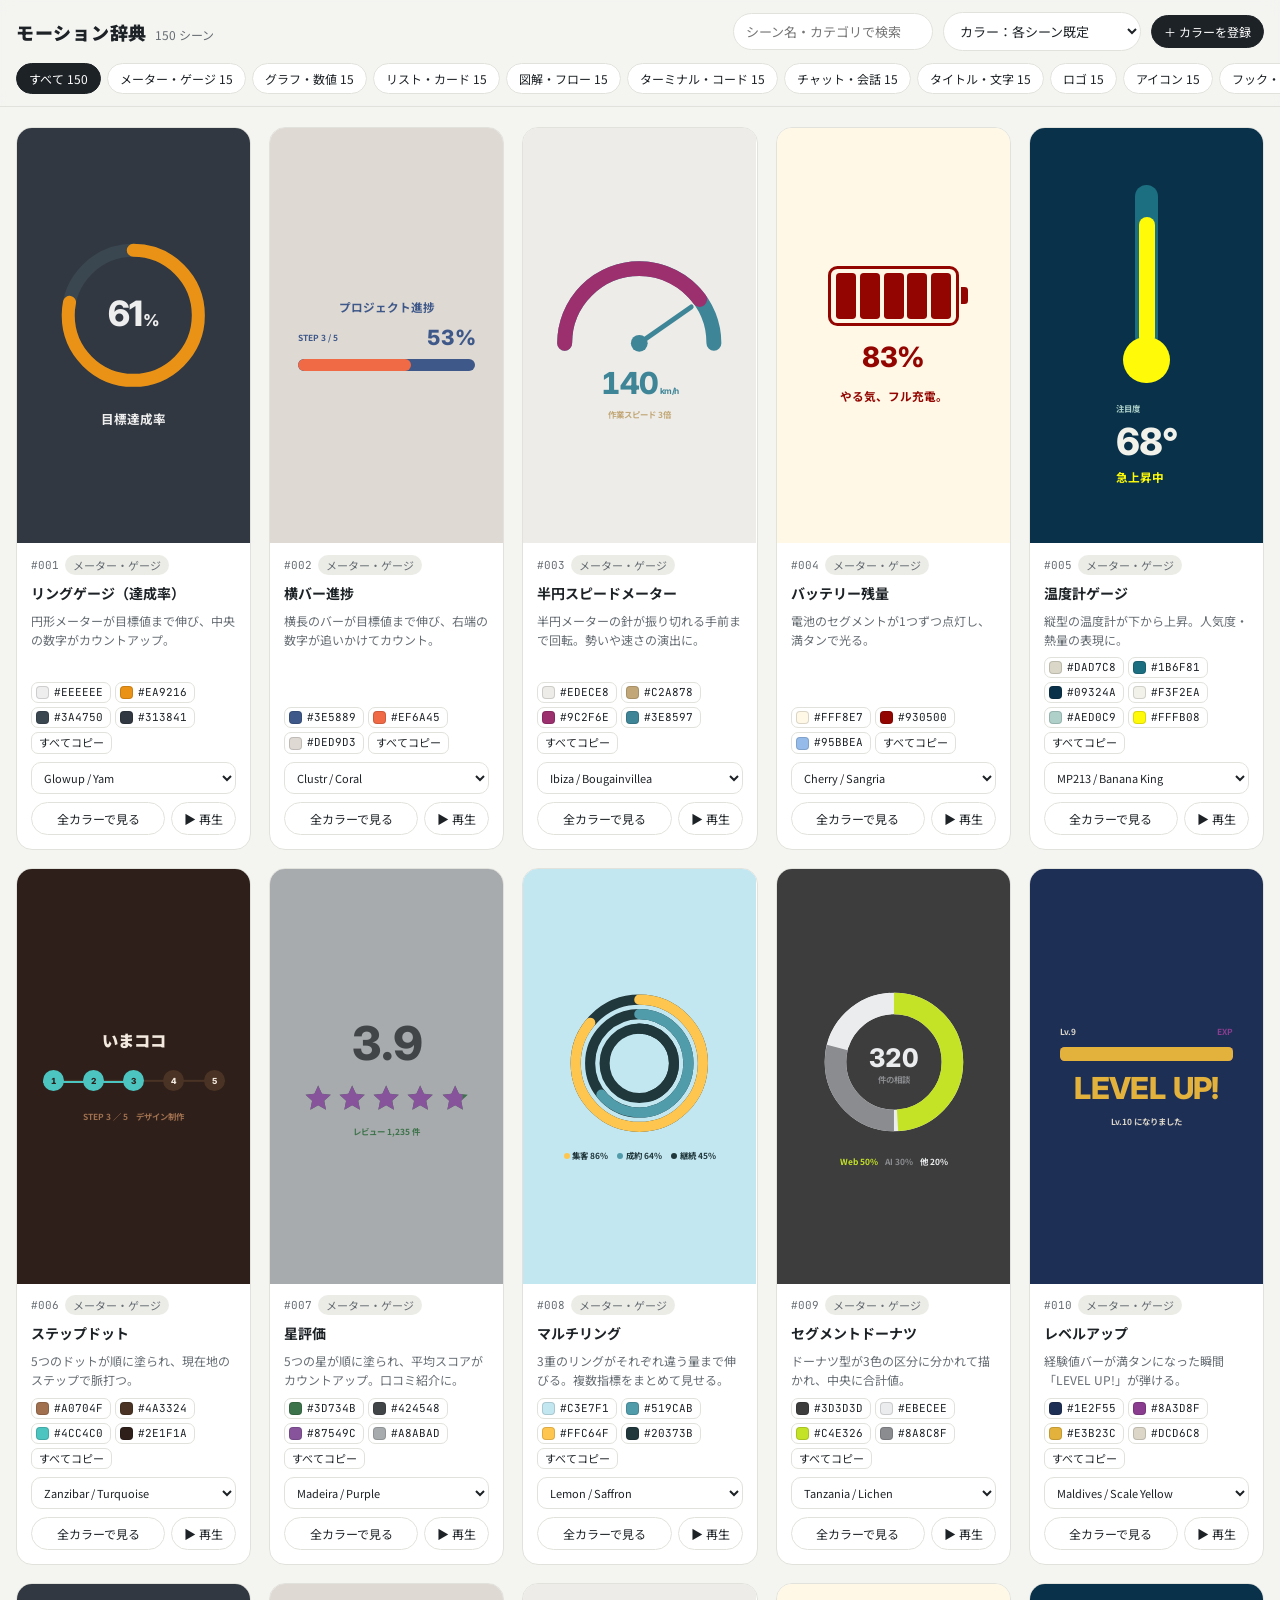
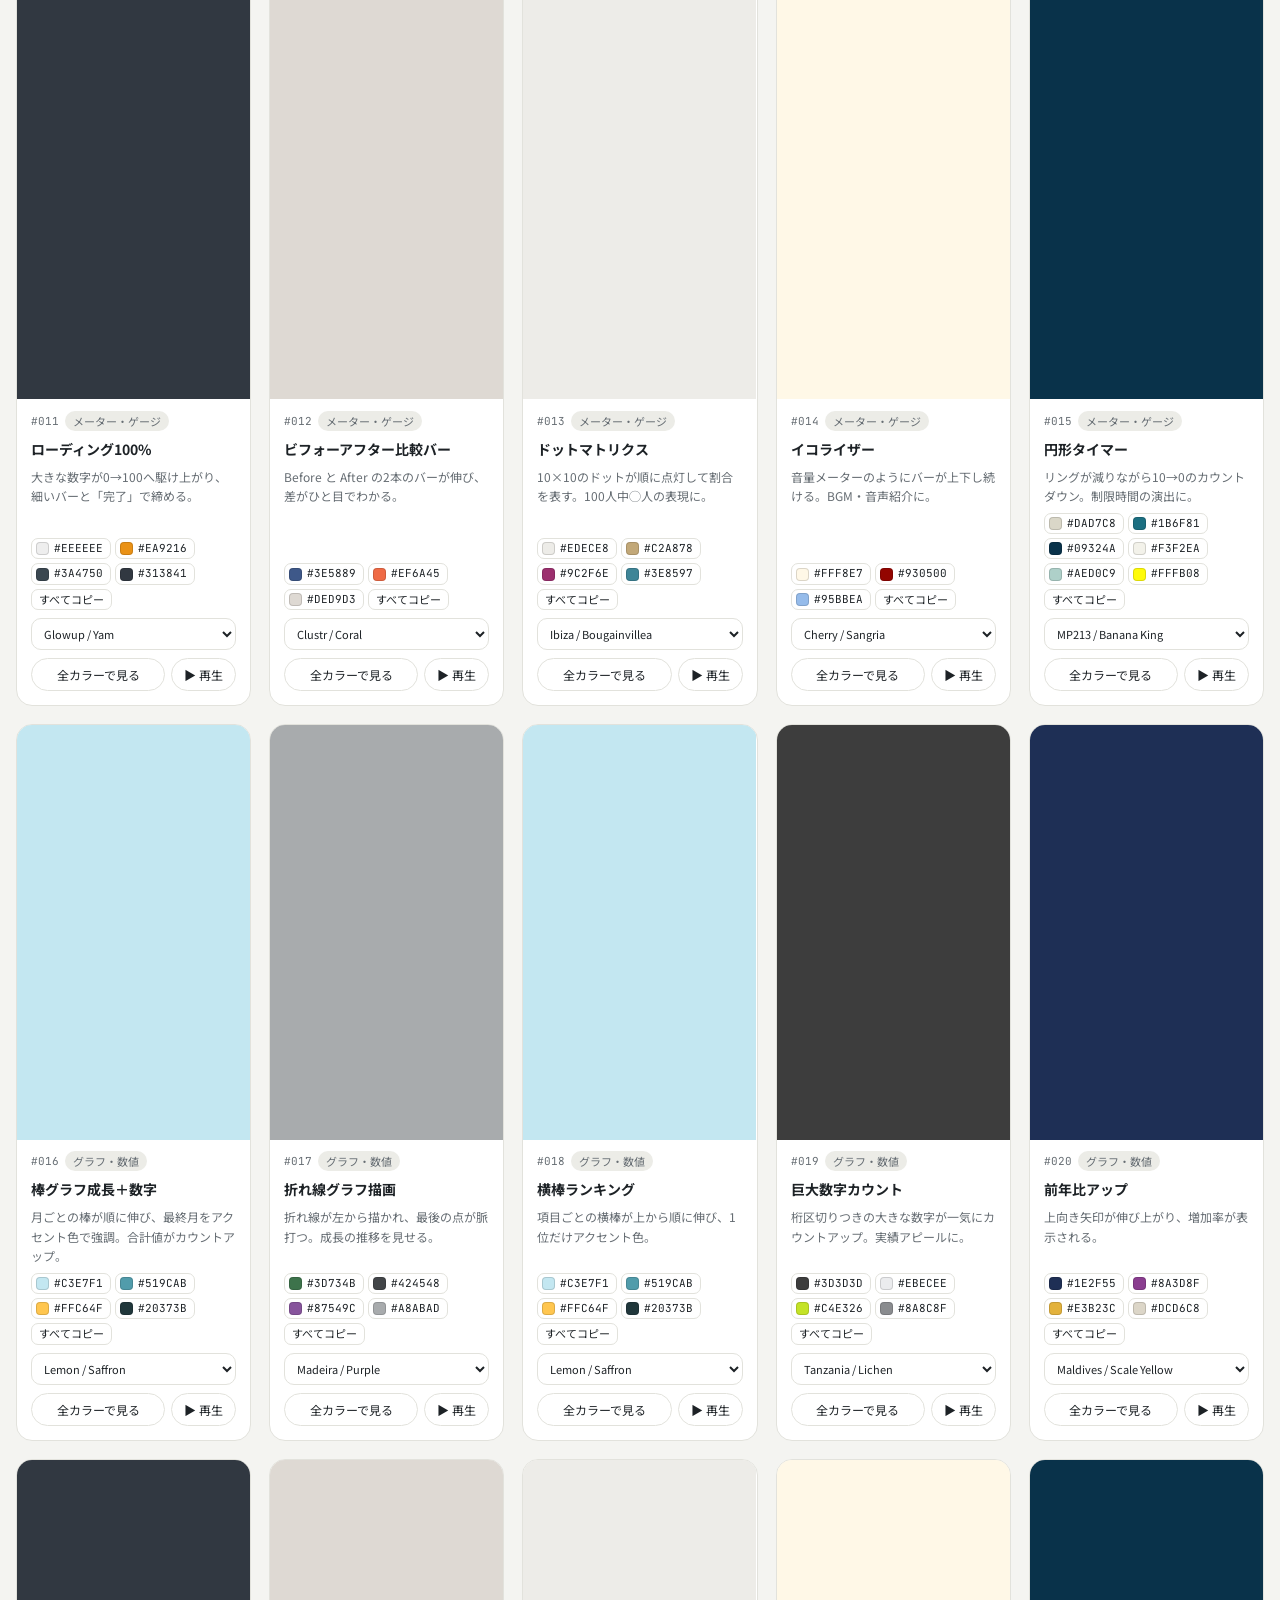
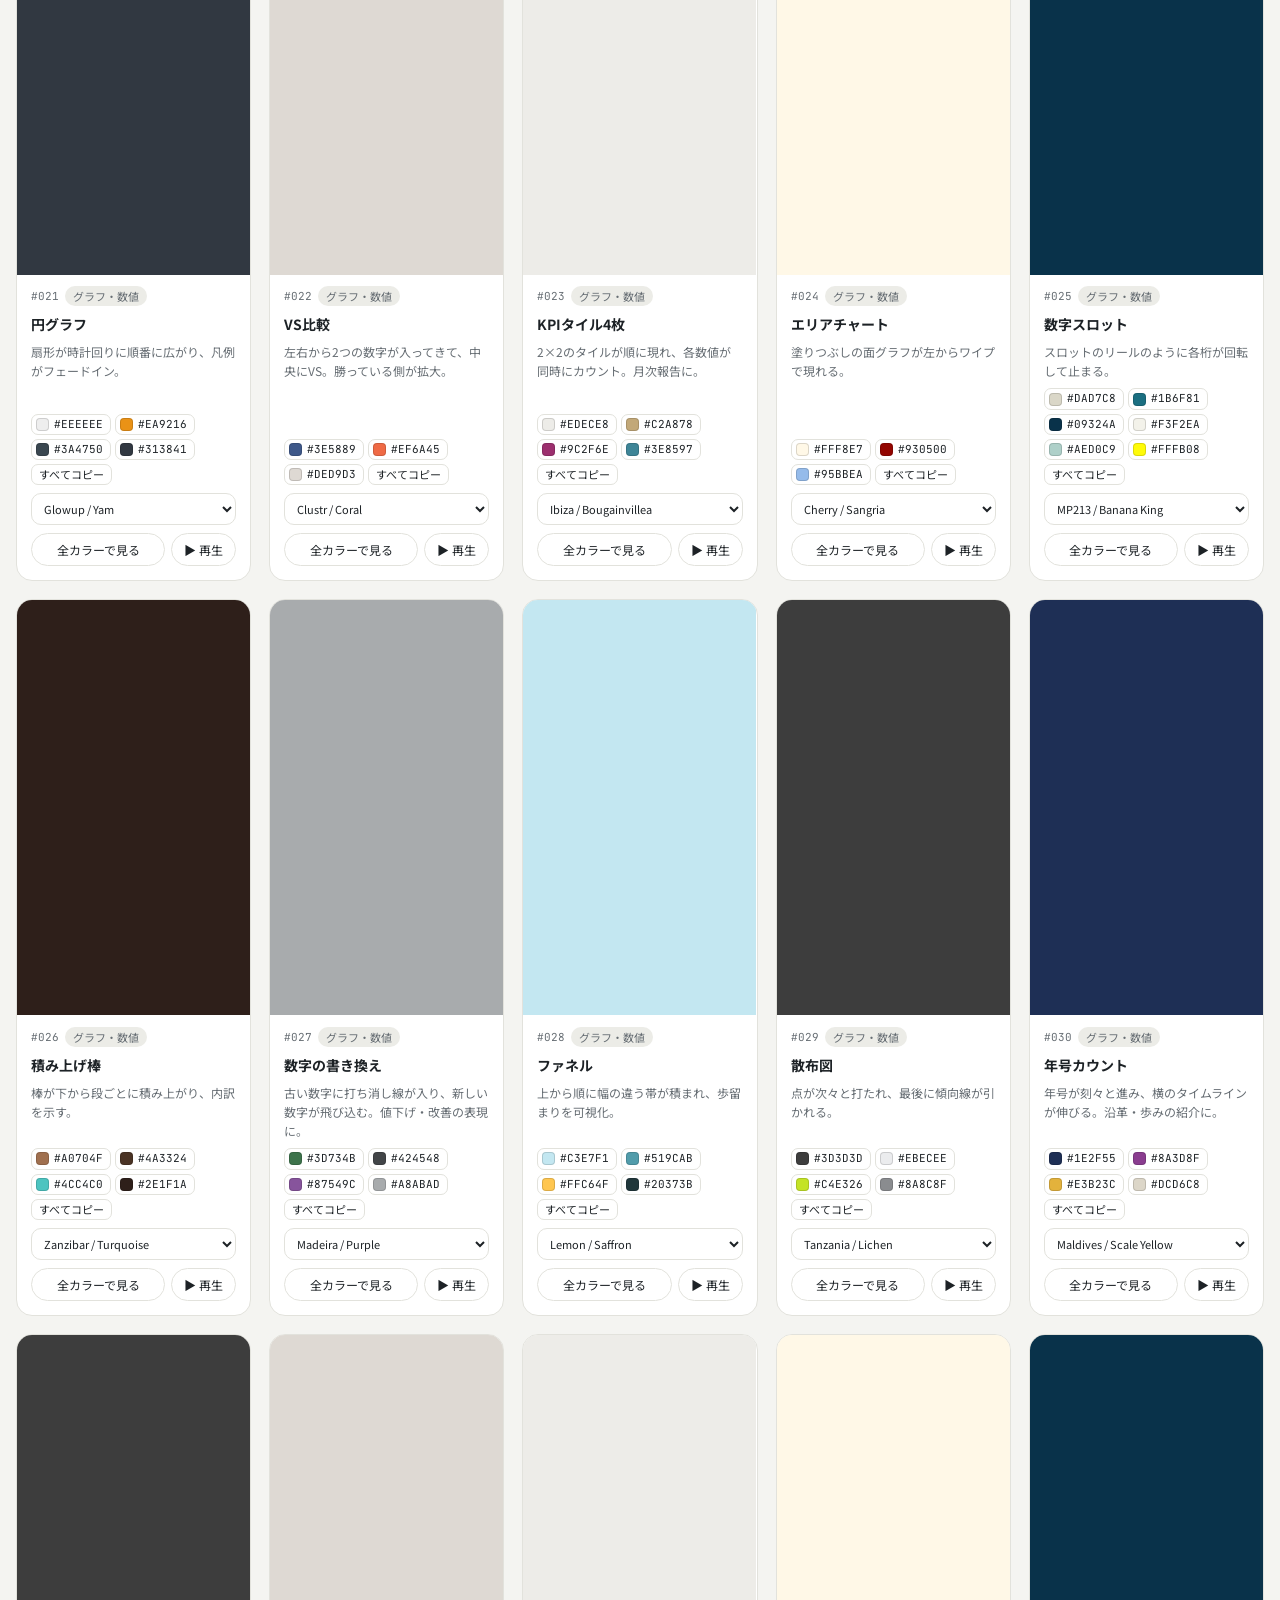
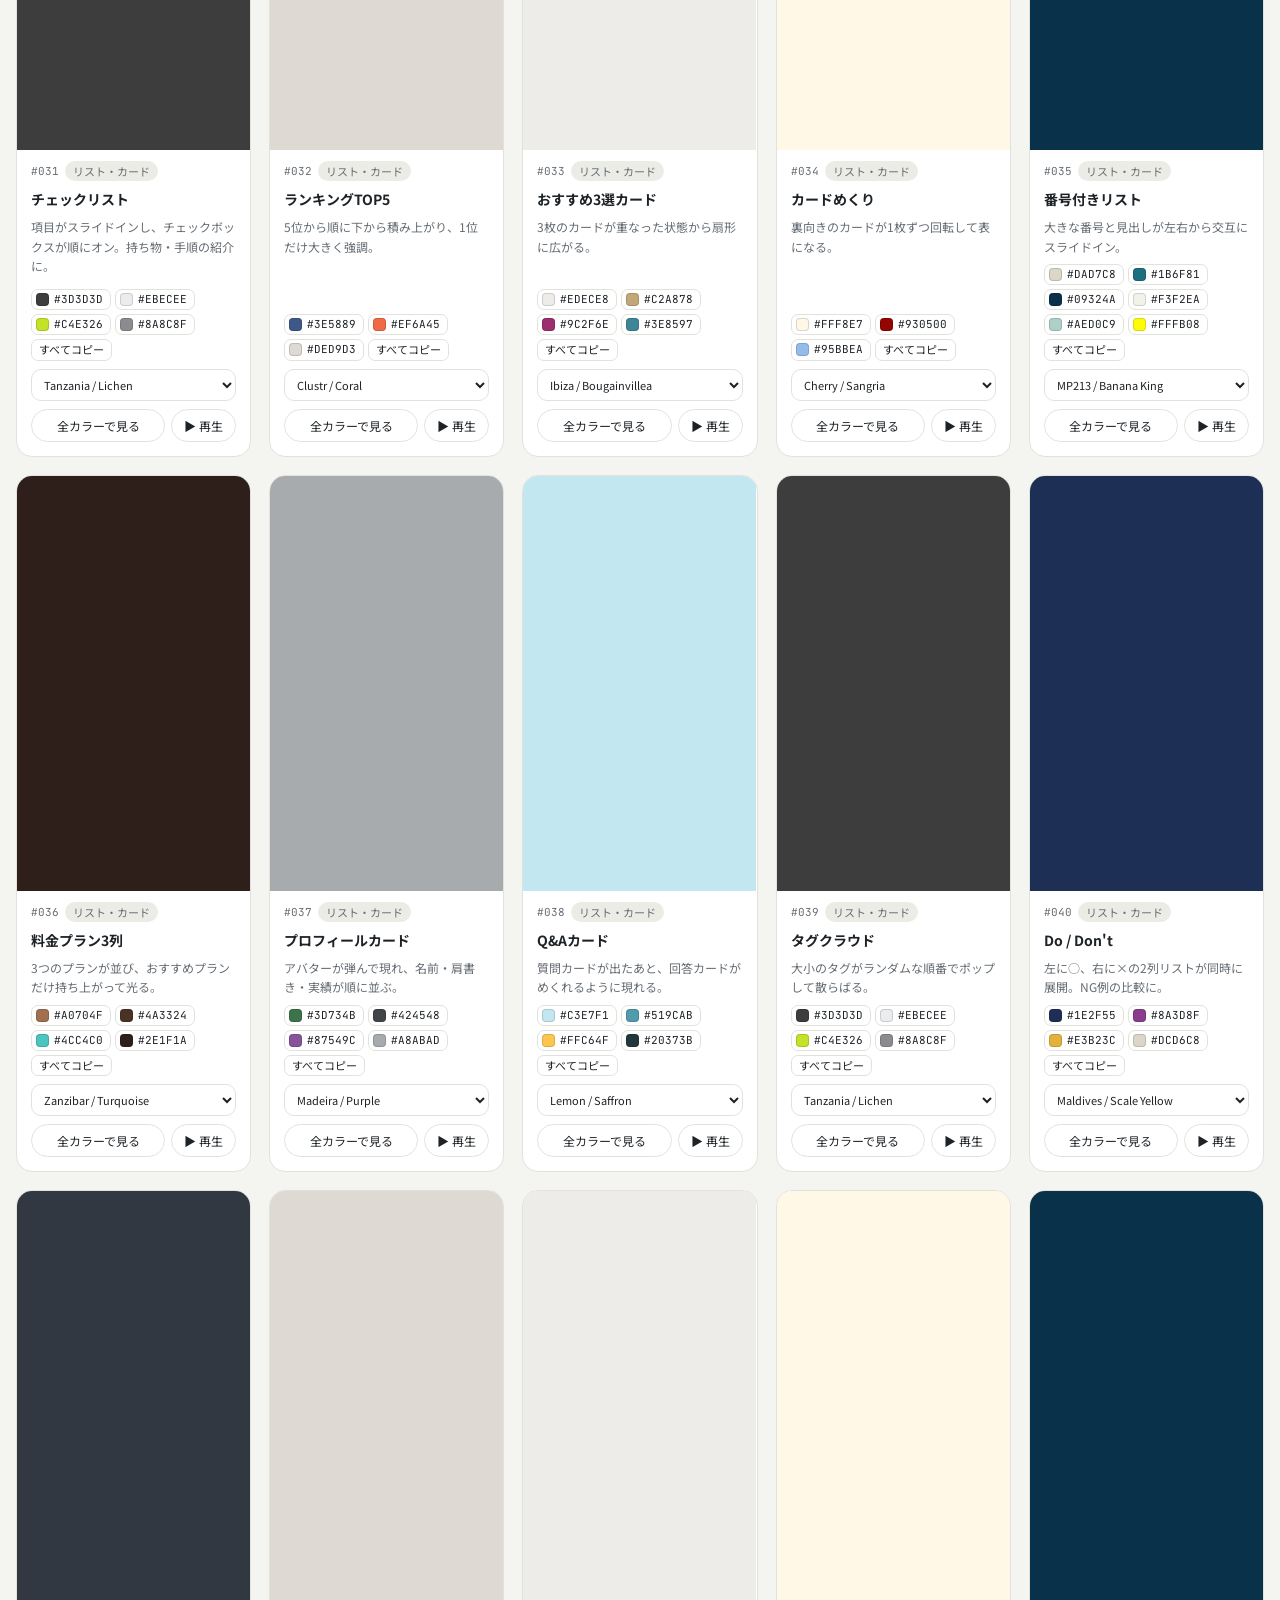
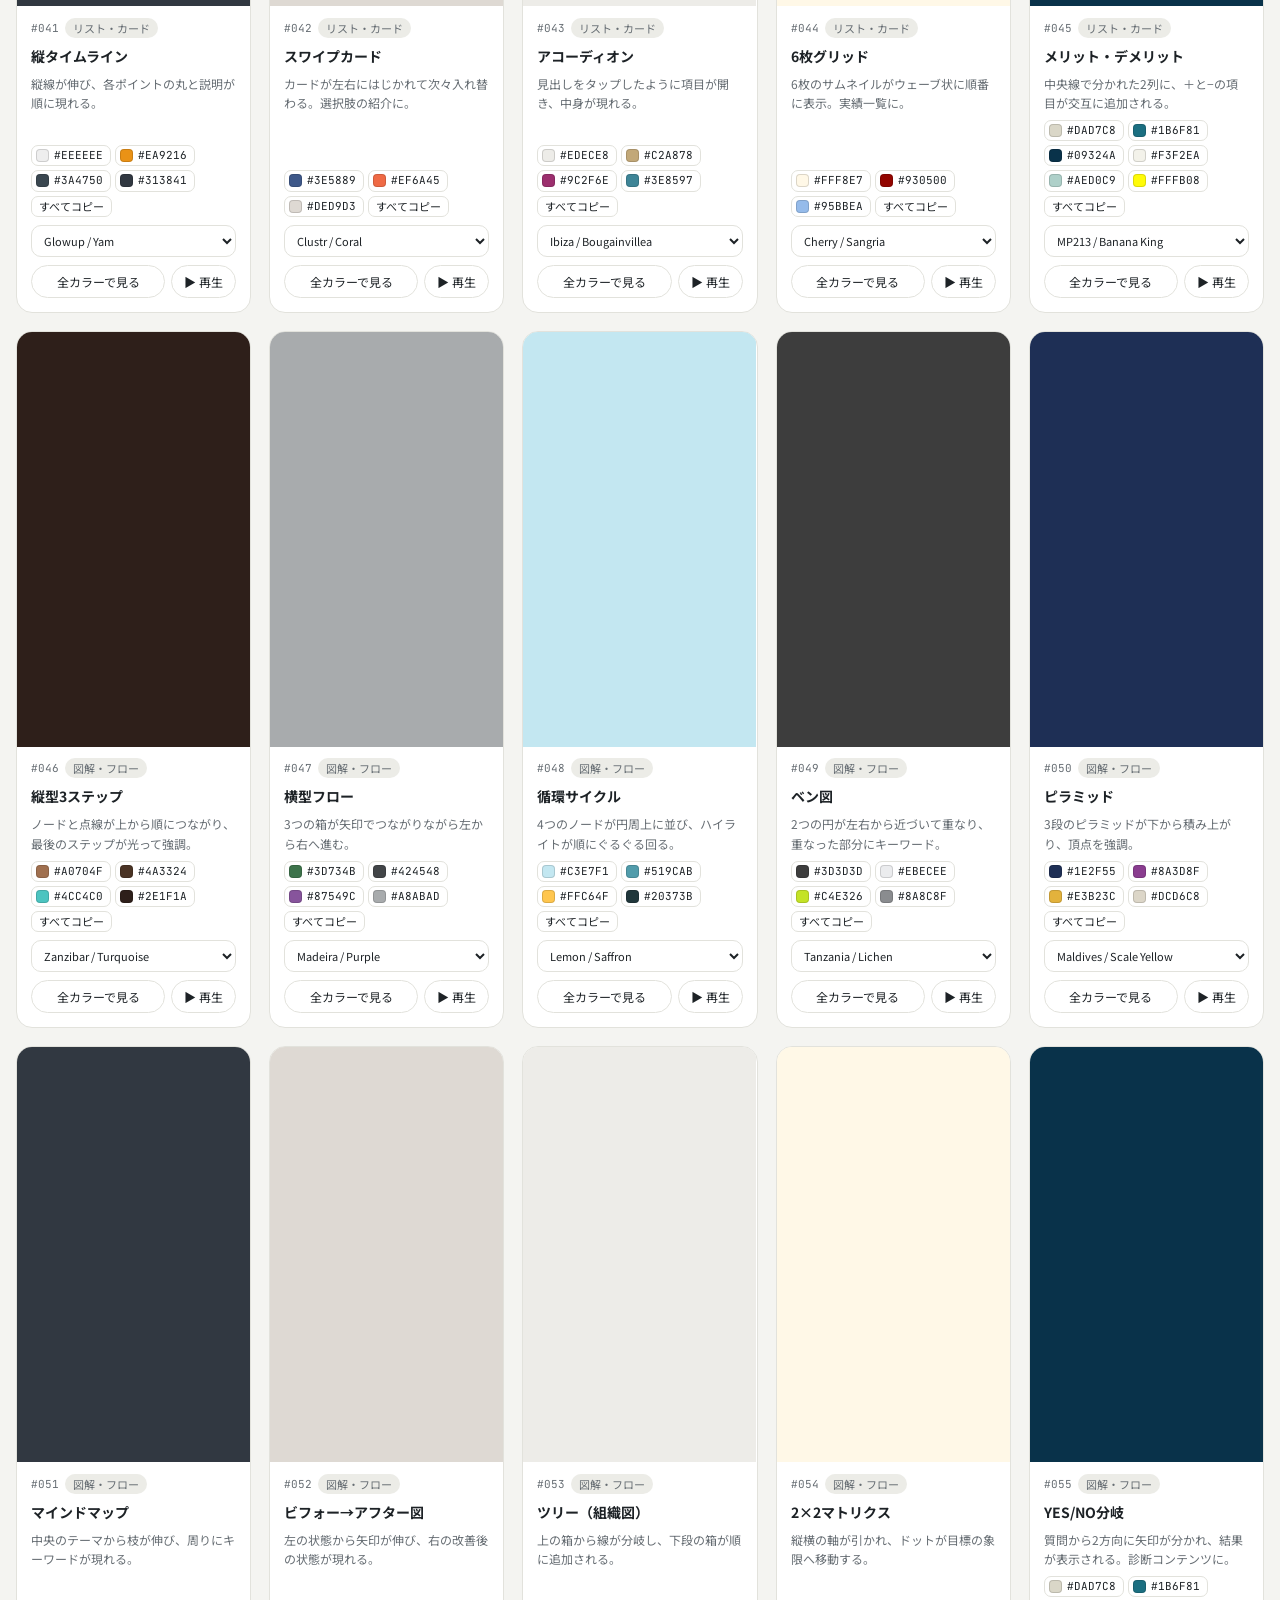
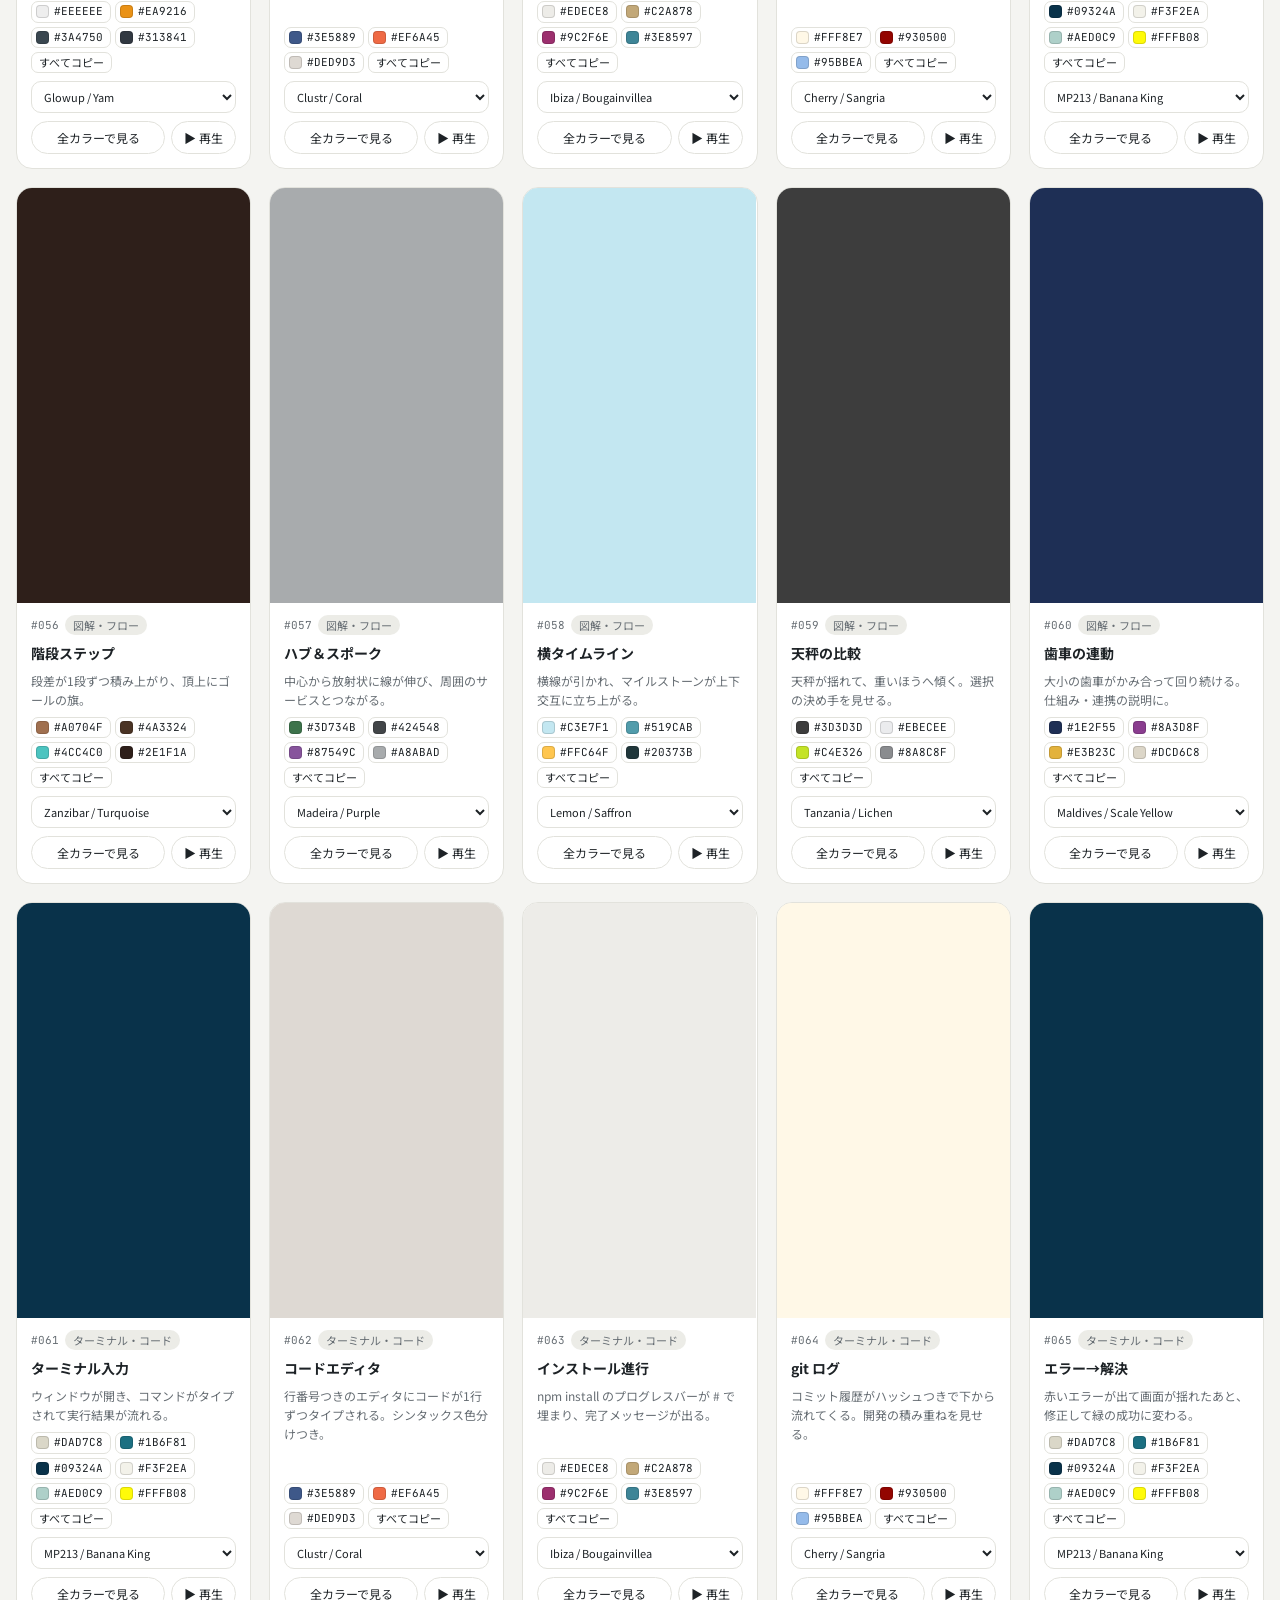
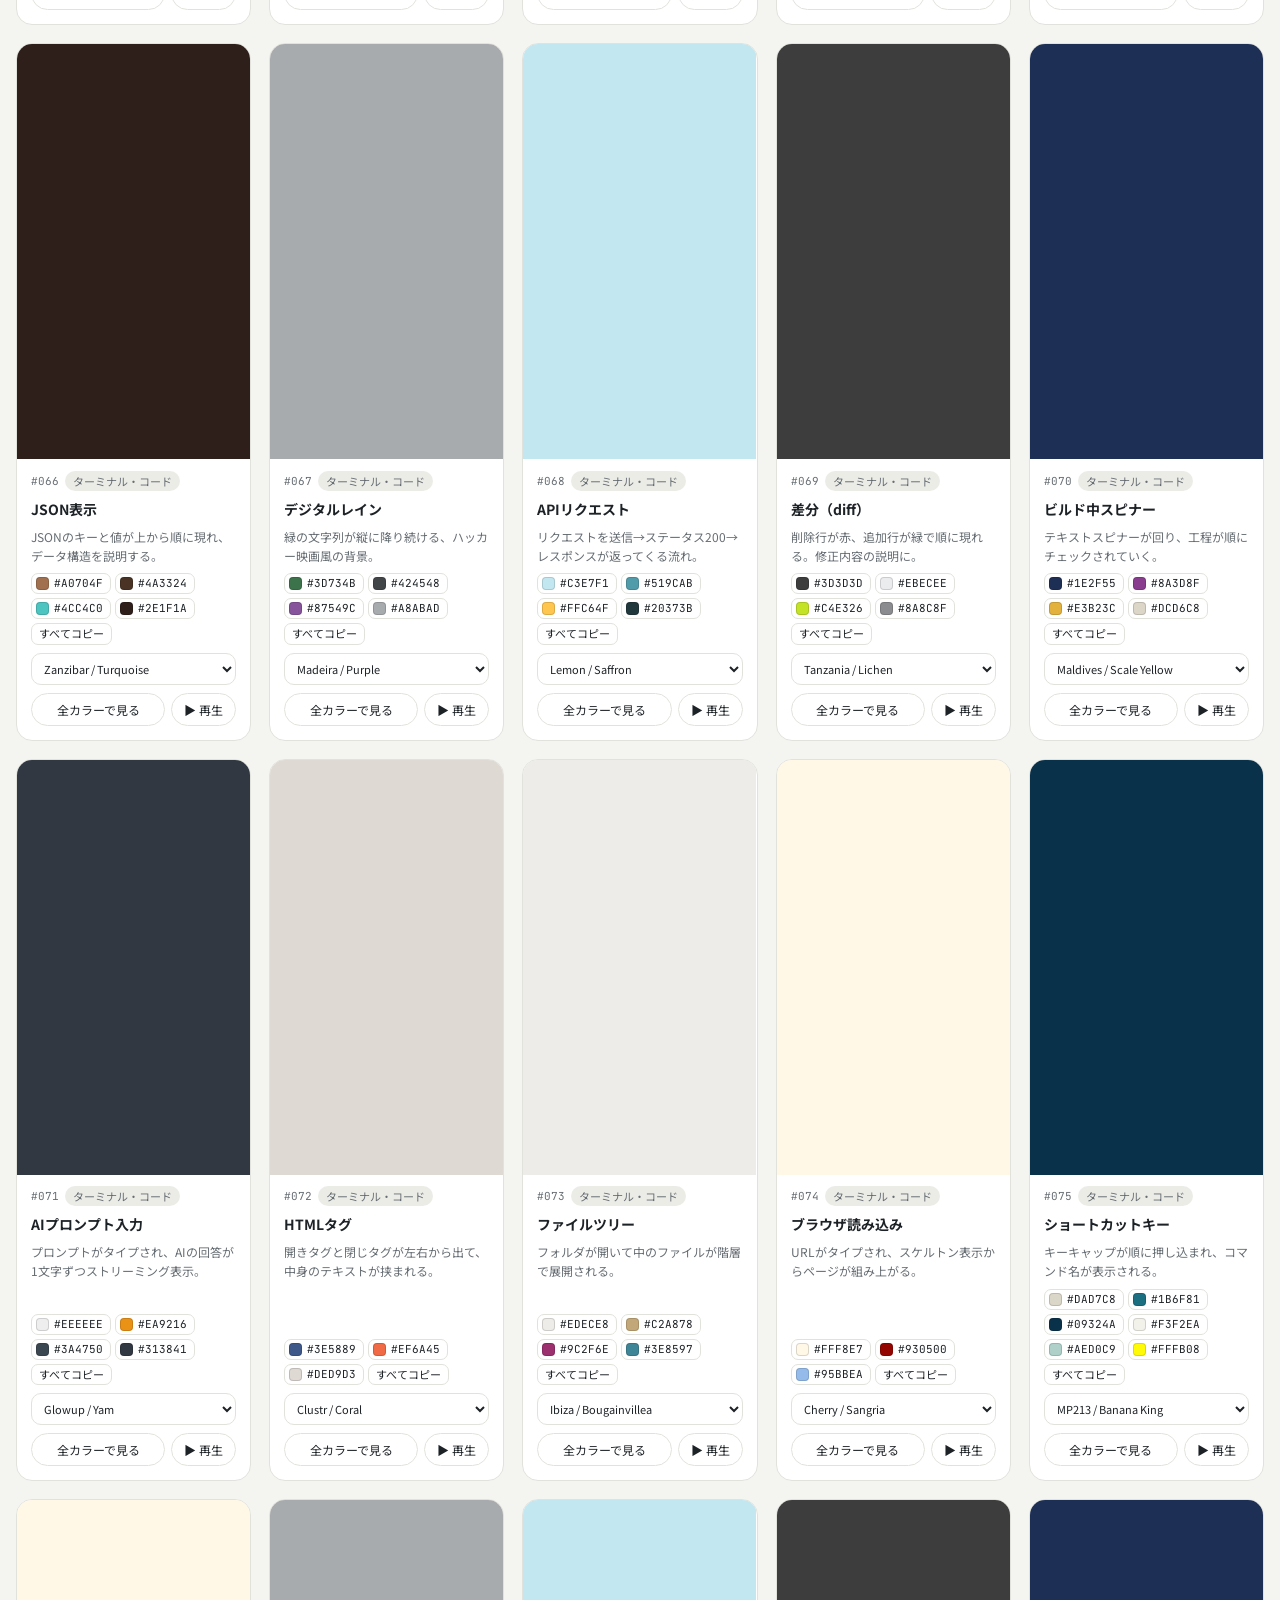
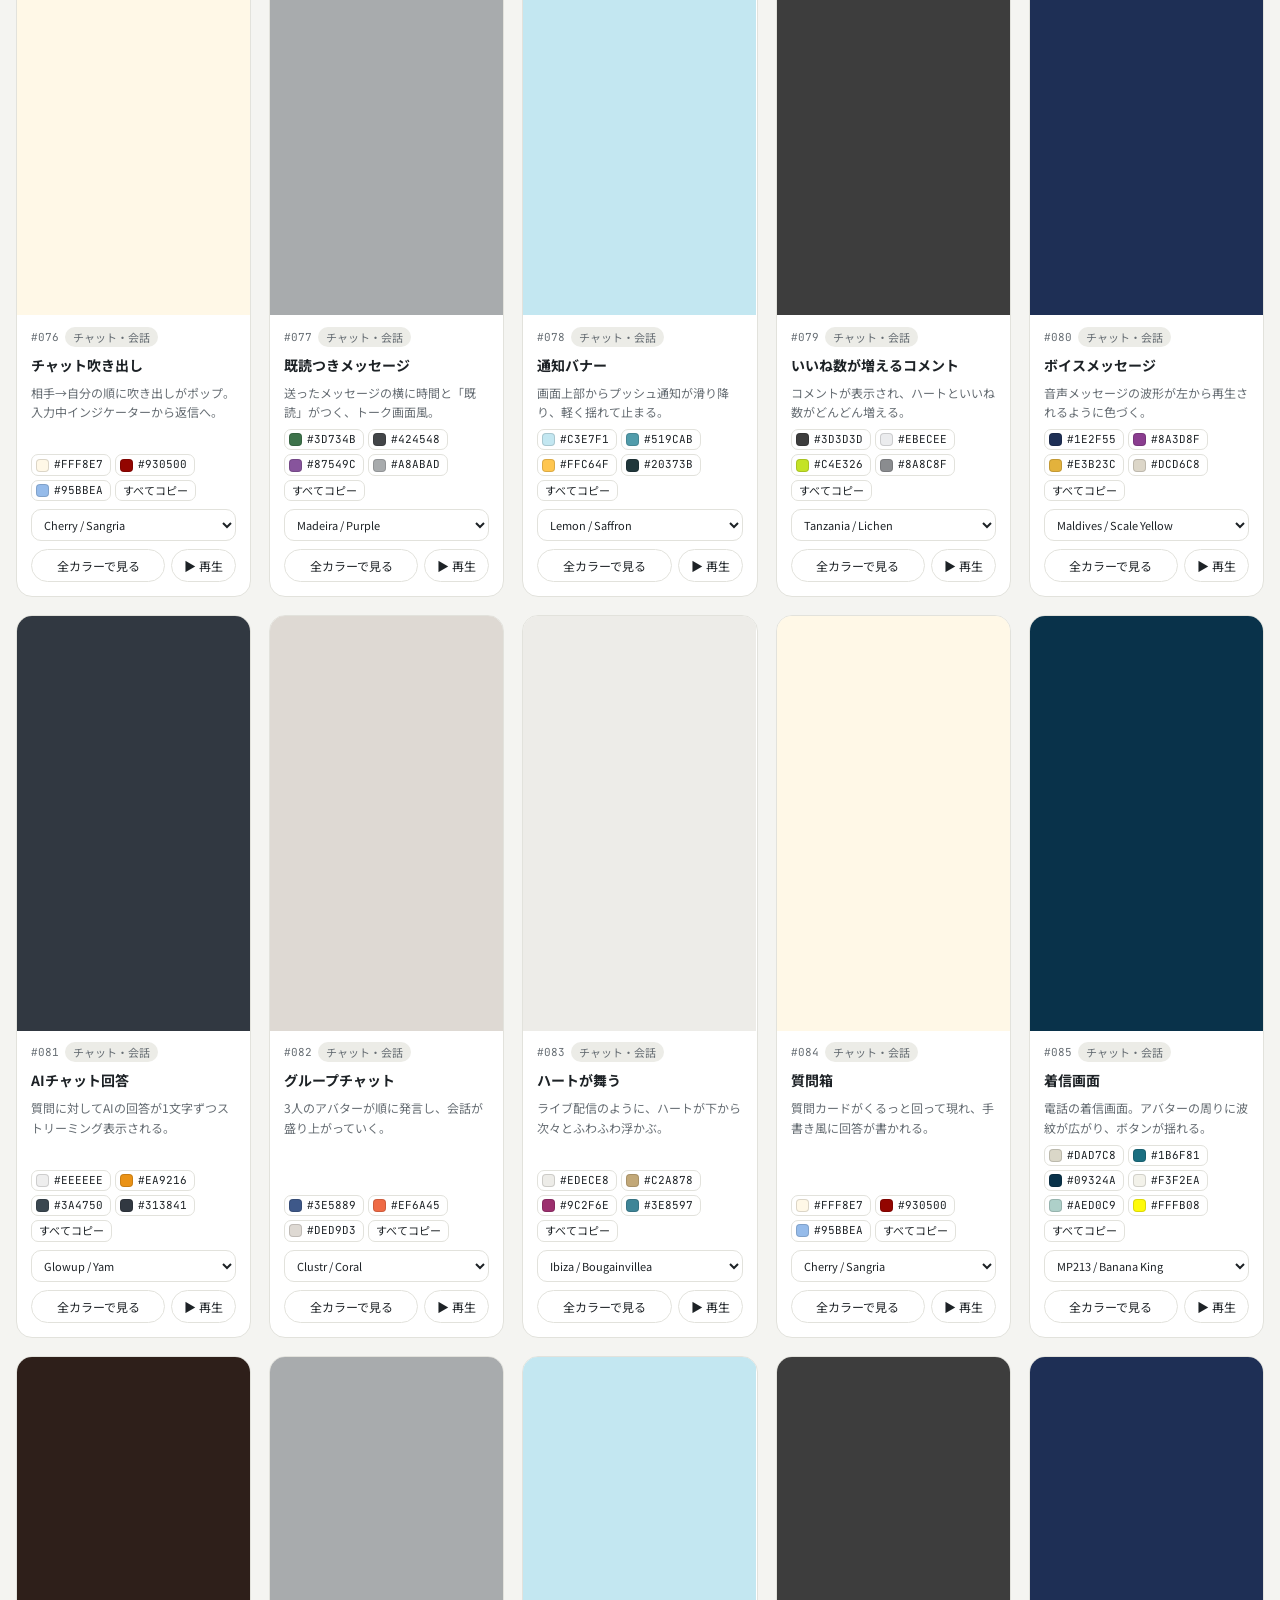
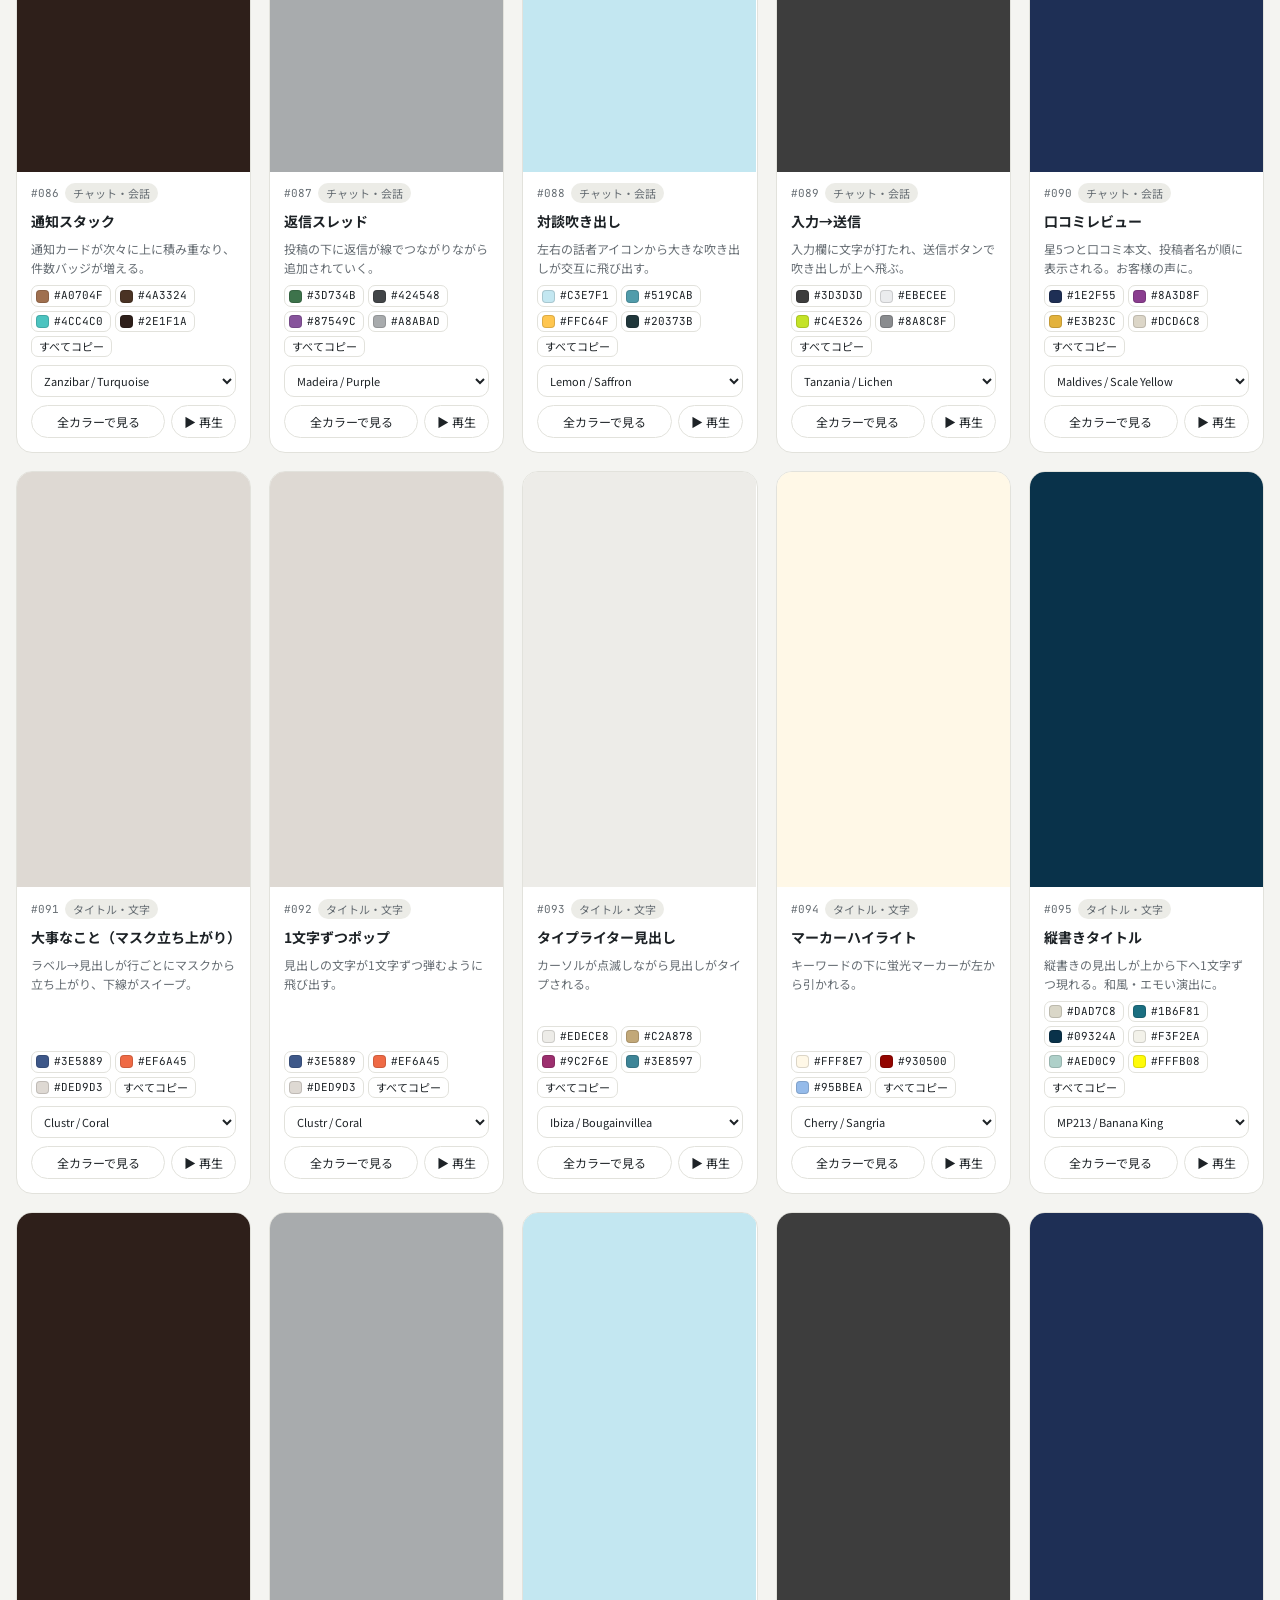
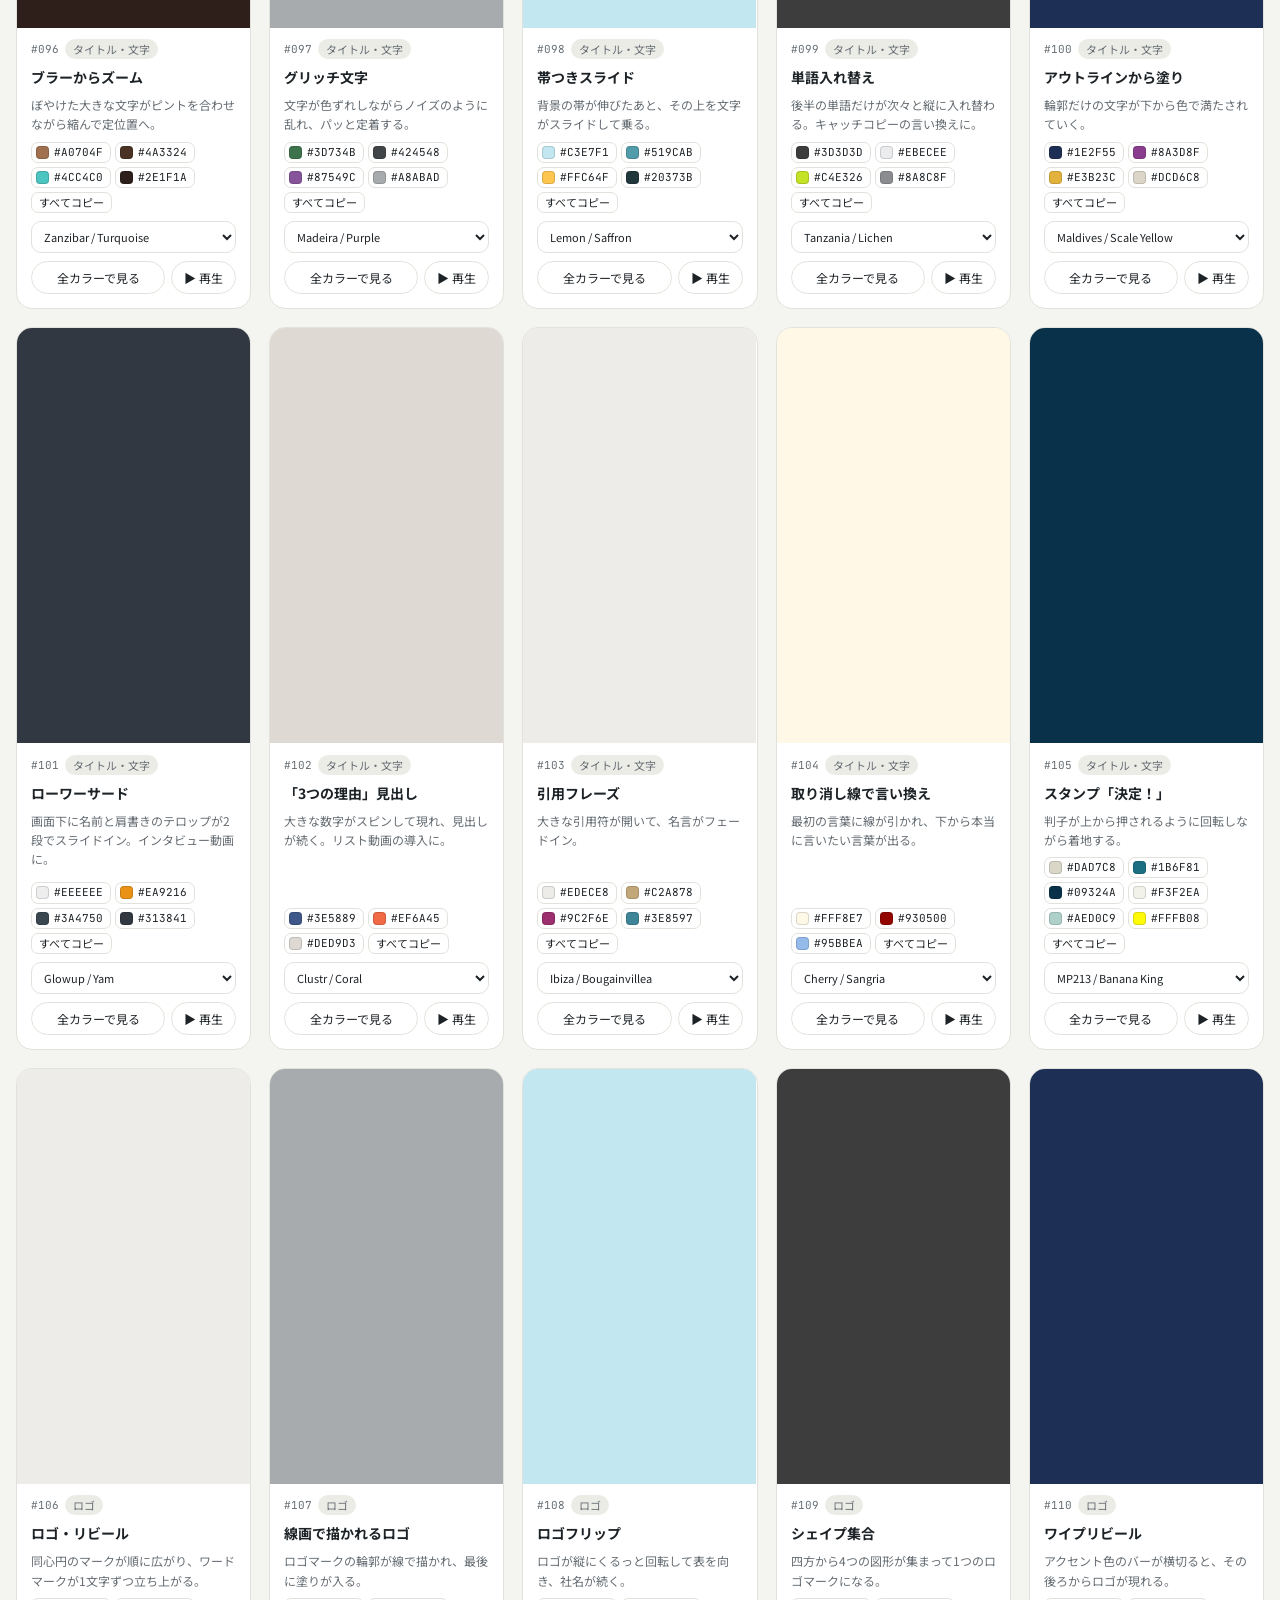
==== dictionary.html @ 9418dfd2 "モーション辞典 150シーンを公開用に分割 - src/ にシーン定義（10カテゴリ）・共通CSS/JS を分け、辞典と書き出しで共有 - render.html：1シーンを 1080x1920 で再" ====
<!doctype html><html lang="ja"><head><meta charset="utf-8"><meta name=viewport content="width=device-width,initial-scale=1"></head><body><title>モーション辞典</title>
<link rel="preconnect" href="https://fonts.googleapis.com">
<link href="https://fonts.googleapis.com/css2?family=Inter:wght@400;600;800&family=JetBrains+Mono:wght@400;600&family=Noto+Sans+JP:wght@400;500;700;900&display=swap" rel="stylesheet">
<style>
/* Layout: sticky toolbar → collapsible palette-registration panel → 9:16 scene grid; compare sheet overlays one scene in every palette */
:root{
  --ui-bg:#F4F4F1; --ui-card:#FFFFFF; --ui-ink:#1D2226; --ui-sub:#666D73; --ui-line:#E2E2DC; --ui-soft:#ECECE7; --ui-acc:#1D2226; --ui-onacc:#FFFFFF; --ui-warn:#B3261E;
  --f-ui:"Noto Sans JP",system-ui,sans-serif; --f-mono:"JetBrains Mono",ui-monospace,monospace;
}
@media (prefers-color-scheme: dark){:root:not([data-theme="light"]){
  --ui-bg:#16191C; --ui-card:#1F2327; --ui-ink:#ECEDEE; --ui-sub:#9AA1A7; --ui-line:#30353A; --ui-soft:#272C31; --ui-acc:#ECEDEE; --ui-onacc:#16191C; --ui-warn:#F2B8B5; color-scheme:dark}}
:root[data-theme="dark"]{
  --ui-bg:#16191C; --ui-card:#1F2327; --ui-ink:#ECEDEE; --ui-sub:#9AA1A7; --ui-line:#30353A; --ui-soft:#272C31; --ui-acc:#ECEDEE; --ui-onacc:#16191C; --ui-warn:#F2B8B5; color-scheme:dark}

*{box-sizing:border-box}
body{background:var(--ui-bg);color:var(--ui-ink);font-family:var(--f-ui);-webkit-font-smoothing:antialiased;margin:0}
h2,h3,p{margin:0}
header{position:sticky;top:env(safe-area-inset-top,0px);z-index:10;background:color-mix(in srgb,var(--ui-bg) 92%,transparent);backdrop-filter:blur(8px);border-bottom:1px solid var(--ui-line)}
.wrap{max-width:1280px;margin:0 auto;padding-inline:16px}
.bar{padding-block:12px;display:flex;gap:10px;align-items:center;flex-wrap:wrap}
.brand{font-weight:900;font-size:18px;letter-spacing:.04em;text-wrap:balance}
.brand small{font-weight:400;color:var(--ui-sub);font-size:12px;margin-left:8px;letter-spacing:0}
.spacer{flex:1}
input,select,textarea,button{font:inherit;color:var(--ui-ink)}
input[type=search],input[type=text],select,textarea{font-size:13px;padding:8px 12px;border:1px solid var(--ui-line);border-radius:10px;background:var(--ui-card);min-width:0}
input[type=search]{width:200px;border-radius:999px}
#allPal{border-radius:999px}
.btn{font-size:12px;padding:7px 12px;border-radius:999px;border:1px solid var(--ui-line);background:var(--ui-card);cursor:pointer;white-space:nowrap}
.btn:hover{background:var(--ui-soft)}
.btn.pri{background:var(--ui-acc);color:var(--ui-onacc);border-color:var(--ui-acc)}
.btn.pri:hover{opacity:.88}
.btn.danger{color:var(--ui-warn)}
:focus-visible{outline:2px solid var(--ui-ink);outline-offset:2px}
.cats{padding-block:0 12px;display:flex;gap:6px;overflow-x:auto}
.cat{white-space:nowrap;font-size:12px;padding:6px 12px;border-radius:999px;border:1px solid var(--ui-line);background:var(--ui-card);cursor:pointer}
.cat.on{background:var(--ui-acc);color:var(--ui-onacc);border-color:var(--ui-acc)}
main{padding-block:20px 60px}

/* registration panel */
.reg{background:var(--ui-card);border:1px solid var(--ui-line);border-radius:16px;padding:18px;margin-bottom:22px;display:grid;grid-template-columns:minmax(0,1.1fr) minmax(0,1fr);gap:22px}
.reg h2{font-size:15px;font-weight:900;margin-bottom:4px}
.hint{font-size:12px;color:var(--ui-sub);line-height:1.7}
.fcol{display:flex;flex-direction:column;gap:12px;min-width:0}
.fld{display:flex;flex-direction:column;gap:5px}
.fld>span{font-size:12px;font-weight:700}
textarea{resize:vertical;min-height:62px;font-family:var(--f-mono);font-size:12px}
.roles{display:grid;grid-template-columns:repeat(auto-fill,minmax(180px,1fr));gap:8px}
.role{display:flex;align-items:center;gap:8px;padding:6px 8px;border:1px solid var(--ui-line);border-radius:10px}
.role input[type=color]{width:30px;height:30px;padding:0;border:0;background:none;cursor:pointer;flex:none}
.role div{display:flex;flex-direction:column;min-width:0;flex:1}
.role b{font-size:11px}
.role input[type=text]{padding:3px 6px;font-family:var(--f-mono);font-size:11px;border-radius:6px;width:100%}
.prev{display:grid;grid-template-columns:repeat(3,minmax(0,1fr));gap:8px}
.prev .stage{border-radius:10px}
.actions{display:flex;gap:8px;flex-wrap:wrap;align-items:center}
.status{font-size:12px;color:var(--ui-sub)}
.mine{display:flex;flex-direction:column;gap:6px}
.mine li{list-style:none;display:flex;flex-wrap:wrap;align-items:center;gap:8px;padding:6px 8px;border:1px solid var(--ui-line);border-radius:10px;font-size:12px}
.mine ul{margin:0;padding:0;display:flex;flex-direction:column;gap:6px}
.mine li span.n{flex:1;min-width:0;overflow:hidden;text-overflow:ellipsis;white-space:nowrap;font-weight:700}
@media (max-width:760px){.reg{grid-template-columns:1fr}}

/* cards */
.grid{display:grid;grid-template-columns:repeat(auto-fill,minmax(220px,1fr));gap:18px}
.card{background:var(--ui-card);border:1px solid var(--ui-line);border-radius:16px;overflow:hidden;display:flex;flex-direction:column}
.meta{padding:12px 14px 14px;display:flex;flex-direction:column;gap:8px;flex:1}
.row{display:flex;align-items:center;gap:6px}
.id{font-family:var(--f-mono);font-size:11px;color:var(--ui-sub);font-variant-numeric:tabular-nums}
.tag{font-size:11px;padding:2px 8px;border-radius:999px;background:var(--ui-soft);color:var(--ui-sub)}
.name{font-weight:700;font-size:14px;text-wrap:balance}
.desc{font-size:12px;color:var(--ui-sub);line-height:1.6;flex:1}
.chips{display:flex;gap:3px;flex-wrap:wrap}
.chips i{width:14px;height:14px;border-radius:4px;box-shadow:inset 0 0 0 1px rgba(0,0,0,.12)}
.card select{padding:6px 8px;font-size:11px;flex:1}
@media (max-width:520px){.grid{grid-template-columns:repeat(2,minmax(0,1fr));gap:10px}.meta{padding:10px}.desc{display:none}.hex{font-size:10px}.meta .row{flex-wrap:wrap}.meta .row .btn{flex:1}}

/* copyable codes */
.codes{display:flex;flex-wrap:wrap;gap:4px}
.hex{display:inline-flex;align-items:center;gap:5px;font-family:var(--f-mono);font-size:11px;font-variant-numeric:tabular-nums;padding:3px 7px 3px 4px;border-radius:7px;border:1px solid var(--ui-line);background:var(--ui-card);cursor:copy;line-height:1.2}
.hex i{width:13px;height:13px;border-radius:4px;box-shadow:inset 0 0 0 1px rgba(0,0,0,.14);flex:none}
.hex:hover{background:var(--ui-soft)}
.hex.all{font-family:var(--f-ui);padding-left:7px}
.hex.done{border-color:var(--ui-ink)}
.toast{position:fixed;left:50%;bottom:calc(env(safe-area-inset-bottom,0px) + 20px);transform:translate(-50%,20px);opacity:0;z-index:80;background:var(--ui-acc);color:var(--ui-onacc);font-size:12px;padding:8px 14px;border-radius:999px;transition:.2s;pointer-events:none;font-family:var(--f-mono)}
.toast.show{opacity:1;transform:translate(-50%,0)}

/* compare sheet */
.sheet{position:fixed;inset:0;z-index:50;background:var(--ui-bg);overflow:auto;padding-block:calc(env(safe-area-inset-top,0px) + 16px) 40px}
.sheet .top{display:flex;gap:10px;align-items:center;flex-wrap:wrap;margin-bottom:16px}
.sheet h3{font-size:16px;font-weight:900}
.cgrid{display:grid;grid-template-columns:repeat(auto-fill,minmax(150px,1fr));gap:14px}
.ctile{display:flex;flex-direction:column;gap:6px;min-width:0}
.pick{display:flex;flex-direction:column;gap:6px;border:0;padding:0;background:none;cursor:pointer;text-align:left}
.pick .stage{border-radius:12px;outline:2px solid transparent;outline-offset:2px}
.ctile.on .pick .stage{outline-color:var(--ui-ink)}
.pick span{font-size:11px;font-weight:700}
.pick:hover .stage{outline-color:var(--ui-sub)}
@media (prefers-reduced-motion: reduce){.stage *{animation-duration:.01s!important;animation-delay:0s!important}}
[hidden]{display:none!important}
</style>
<link rel="stylesheet" href="src/core.css">
<header>
  <div class="wrap bar">
    <div class="brand">モーション辞典<small id="count"></small></div>
    <div class="spacer"></div>
    <input type="search" id="q" placeholder="シーン名・カテゴリで検索" aria-label="検索">
    <select id="allPal" aria-label="全シーンのカラーを一括変更"></select>
    <button class="btn pri" id="openReg" type="button">＋ カラーを登録</button>
  </div>
  <div class="wrap cats" id="cats"></div>
</header>

<main class="wrap">
  <section class="reg" id="reg" hidden>
    <div class="fcol">
      <div>
        <h2>カラーの組み合わせを登録</h2>
        <p class="hint">HEXコードを貼り付けて「自動で割り当て」を押すと、背景・文字・アクセントなどの役割に振り分けます。右のプレビューを見ながら、各色を個別に調整できます。</p>
      </div>
      <label class="fld"><span>名前</span><input type="text" id="pName" placeholder="例：Tanzania / Lichen" maxlength="40"></label>
      <label class="fld"><span>HEXコード（2〜7色、改行・スペース・カンマ区切り）</span>
        <textarea id="pHex" placeholder="#3D3D3D #EBECEE #C4E326 #8A8C8F"></textarea></label>
      <div class="actions">
        <button class="btn" id="auto" type="button">自動で割り当て</button>
        <button class="btn" id="flip" type="button">明暗を反転</button>
        <span class="status" id="autoMsg"></span>
      </div>
      <div class="roles" id="roles"></div>
      <div class="actions">
        <button class="btn pri" id="save" type="button">登録する</button>
        <button class="btn" id="closeReg" type="button">閉じる</button>
        <span class="status" id="saveMsg"></span>
      </div>
    </div>
    <div class="fcol">
      <div class="fld"><span>プレビュー</span><div class="prev" id="prev"></div></div>
      <div class="mine fld"><span>登録済みのカラー</span><ul id="mine"></ul><p class="hint" id="storeNote"></p></div>
    </div>
  </section>

  <div class="grid" id="grid"></div>
</main>

<div class="sheet" id="sheet" hidden>
  <div class="wrap">
    <div class="top">
      <h3 id="sheetTitle"></h3>
      <span class="status">タイルを押すと、そのカラーをこのシーンに適用します</span>
      <div class="spacer"></div>
      <button class="btn" id="sheetReplay" type="button">▶ すべて再生</button>
      <button class="btn pri" id="sheetClose" type="button">閉じる</button>
    </div>
    <div class="cgrid" id="cgrid"></div>
  </div>
</div>

<script src="src/core.js"></script>
<script src="src/scenes/01-meter.js"></script>
<script src="src/scenes/02-graph.js"></script>
<script src="src/scenes/03-list.js"></script>
<script src="src/scenes/04-flow.js"></script>
<script src="src/scenes/05-terminal.js"></script>
<script src="src/scenes/06-chat.js"></script>
<script src="src/scenes/07-title.js"></script>
<script src="src/scenes/08-logo.js"></script>
<script src="src/scenes/09-icon.js"></script>
<script src="src/scenes/10-hook.js"></script>
<script src="src/index.js"></script>
<script>
/* ===== Palette registry ===== */
const BUILTIN = Object.keys(PALETTES);
Object.values(PALETTES).forEach(p=>p.builtin=true);
let USER = {};            // id -> palette
const allPalettes = ()=>({...PALETTES, ...USER});
const palOf = k => allPalettes()[k] || PALETTES.glowup;

/* per-viewer convenience: remembered palette per scene */
const LS = {
  get(k,d){ try{ const v=localStorage.getItem(k); return v?JSON.parse(v):d; }catch(e){ return d; } },
  set(k,v){ try{ localStorage.setItem(k,JSON.stringify(v)); }catch(e){} }
};
const choice = LS.get("md.choice2",{});

/* color utils */
const hexOk = h => /^#[0-9a-f]{6}$/i.test(h);
function norm(h){ h=h.trim().replace(/^#?/,"#"); if(/^#[0-9a-f]{3}$/i.test(h)) h="#"+[...h.slice(1)].map(c=>c+c).join(""); return hexOk(h)?h.toUpperCase():null; }
function rgb(h){ const n=parseInt(h.slice(1),16); return [n>>16&255,n>>8&255,n&255]; }
function lum(h){ return rgb(h).map(v=>{v/=255;return v<=.03928?v/12.92:Math.pow((v+.055)/1.055,2.4)}).reduce((a,v,i)=>a+v*[.2126,.7152,.0722][i],0); }
function contrast(a,b){ const x=lum(a),y=lum(b); return (Math.max(x,y)+.05)/(Math.min(x,y)+.05); }
function chroma(h){ const c=rgb(h); return Math.max(...c)-Math.min(...c); }
const better = (base, a, b) => contrast(base,a) >= contrast(base,b) ? a : b;

function autoAssign(list, dark=true){
  const s=[...list].sort((a,b)=>lum(a)-lum(b));
  const bg = dark ? s[0] : s[s.length-1];
  const ink = dark ? s[s.length-1] : s[0];
  let rest = list.filter(c=>c!==bg && c!==ink);
  const acc = rest.length ? [...rest].sort((a,b)=>chroma(b)-chroma(a))[0] : ink;
  rest = rest.filter(c=>c!==acc);
  const surf = rest.length ? [...rest].sort((a,b)=>Math.abs(lum(a)-lum(bg))-Math.abs(lum(b)-lum(bg)))[0] : (list.length>2?acc:ink);
  rest = rest.filter(c=>c!==surf);
  const sub = rest[0] || surf;
  return {bg, ink, surf, onSurf:better(surf,ink,bg), acc, onAcc:better(acc,bg,ink), sub};
}

/* ===== Scene playback (timer per stage) ===== */
function play(stage, s){
  clearTimeout(stage._t);
  mount(stage, s);
  stage._t = setTimeout(()=>{ if(stage.isConnected) play(stage,s); }, s.loop);
}
function chipsHTML(p){ return (p.chips||ROLES.map(([k])=>p[k])).map(c=>`<i style="background:${c}"></i>`).join(""); }
function optionsHTML(sel, withDefault){
  const all = allPalettes();
  const b = BUILTIN.map(k=>`<option value="${k}" ${k===sel?"selected":""}>${all[k].name}</option>`).join("");
  const u = Object.keys(USER).map(k=>`<option value="${k}" ${k===sel?"selected":""}>${esc(USER[k].name)}</option>`).join("");
  return (withDefault?`<option value="">カラー：各シーン既定</option>`:"")+`<optgroup label="サンプル">${b}</optgroup>`+(u?`<optgroup label="登録したカラー">${u}</optgroup>`:"");
}
function codesOf(p){ return p.chips||ROLES.map(([k])=>p[k]).filter((v,i,a)=>a.indexOf(v)===i); }
function codesHTML(p){
  const c=codesOf(p);
  return c.map(h=>`<button class="hex" type="button" data-hex="${h}" title="${h} をコピー"><i style="background:${h}"></i>${h}</button>`).join("")
    + `<button class="hex all" type="button" data-hex="${c.join(" ")}" title="すべてのHEXをコピー">すべてコピー</button>`;
}
const toast=document.createElement("div"); toast.className="toast"; toast.setAttribute("role","status"); document.body.appendChild(toast);
function showToast(t){ toast.textContent=t; toast.classList.add("show"); clearTimeout(toast._t); toast._t=setTimeout(()=>toast.classList.remove("show"),1600); }
function fallbackCopy(text){
  const ta=document.createElement("textarea"); ta.value=text; ta.setAttribute("readonly",""); ta.style.cssText="position:fixed;opacity:0;top:0;left:0";
  document.body.appendChild(ta); ta.select(); let ok=false; try{ ok=document.execCommand("copy"); }catch(e){} ta.remove(); return ok;
}
document.addEventListener("click",e=>{
  const b=e.target.closest("[data-hex]"); if(!b) return;
  const text=b.dataset.hex;
  const done=()=>{ showToast("コピーしました："+text); b.classList.add("done"); setTimeout(()=>b.classList.remove("done"),1200); };
  const fail=()=>{ if(fallbackCopy(text)) done(); else showToast("コピーできませんでした。長押しで選択してください"); };
  try{ navigator.clipboard.writeText(text).then(done,fail); }catch(err){ fail(); }
});
function esc(t){ const d=document.createElement("div"); d.textContent=t; return d.innerHTML; }

/* ===== Cards ===== */
const grid = document.getElementById("grid");
const state = {cat:"すべて", q:"", all:""};
const cards = [];
function keyFor(s){ const k = state.all || choice[s.id] || s.pal; return allPalettes()[k] ? k : s.pal; }

/* play only cards on screen */
const io = new IntersectionObserver(es=>es.forEach(e=>{
  const c=e.target, st=c.querySelector(".stage"); c._vis=e.isIntersecting;
  if(e.isIntersecting) play(st,c._s); else { clearTimeout(st._t); st.innerHTML=""; }
}),{rootMargin:"200px 0px"});
function buildCards(){
  cards.forEach(c=>io.unobserve(c)); grid.innerHTML=""; cards.length=0;
  SCENES.forEach(s=>{
    const card=document.createElement("article"); card.className="card"; card._s=s;
    card.innerHTML=`<div class="stage"></div>
      <div class="meta">
        <div class="row"><span class="id">#${String(s.id).padStart(3,"0")}</span><span class="tag">${s.cat}</span></div>
        <div class="name">${s.name}</div>
        <div class="desc">${s.desc}</div>
        <div class="codes"></div>
        <div class="row"><select id="sel-${s.id}" aria-label="カラー"></select></div>
        <div class="row"><button class="btn" data-a="cmp" type="button" style="flex:1">全カラーで見る</button>
          <button class="btn" data-a="play" type="button">▶ 再生</button></div>
      </div>`;
    card.querySelector("select").onchange=e=>{ choice[s.id]=e.target.value; LS.set("md.choice2",choice); refreshCard(card,true); };
    card.querySelector('[data-a=play]').onclick=()=>play(card.querySelector(".stage"),s);
    card.querySelector('[data-a=cmp]').onclick=()=>openCompare(card);
    grid.appendChild(card); cards.push(card);
    refreshCard(card,false); io.observe(card);
  });
  filter();
}
function refreshCard(card, replay){
  const s=card._s, k=keyFor(s), p=palOf(k), stage=card.querySelector(".stage");
  applyPal(stage,p);
  card.querySelector(".codes").innerHTML=codesHTML(p);
  card.querySelector("select").innerHTML=optionsHTML(k,false);
  if(replay && card._vis) play(stage,s);
}
function filter(){
  const q=state.q.toLowerCase();
  cards.forEach(c=>{ const s=c._s;
    c.hidden = !((state.cat==="すべて"||s.cat===state.cat)&&(!q||(s.name+s.cat+s.desc).toLowerCase().includes(q))); });
}

/* categories */
const catsEl=document.getElementById("cats");
["すべて",...CATS].forEach(c=>{
  const b=document.createElement("button"); b.type="button"; b.className="cat"+(c==="すべて"?" on":"");
  const n=c==="すべて"?SCENES.length:SCENES.filter(s=>s.cat===c).length;
  b.textContent=`${c} ${n}`;
  b.onclick=()=>{state.cat=c;[...catsEl.children].forEach(x=>x.classList.toggle("on",x===b));filter();};
  catsEl.appendChild(b);
});
document.getElementById("count").textContent=`${SCENES.length} シーン`;
document.getElementById("q").oninput=e=>{state.q=e.target.value;filter();};
const allPal=document.getElementById("allPal");
function refreshAllPal(){ allPal.innerHTML=optionsHTML(state.all,true); }
allPal.onchange=e=>{ state.all=e.target.value; cards.forEach(c=>refreshCard(c,true)); };

/* ===== Compare sheet ===== */
const sheet=document.getElementById("sheet"), cgrid=document.getElementById("cgrid");
let cmpCard=null;
function openCompare(card){
  cmpCard=card; const s=card._s;
  document.getElementById("sheetTitle").textContent=`#${String(s.id).padStart(3,"0")} ${s.name} ― 全カラー比較`;
  renderCompare(); sheet.hidden=false; document.body.style.overflow="hidden";
}
function renderCompare(){
  const s=cmpCard._s, cur=keyFor(s); cgrid.innerHTML="";
  Object.entries(allPalettes()).forEach(([k,p])=>{
    const t=document.createElement("div"); t.className="ctile"+(k===cur?" on":"");
    t.innerHTML=`<button class="pick" type="button"><div class="stage"></div><span></span></button><div class="codes">${codesHTML(p)}</div>`;
    t.querySelector("span").textContent=p.name;
    const st=t.querySelector(".stage"); applyPal(st,p); play(st,s);
    t.querySelector(".pick").onclick=()=>{ choice[s.id]=k; LS.set("md.choice2",choice);
      if(state.all){ state.all=""; refreshAllPal(); cards.forEach(c=>refreshCard(c,true)); } else refreshCard(cmpCard,true);
      closeCompare(); };
    cgrid.appendChild(t);
  });
}
function closeCompare(){ sheet.hidden=true; document.body.style.overflow=""; cgrid.innerHTML=""; }
document.getElementById("sheetClose").onclick=closeCompare;
document.getElementById("sheetReplay").onclick=renderCompare;
document.addEventListener("keydown",e=>{ if(e.key==="Escape"&&!sheet.hidden) closeCompare(); });

/* ===== Registration form ===== */
const reg=document.getElementById("reg"), rolesEl=document.getElementById("roles"), prevEl=document.getElementById("prev");
let draft = {bg:"#3D3D3D",ink:"#EBECEE",surf:"#8A8C8F",onSurf:"#3D3D3D",acc:"#C4E326",onAcc:"#3D3D3D",sub:"#8A8C8F"};
let draftDark = true, editId = null;
ROLES.forEach(([k,label])=>{
  rolesEl.insertAdjacentHTML("beforeend",`<label class="role"><input type="color" id="c-${k}"><div><b>${label}</b><input type="text" id="t-${k}" maxlength="7" aria-label="${label} HEX"></div></label>`);
});
function syncForm(){ ROLES.forEach(([k])=>{ document.getElementById("c-"+k).value=draft[k].toLowerCase(); document.getElementById("t-"+k).value=draft[k]; }); renderPreview(); }
ROLES.forEach(([k])=>{
  document.getElementById("c-"+k).oninput=e=>{ draft[k]=e.target.value.toUpperCase(); document.getElementById("t-"+k).value=draft[k]; restyle(); };
  document.getElementById("t-"+k).onchange=e=>{ const h=norm(e.target.value); if(h){draft[k]=h; syncForm();} else e.target.value=draft[k]; };
});
const PREV_SCENES=["リングゲージ（達成率）","チャット吹き出し","大事なこと（マスク立ち上がり）"].map(n=>SCENES.find(s=>s.name===n)).filter(Boolean);
function renderPreview(){
  prevEl.innerHTML="";
  PREV_SCENES.forEach(s=>{ const st=document.createElement("div"); st.className="stage"; prevEl.appendChild(st); applyPal(st,draft); play(st,s); });
}
function restyle(){ prevEl.querySelectorAll(".stage").forEach(st=>applyPal(st,draft)); }
function parseHex(){ return [...new Set((document.getElementById("pHex").value.match(/#?[0-9a-fA-F]{6}\b|#[0-9a-fA-F]{3}\b/g)||[]).map(norm).filter(Boolean))]; }
document.getElementById("auto").onclick=()=>{
  const list=parseHex(), msg=document.getElementById("autoMsg");
  if(list.length<2){ msg.textContent="HEXコードを2色以上入力してください"; return; }
  draftDark=true; draft=autoAssign(list,true); msg.textContent=`${list.length}色を割り当てました`; syncForm();
};
document.getElementById("flip").onclick=()=>{
  const list=parseHex();
  if(list.length>=2){ draftDark=!draftDark; draft=autoAssign(list,draftDark); }
  else { const b=draft.bg; draft.bg=draft.ink; draft.ink=b; draft.onSurf=better(draft.surf,draft.ink,draft.bg); draft.onAcc=better(draft.acc,draft.bg,draft.ink); }
  syncForm();
};
function openReg(p, id){
  editId=id||null;
  if(p){ ROLES.forEach(([k])=>draft[k]=p[k]); document.getElementById("pName").value=p.name; document.getElementById("pHex").value=(p.chips||[]).join(" "); }
  document.getElementById("save").textContent = editId ? "上書き保存" : "登録する";
  reg.hidden=false; syncForm(); reg.scrollIntoView({behavior:"smooth",block:"start"});
}
document.getElementById("openReg").onclick=()=>{ reg.hidden ? openReg() : (reg.hidden=true, prevEl.innerHTML=""); };
document.getElementById("closeReg").onclick=()=>{ reg.hidden=true; prevEl.innerHTML=""; };

/* ===== Storage: 登録したカラーはこのブラウザ（localStorage）に保存 ===== */
const saveMsg=document.getElementById("saveMsg");
function setUser(map){
  USER=map; renderMine(); refreshAllPal();
  if(state.all && !allPalettes()[state.all]) state.all="";
  cards.forEach(c=>refreshCard(c,false));
}
function renderMine(){
  const ul=document.getElementById("mine"); ul.innerHTML="";
  const ids=Object.keys(USER);
  if(!ids.length){ ul.innerHTML=`<li><span class="hint">まだ登録がありません。左のフォームから最初の組み合わせを登録すると、全シーンのカラー選択に追加されます。</span></li>`; return; }
  ids.forEach(id=>{
    const p=USER[id], li=document.createElement("li");
    li.innerHTML=`<span class="n"></span><div class="codes">${codesHTML(p)}</div><button class="btn" type="button" data-e>編集</button><button class="btn danger" type="button" data-d>削除</button>`;
    li.querySelector(".n").textContent=p.name;
    li.querySelector("[data-e]").onclick=()=>openReg(p,id);
    const del=li.querySelector("[data-d]");
    del.onclick=async()=>{
      if(!del.dataset.arm){ del.dataset.arm=1; del.textContent="もう一度押すと削除"; setTimeout(()=>{ if(del.isConnected){delete del.dataset.arm; del.textContent="削除";} },3000); return; }
      await removePalette(id);
    };
    ul.appendChild(li);
  });
}
async function savePalette(){
  const name=document.getElementById("pName").value.trim();
  if(!name){ saveMsg.textContent="名前を入力してください"; return; }
  const list=parseHex();
  const body={name, chips:list.length?list:ROLES.map(([k])=>draft[k]).filter((v,i,a)=>a.indexOf(v)===i), createdAt:Date.now()};
  ROLES.forEach(([k])=>body[k]=draft[k]);
  const id = editId || ("u"+Date.now().toString(36));
  try{
    const m={...USER,[id]:body}; LS.set("md.palettes",m); setUser(m);
    saveMsg.textContent = editId ? `「${name}」を上書きしました` : `「${name}」を登録しました`;
    editId=id; document.getElementById("save").textContent="上書き保存";
  }catch(e){ saveMsg.textContent="保存できませんでした。時間をおいてもう一度お試しください（"+(e.code||"error")+"）"; }
}
async function removePalette(id){
  try{
    const m={...USER}; delete m[id]; LS.set("md.palettes",m); setUser(m);
    Object.keys(choice).forEach(k=>{ if(choice[k]===id) delete choice[k]; }); LS.set("md.choice2",choice);
    if(editId===id) editId=null;
  }catch(e){ saveMsg.textContent="削除できませんでした（"+(e.code||"error")+"）"; }
}
document.getElementById("save").onclick=savePalette;

/* boot */
refreshAllPal(); buildCards(); setUser(LS.get("md.palettes",{}));
document.getElementById("storeNote").textContent="登録したカラーはこのブラウザに保存されています。";
</script>
</body></html>
---- src/core.css ----
/* モーション辞典：舞台（9:16）と共通アニメーション。辞典と書き出しの両方で読む */
/* ===== stage (9:16) ===== */
.stage{position:relative;aspect-ratio:9/16;container-type:inline-size;overflow:hidden;background:var(--bg);color:var(--ink);font-family:"Noto Sans JP","Inter",sans-serif}
.stage *{box-sizing:border-box}
.center{position:absolute;inset:0;display:flex;flex-direction:column;align-items:center;justify-content:center}

/* 001 meter ring */
.s-ring svg{width:62cqw;height:62cqw;transform:rotate(-90deg)}
.s-ring .track{fill:none;stroke:var(--surf);stroke-width:9}
.s-ring .val{fill:none;stroke:var(--acc);stroke-width:9;stroke-linecap:round;stroke-dasharray:283;stroke-dashoffset:283;animation:ringFill 1.8s cubic-bezier(.2,.8,.2,1) .4s forwards}
@keyframes ringFill{to{stroke-dashoffset:var(--off)}}
.s-ring .num{position:absolute;top:50%;left:50%;transform:translate(-50%,-62%);font-family:Inter;font-weight:800;font-size:15cqw;letter-spacing:-.03em}
.s-ring .num small{font-size:7cqw;margin-left:.5cqw}
.s-ring .lbl{margin-top:7cqw;font-weight:700;font-size:5.4cqw;opacity:0;animation:fadeUp .6s ease 1.6s forwards}
@keyframes fadeUp{from{opacity:0;transform:translateY(3cqw)}to{opacity:1;transform:none}}
@keyframes pop{0%{opacity:0;transform:scale(.6)}70%{transform:scale(1.06)}100%{opacity:1;transform:scale(1)}}

/* 002 bar graph */
.s-bar .ttl{font-weight:700;font-size:5cqw;color:var(--ink);opacity:.8}
.s-bar .big{font-family:Inter;font-weight:800;font-size:16cqw;letter-spacing:-.03em;margin:1cqw 0 8cqw;color:var(--ink)}
.s-bar .big small{font-family:"Noto Sans JP";font-size:6.5cqw;font-weight:900;margin-left:1cqw}
.s-bar .chart{display:flex;align-items:flex-end;gap:5cqw;height:58cqw;padding-bottom:1cqw;border-bottom:.6cqw solid var(--ink)}
.s-bar .col{display:flex;flex-direction:column;align-items:center;gap:2cqw}
.s-bar .b{width:11cqw;height:var(--h);border-radius:2cqw 2cqw 0 0;background:var(--sub);transform-origin:bottom;transform:scaleY(0);animation:grow .9s cubic-bezier(.2,.9,.2,1) forwards;animation-delay:var(--d)}
.s-bar .b.hi{background:var(--acc)}
.s-bar .m{position:absolute;bottom:-7cqw;font-size:3.6cqw;font-weight:700;color:var(--ink);opacity:.7}
.s-bar .col{position:relative}
@keyframes grow{to{transform:scaleY(1)}}

/* 003 terminal */
.s-term .win{width:82cqw;border-radius:3cqw;background:var(--surf);box-shadow:0 4cqw 10cqw rgba(0,0,0,.35);overflow:hidden;opacity:0;animation:pop .5s cubic-bezier(.2,.8,.2,1) .2s forwards}
.s-term .top{display:flex;gap:1.6cqw;padding:3cqw 3.5cqw;background:rgba(0,0,0,.18)}
.s-term .top i{width:2.6cqw;height:2.6cqw;border-radius:50%;background:var(--sub);opacity:.6}
.s-term .top i:first-child{background:var(--acc);opacity:1}
.s-term .body{padding:4.5cqw 4.5cqw 6cqw;font-family:"JetBrains Mono",monospace;font-size:3.9cqw;line-height:1.9;color:var(--onSurf);min-height:44cqw}
.s-term .pr{color:var(--acc)}
.s-term .ln{opacity:0}
.s-term .ok{color:var(--sub)}
.s-term .cur{display:inline-block;width:2cqw;height:4.4cqw;background:var(--acc);vertical-align:-0.8cqw;animation:blink 1s steps(1) infinite}
@keyframes blink{50%{opacity:0}}

/* 004 title */
.s-title .lab{font-family:Inter;font-weight:800;font-size:3.6cqw;letter-spacing:.3em;color:var(--acc);margin-bottom:5cqw;opacity:0;animation:fadeUp .5s ease .2s forwards}
.s-title .line{overflow:hidden;line-height:1.15}
.s-title .line span{display:inline-block;font-weight:900;font-size:14cqw;letter-spacing:.02em;transform:translateY(110%);animation:rise .7s cubic-bezier(.2,.9,.2,1) forwards}
.s-title .line:nth-child(2) span{animation-delay:.5s}
.s-title .line:nth-child(3) span{animation-delay:.7s;color:var(--acc)}
.s-title .ul{height:1.6cqw;width:56cqw;background:var(--acc);margin-top:5cqw;transform:scaleX(0);transform-origin:left;animation:sweep .7s cubic-bezier(.7,0,.2,1) 1.2s forwards}
.s-title .tag2{margin-top:6cqw;padding:2cqw 5cqw;border-radius:999px;background:var(--surf);color:var(--onSurf);font-weight:700;font-size:4cqw;opacity:0;animation:pop .5s ease 1.7s forwards}
@keyframes rise{to{transform:none}}
@keyframes sweep{to{transform:scaleX(1)}}

/* 005 chat */
.s-chat{justify-content:flex-start;padding:16cqw 6cqw 0;gap:4cqw}
.s-chat .head{align-self:stretch;display:flex;align-items:center;gap:3cqw;margin-bottom:4cqw;opacity:0;animation:fadeUp .4s ease .1s forwards}
.s-chat .av{width:10cqw;height:10cqw;border-radius:50%;background:var(--acc);color:var(--onAcc);display:grid;place-items:center;font-weight:900;font-size:4.5cqw}
.s-chat .nm{font-weight:700;font-size:4.4cqw}
.s-chat .nm small{display:block;font-weight:400;font-size:3cqw;opacity:.6}
.s-chat .msg{max-width:72cqw;padding:3.4cqw 4.5cqw;border-radius:5cqw;font-size:4.3cqw;line-height:1.5;font-weight:700;opacity:0;transform-origin:left bottom;animation:pop .45s cubic-bezier(.2,.8,.2,1) forwards;animation-delay:var(--d)}
.s-chat .l{align-self:flex-start;background:var(--surf);color:var(--onSurf);border-bottom-left-radius:1cqw}
.s-chat .r{align-self:flex-end;background:var(--acc);color:var(--onAcc);border-bottom-right-radius:1cqw;transform-origin:right bottom}
.s-chat .typing{display:flex;gap:1.4cqw;padding:4cqw 5cqw}
.s-chat .typing i{width:2cqw;height:2cqw;border-radius:50%;background:var(--onSurf);animation:dot 1s ease infinite}
.s-chat .typing i:nth-child(2){animation-delay:.15s}.s-chat .typing i:nth-child(3){animation-delay:.3s}
@keyframes dot{0%,60%,100%{transform:none;opacity:.4}30%{transform:translateY(-1.4cqw);opacity:1}}

/* 006 checklist */
.s-list{align-items:stretch;padding:0 9cqw;gap:3.6cqw}
.s-list .h{font-weight:900;font-size:7cqw;margin-bottom:3cqw;opacity:0;animation:fadeUp .5s ease .1s forwards}
.s-list .h b{color:var(--acc)}
.s-list .it{display:flex;align-items:center;gap:3.5cqw;padding:3.6cqw 4cqw;border-radius:3cqw;background:var(--surf);color:var(--onSurf);font-weight:700;font-size:4.4cqw;opacity:0;transform:translateX(-12cqw);animation:slideIn .5s cubic-bezier(.2,.9,.2,1) forwards;animation-delay:var(--d)}
.s-list .bx{flex:none;width:6.5cqw;height:6.5cqw;border-radius:1.6cqw;border:.7cqw solid var(--sub);display:grid;place-items:center;position:relative}
.s-list .bx::after{content:"";position:absolute;inset:-.7cqw;border-radius:1.6cqw;background:var(--acc);transform:scale(0);animation:pop .35s ease forwards;animation-delay:calc(var(--d) + .5s)}
.s-list .bx svg{position:relative;z-index:1;width:4.4cqw;stroke:var(--onAcc);stroke-width:3.4;fill:none;stroke-dasharray:24;stroke-dashoffset:24;animation:draw .3s ease forwards;animation-delay:calc(var(--d) + .75s)}
@keyframes slideIn{to{opacity:1;transform:none}}
@keyframes draw{to{stroke-dashoffset:0}}

/* 007 flow */
.s-flow{gap:0}
.s-flow .ttl{font-weight:900;font-size:6.4cqw;margin-bottom:9cqw;opacity:0;animation:fadeUp .5s ease .1s forwards}
.s-flow .nd{width:66cqw;padding:4.4cqw;border-radius:3.5cqw;border:.6cqw solid var(--sub);background:var(--surf);color:var(--onSurf);display:flex;gap:3.5cqw;align-items:center;font-weight:700;font-size:4.4cqw;opacity:0;animation:pop .45s cubic-bezier(.2,.8,.2,1) forwards;animation-delay:var(--d)}
.s-flow .nd i{flex:none;font-style:normal;width:8cqw;height:8cqw;border-radius:50%;background:var(--sub);color:var(--bg);display:grid;place-items:center;font-family:Inter;font-weight:800;font-size:4cqw}
.s-flow .nd.on{border-color:var(--acc)}
.s-flow .nd.on i{background:var(--acc);color:var(--onAcc)}
.s-flow .ln{width:.8cqw;height:9cqw;background:repeating-linear-gradient(var(--sub) 0 1.4cqw,transparent 1.4cqw 2.6cqw);transform:scaleY(0);transform-origin:top;animation:grow .4s ease forwards;animation-delay:var(--d)}
.s-flow .nd.hl{animation:pop .45s cubic-bezier(.2,.8,.2,1) forwards, glow 1.2s ease 2.4s infinite;animation-delay:var(--d),2.4s}
@keyframes glow{0%,100%{box-shadow:0 0 0 0 var(--acc)}50%{box-shadow:0 0 0 1.6cqw transparent}}

/* 008 logo */
.s-logo .mark{width:30cqw;height:30cqw;position:relative}
.s-logo .mark i{position:absolute;inset:0;border-radius:50%;transform:scale(0);animation:pop .6s cubic-bezier(.2,.8,.2,1) forwards}
.s-logo .mark i:nth-child(1){background:var(--sub);animation-delay:.2s}
.s-logo .mark i:nth-child(2){background:var(--surf);inset:14% 14% 14% 14%;animation-delay:.38s}
.s-logo .mark i:nth-child(3){background:var(--acc);inset:30%;animation-delay:.56s}
.s-logo .word{margin-top:7cqw;display:flex;font-family:Inter;font-weight:800;font-size:10cqw;letter-spacing:.06em;color:var(--ink)}
.s-logo .word span{opacity:0;transform:translateY(5cqw);animation:slideIn .45s cubic-bezier(.2,.9,.2,1) forwards;animation-delay:var(--d)}
.s-logo .tagl{margin-top:3cqw;font-size:3.6cqw;letter-spacing:.35em;color:var(--acc);font-weight:700;opacity:0;animation:fadeUp .5s ease 1.6s forwards}

/* 009 icons */
.s-icon .g{display:grid;grid-template-columns:repeat(3,22cqw);gap:4.5cqw}
.s-icon .t{aspect-ratio:1;border-radius:5cqw;background:var(--surf);display:grid;place-items:center;transform:scale(0) rotate(-20deg);animation:bounceIn .6s cubic-bezier(.3,1.6,.5,1) forwards;animation-delay:var(--d)}
.s-icon .t.a{background:var(--acc)}
.s-icon .t svg{width:10cqw;height:10cqw;fill:none;stroke:var(--onSurf);stroke-width:2.2;stroke-linecap:round;stroke-linejoin:round}
.s-icon .t.a svg{stroke:var(--onAcc)}
.s-icon .cap{margin-top:8cqw;font-weight:900;font-size:6cqw;opacity:0;animation:fadeUp .5s ease 1.5s forwards}
@keyframes bounceIn{to{transform:none}}

/* 010 hook */
.s-hook .q{font-family:Inter;font-weight:800;font-size:30cqw;color:var(--acc);line-height:1;transform:scale(3);opacity:0;animation:punch .45s cubic-bezier(.2,.9,.2,1) .15s forwards, shake .5s ease .6s 1}
.s-hook .ring{position:absolute;width:60cqw;height:60cqw;border-radius:50%;border:1.4cqw solid var(--acc);top:50%;left:50%;margin:-48cqw 0 0 -30cqw;opacity:0;animation:burst .8s ease-out .5s forwards}
.s-hook .l1{margin-top:6cqw;font-weight:900;font-size:9.5cqw;color:var(--ink);opacity:0;animation:punch .4s cubic-bezier(.2,.9,.2,1) .9s forwards}
.s-hook .l1 b{background:var(--surf);color:var(--onSurf);padding:0 2cqw;border-radius:1.5cqw}
.s-hook .l2{margin-top:4cqw;font-weight:700;font-size:4.6cqw;color:var(--ink);opacity:0;animation:fadeUp .5s ease 1.5s forwards}
@keyframes punch{from{opacity:0;transform:scale(2.4)}to{opacity:1;transform:scale(1)}}
@keyframes shake{0%,100%{transform:none}20%{transform:translateX(-3cqw) rotate(-4deg)}40%{transform:translateX(3cqw) rotate(4deg)}60%{transform:translateX(-2cqw)}80%{transform:translateX(2cqw)}}
@keyframes burst{0%{opacity:.9;transform:scale(.3)}100%{opacity:0;transform:scale(1.6)}}

/* ===== scene utilities (scoped to .stage) ===== */
.stage .a{animation:var(--an,fadeUp) var(--du,.6s) var(--ez,cubic-bezier(.2,.8,.2,1)) var(--d,0s) both}
.stage .fu{--an:fadeUp}.stage .pp{--an:pop}.stage .sl{--an:slideL}.stage .sr{--an:slideR}.stage .zi{--an:zoomIn}.stage .zo{--an:zoomOut}
.stage .bi{--an:blurIn}.stage .dp{--an:dropIn;--ez:cubic-bezier(.3,1.45,.5,1)}.stage .fi{--an:fadeIn}.stage .fx{--an:flipIn}.stage .su{--an:slideUp}
.stage .sp{--an:spinIn}.stage .sd{--an:slideDown}.stage .bo{--an:bounceUp;--ez:cubic-bezier(.3,1.6,.5,1)}
.stage .gy{transform-origin:bottom;animation:growY var(--du,.8s) cubic-bezier(.2,.9,.2,1) var(--d,0s) both}
.stage .gx{transform-origin:left;animation:growX var(--du,.8s) cubic-bezier(.2,.9,.2,1) var(--d,0s) both}
.stage .dw{stroke-dasharray:100;animation:drawIn var(--du,1s) cubic-bezier(.6,0,.2,1) var(--d,0s) both}
.stage .flt{animation:floatY 2.4s ease-in-out infinite}
.stage .pulse{animation:pulse 1.2s ease-in-out infinite}
.stage .spin{animation:spin 1s linear infinite}
.stage .fc{display:flex;flex-direction:column;align-items:center}
.stage .fr{display:flex;align-items:center}
.stage .h1{font-weight:900;font-size:11cqw;line-height:1.2;letter-spacing:.01em}
.stage .h2{font-weight:900;font-size:7cqw;line-height:1.3}
.stage .h3{font-weight:700;font-size:5cqw;line-height:1.4}
.stage .sm{font-weight:700;font-size:3.6cqw;line-height:1.5}
.stage .en{font-family:Inter,sans-serif;font-weight:800;letter-spacing:-.02em;font-variant-numeric:tabular-nums}
.stage .mono{font-family:"JetBrains Mono",monospace}
.stage .ac{color:var(--acc)}.stage .sb{color:var(--sub)}.stage .ik{color:var(--ink)}
.stage .bxs{background:var(--surf);color:var(--onSurf)}.stage .bxa{background:var(--acc);color:var(--onAcc)}
.stage .r{border-radius:3cqw}.stage .rr{border-radius:999px}.stage .pad{padding:4cqw}
.stage .ib{display:inline-block}
@keyframes slideL{from{opacity:0;transform:translateX(-16cqw)}to{opacity:1;transform:none}}
@keyframes slideR{from{opacity:0;transform:translateX(16cqw)}to{opacity:1;transform:none}}
@keyframes slideUp{from{opacity:0;transform:translateY(105%)}to{opacity:1;transform:none}}
@keyframes slideDown{from{opacity:0;transform:translateY(-30cqw)}to{opacity:1;transform:none}}
@keyframes zoomIn{from{opacity:0;transform:scale(1.9)}to{opacity:1;transform:none}}
@keyframes zoomOut{from{opacity:0;transform:scale(.3)}to{opacity:1;transform:none}}
@keyframes blurIn{from{opacity:0;filter:blur(3cqw);transform:scale(1.08)}to{opacity:1;filter:none;transform:none}}
@keyframes dropIn{from{opacity:0;transform:translateY(-40cqw)}to{opacity:1;transform:none}}
@keyframes bounceUp{from{opacity:0;transform:translateY(20cqw) scale(.8)}to{opacity:1;transform:none}}
@keyframes fadeIn{from{opacity:0}to{opacity:1}}
@keyframes flipIn{from{opacity:0;transform:perspective(120cqw) rotateX(90deg)}to{opacity:1;transform:none}}
@keyframes spinIn{from{opacity:0;transform:rotate(-200deg) scale(.2)}to{opacity:1;transform:none}}
@keyframes growY{from{transform:scaleY(0)}to{transform:none}}
@keyframes growX{from{transform:scaleX(0)}to{transform:none}}
@keyframes drawIn{from{stroke-dashoffset:100}to{stroke-dashoffset:0}}
@keyframes floatY{0%,100%{transform:translateY(0)}50%{transform:translateY(-2.4cqw)}}
@keyframes pulse{0%,100%{transform:scale(1)}50%{transform:scale(1.08)}}
@keyframes spin{to{transform:rotate(360deg)}}
.stage .dwp{stroke-dasharray:100;stroke-dashoffset:var(--o,0);animation:drawP var(--du,1s) cubic-bezier(.6,0,.2,1) var(--d,0s) both}
@keyframes drawP{from{stroke-dashoffset:100}}
.stage svg .a{transform-box:fill-box;transform-origin:center}
.stage .tw{width:88cqw;border-radius:3cqw;background:var(--surf);color:var(--onSurf);overflow:hidden;box-shadow:0 4cqw 10cqw rgba(0,0,0,.28)}
.stage .tw .tb{display:flex;gap:1.6cqw;align-items:center;padding:2.6cqw 3.5cqw;background:rgba(0,0,0,.18);font-family:"JetBrains Mono",monospace;font-size:2.8cqw}
.stage .tw .tb i{width:2.4cqw;height:2.4cqw;border-radius:50%;background:var(--sub);flex:none}
.stage .tw .tb i:first-child{background:var(--acc)}
.stage .tw .cb{padding:4cqw;font-family:"JetBrains Mono",monospace;font-size:3.9cqw;line-height:1.8;min-height:40cqw}
.stage .tw .cb>div{white-space:pre;min-height:1.85em}
.stage .cu{display:inline-block;width:1.8cqw;height:4cqw;background:var(--acc);vertical-align:-.7cqw;animation:blink 1s steps(1) infinite}
.stage .hid{opacity:0}
.stage .chat{position:absolute;inset:0;display:flex;flex-direction:column;justify-content:center;gap:3cqw;padding:0 7cqw}
.stage .bbl{max-width:70cqw;padding:3.2cqw 4.4cqw;border-radius:5cqw;font-weight:700;font-size:4.2cqw;line-height:1.5}
.stage .bl{align-self:flex-start;background:var(--surf);color:var(--onSurf);border-bottom-left-radius:1cqw;transform-origin:left bottom}
.stage .bR{align-self:flex-end;background:var(--acc);color:var(--onAcc);border-bottom-right-radius:1cqw;transform-origin:right bottom}
.stage .avt{width:10cqw;height:10cqw;border-radius:50%;display:grid;place-items:center;font-weight:900;font-size:4.4cqw;flex:none}
.stage .dots{display:inline-flex;gap:1.4cqw}.stage .dots i{width:2cqw;height:2cqw;border-radius:50%;background:currentColor;animation:dot 1s ease infinite}.stage .dots i:nth-child(2){animation-delay:.15s}.stage .dots i:nth-child(3){animation-delay:.3s}
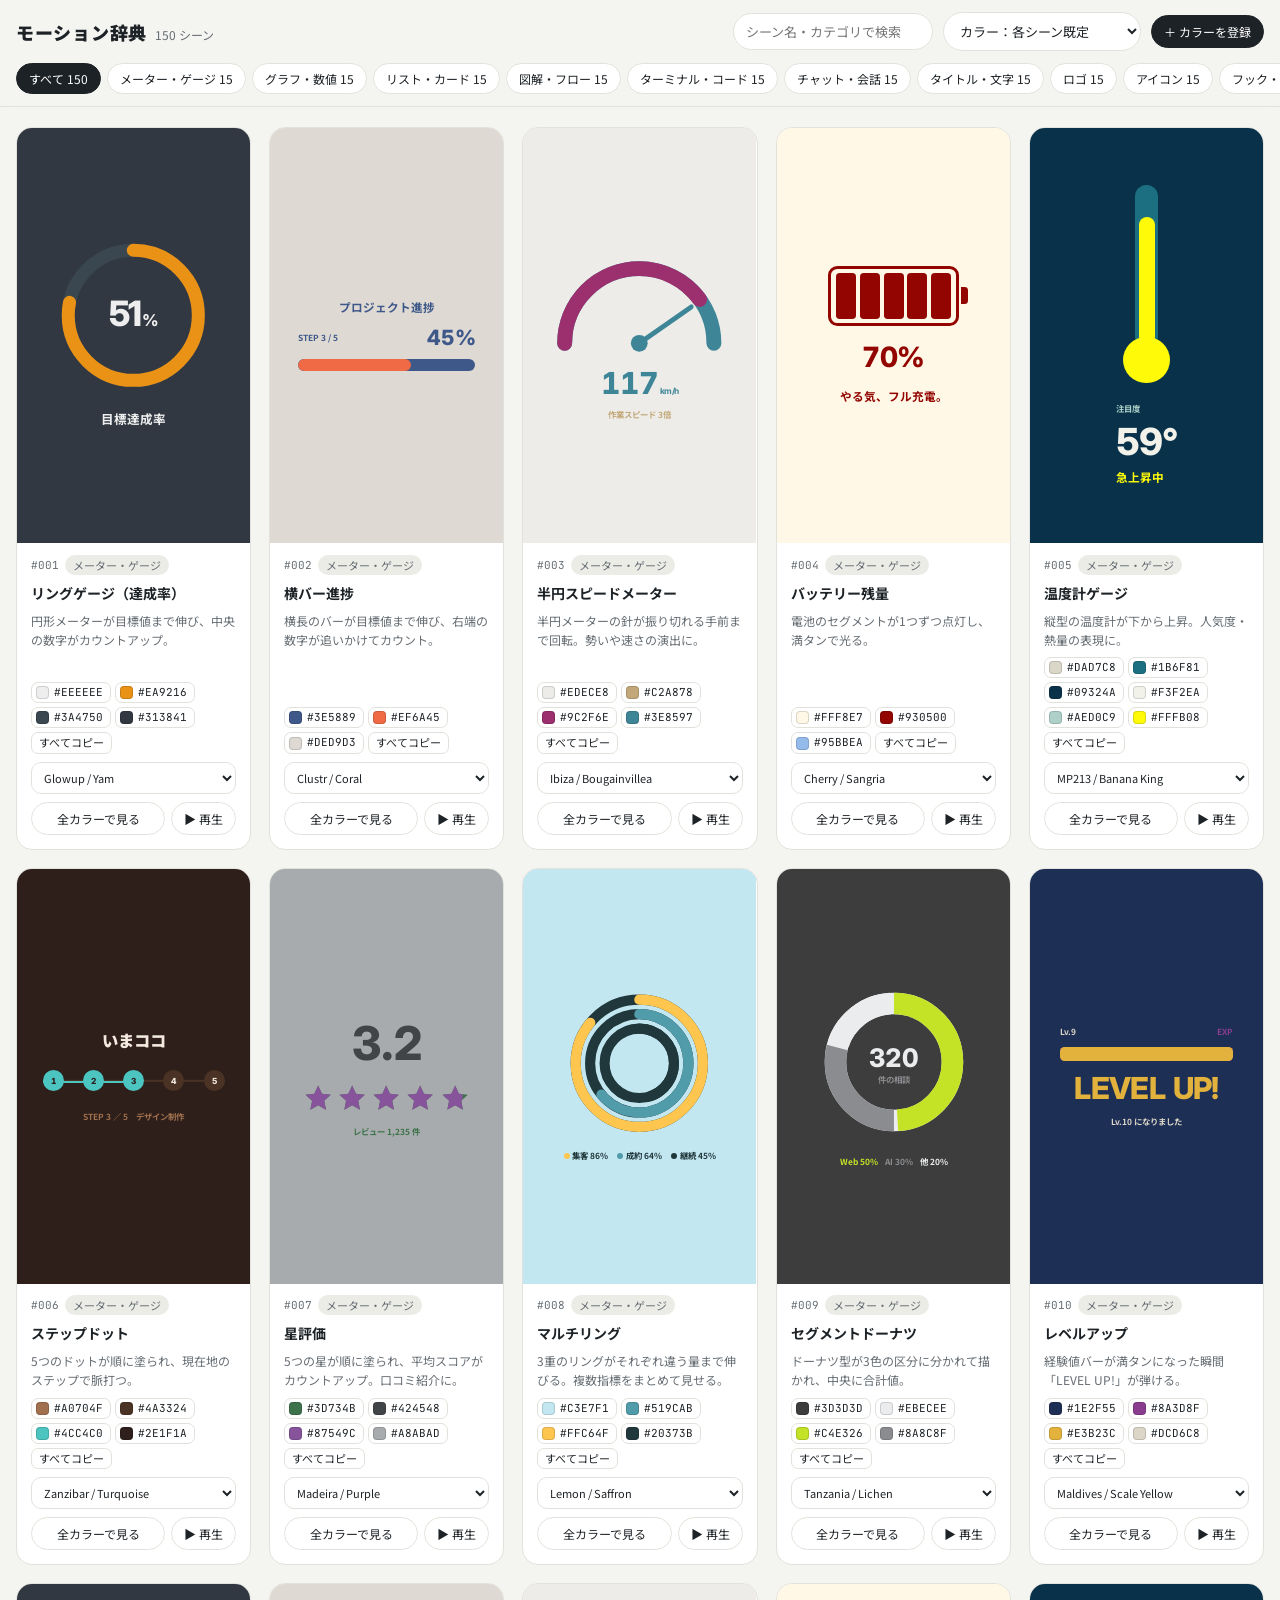
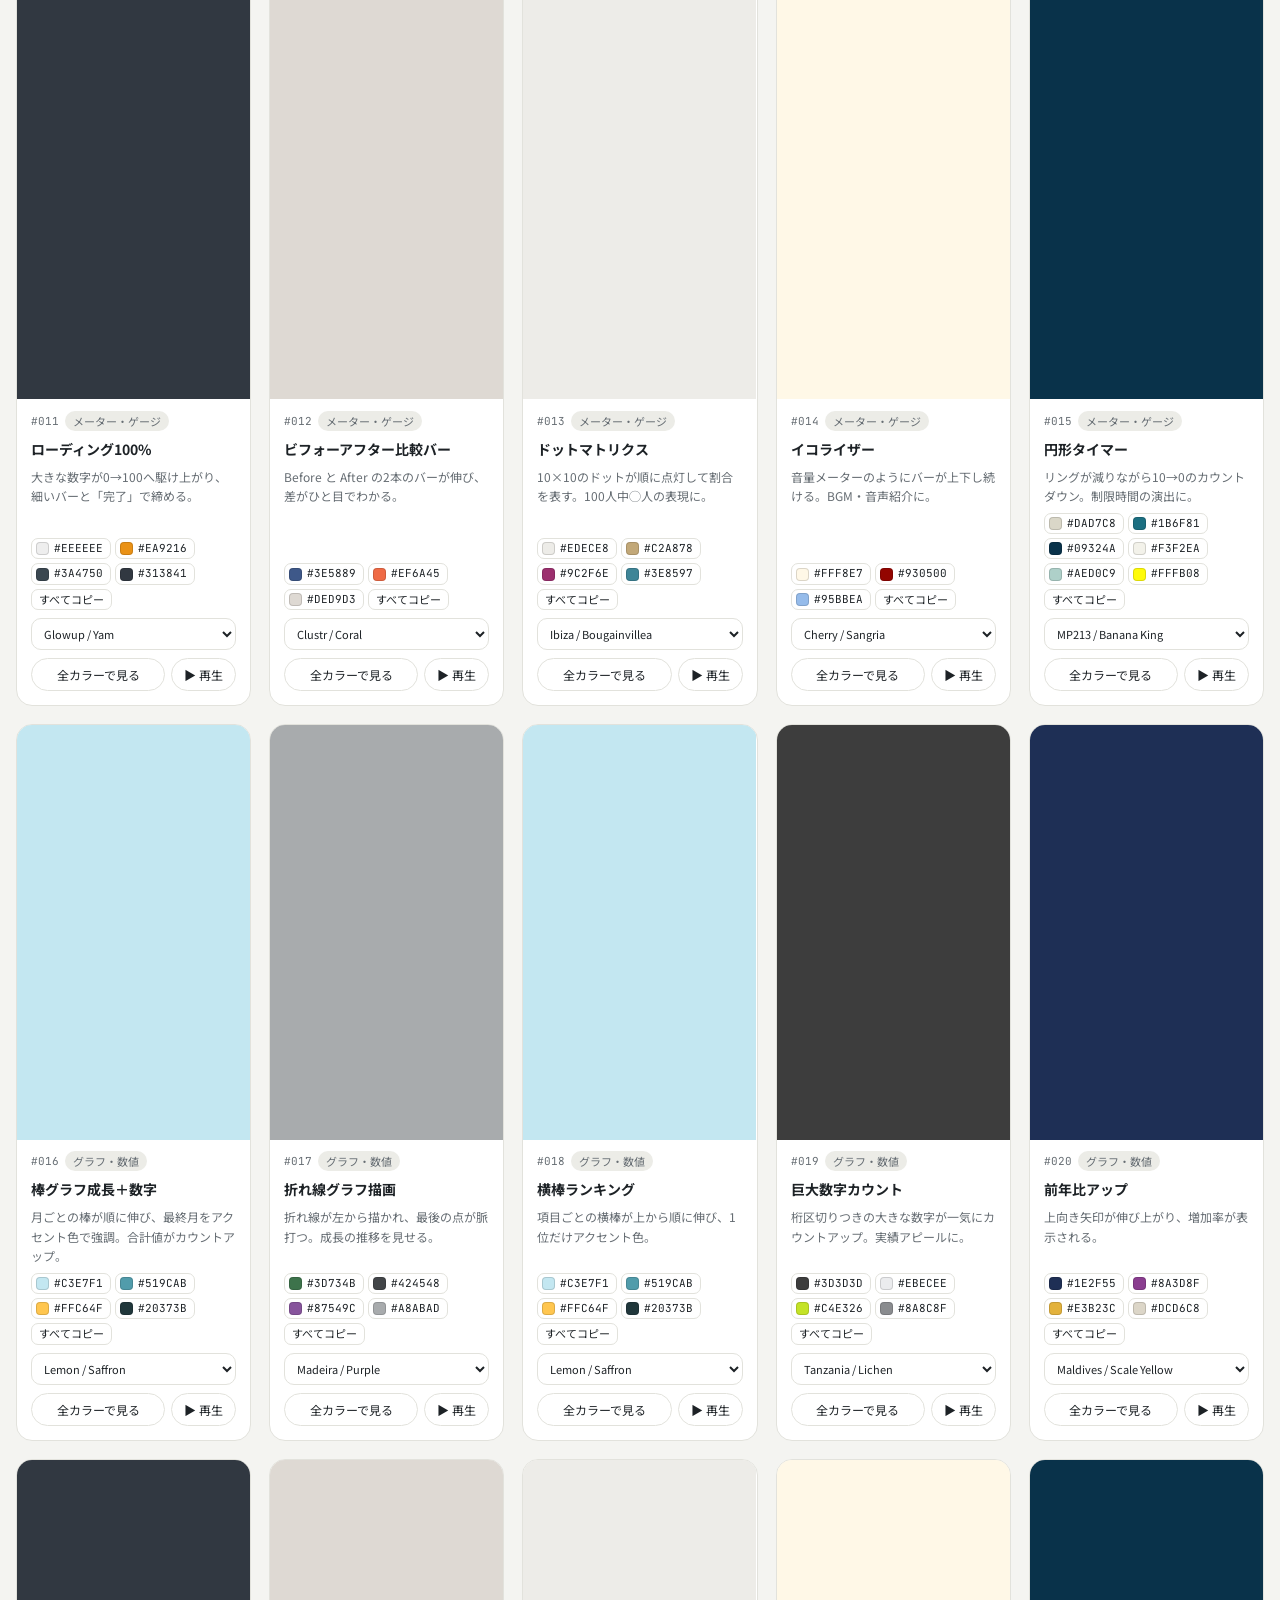
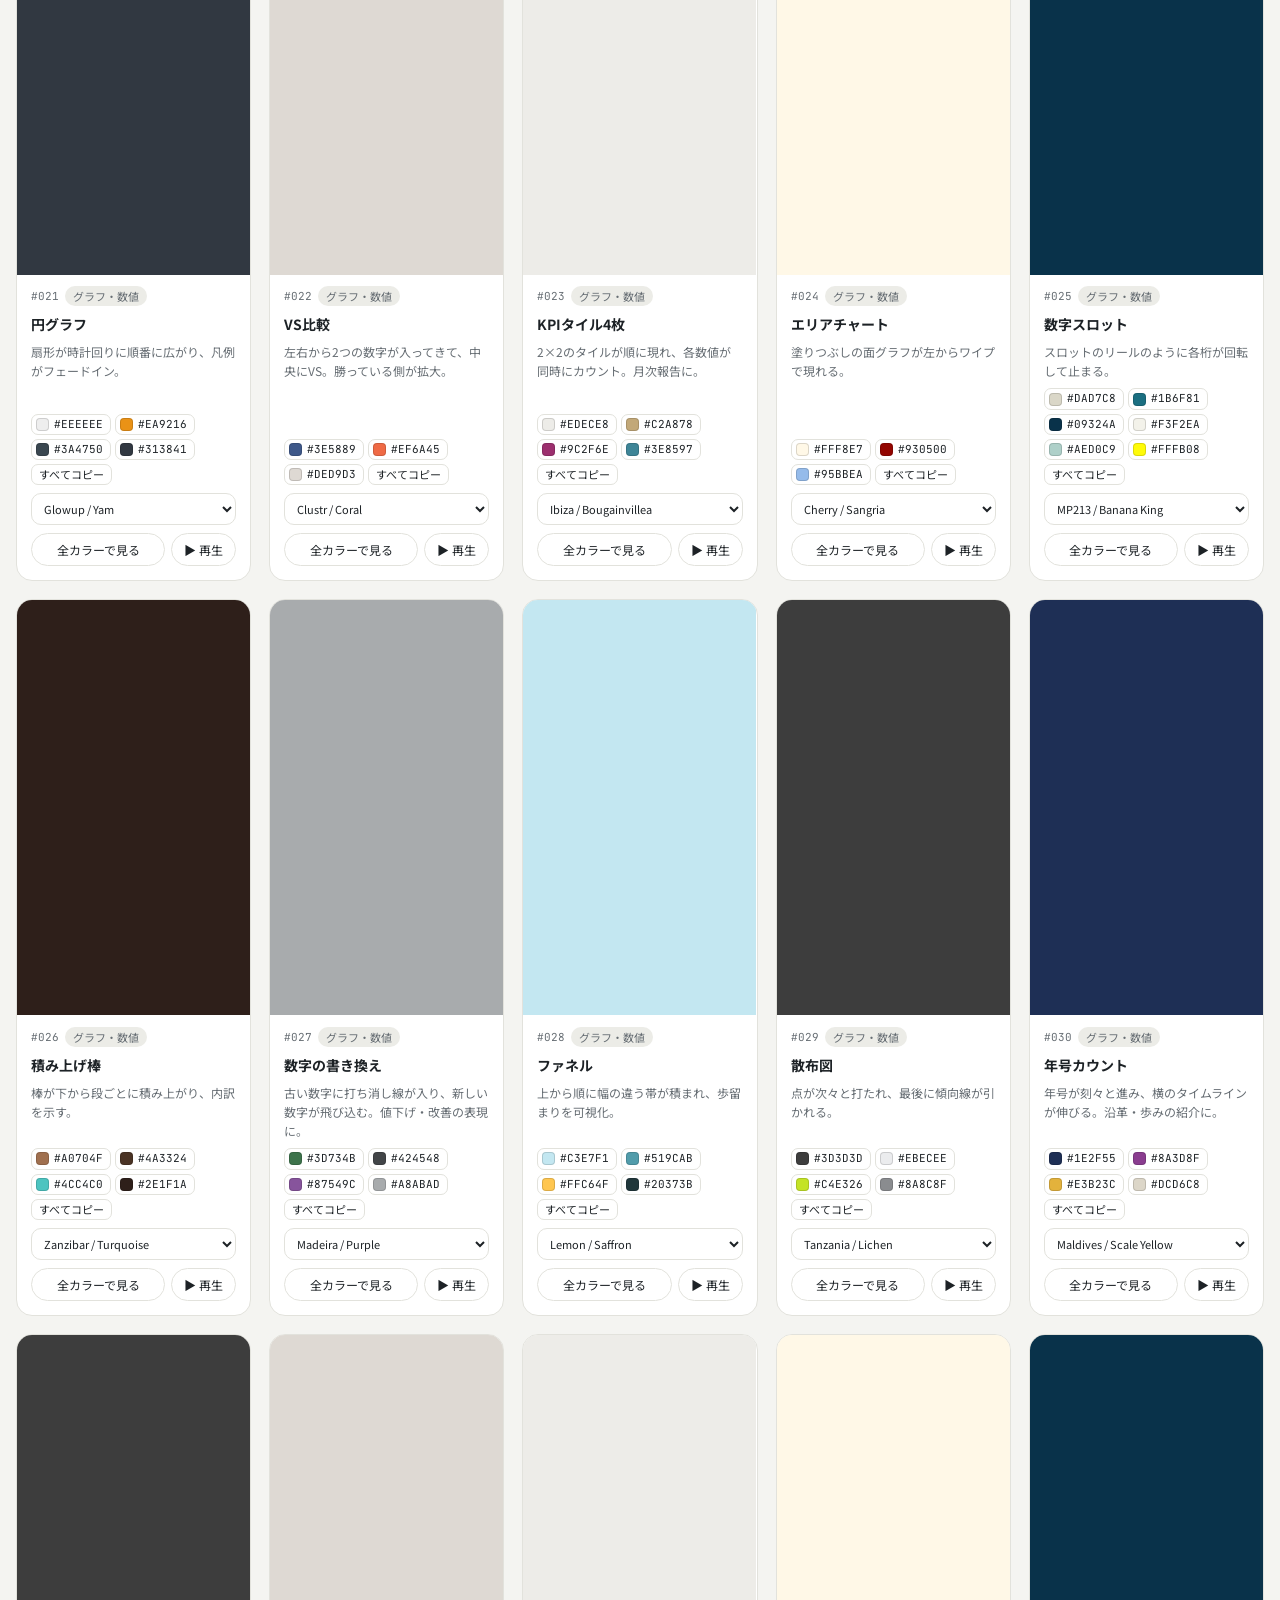
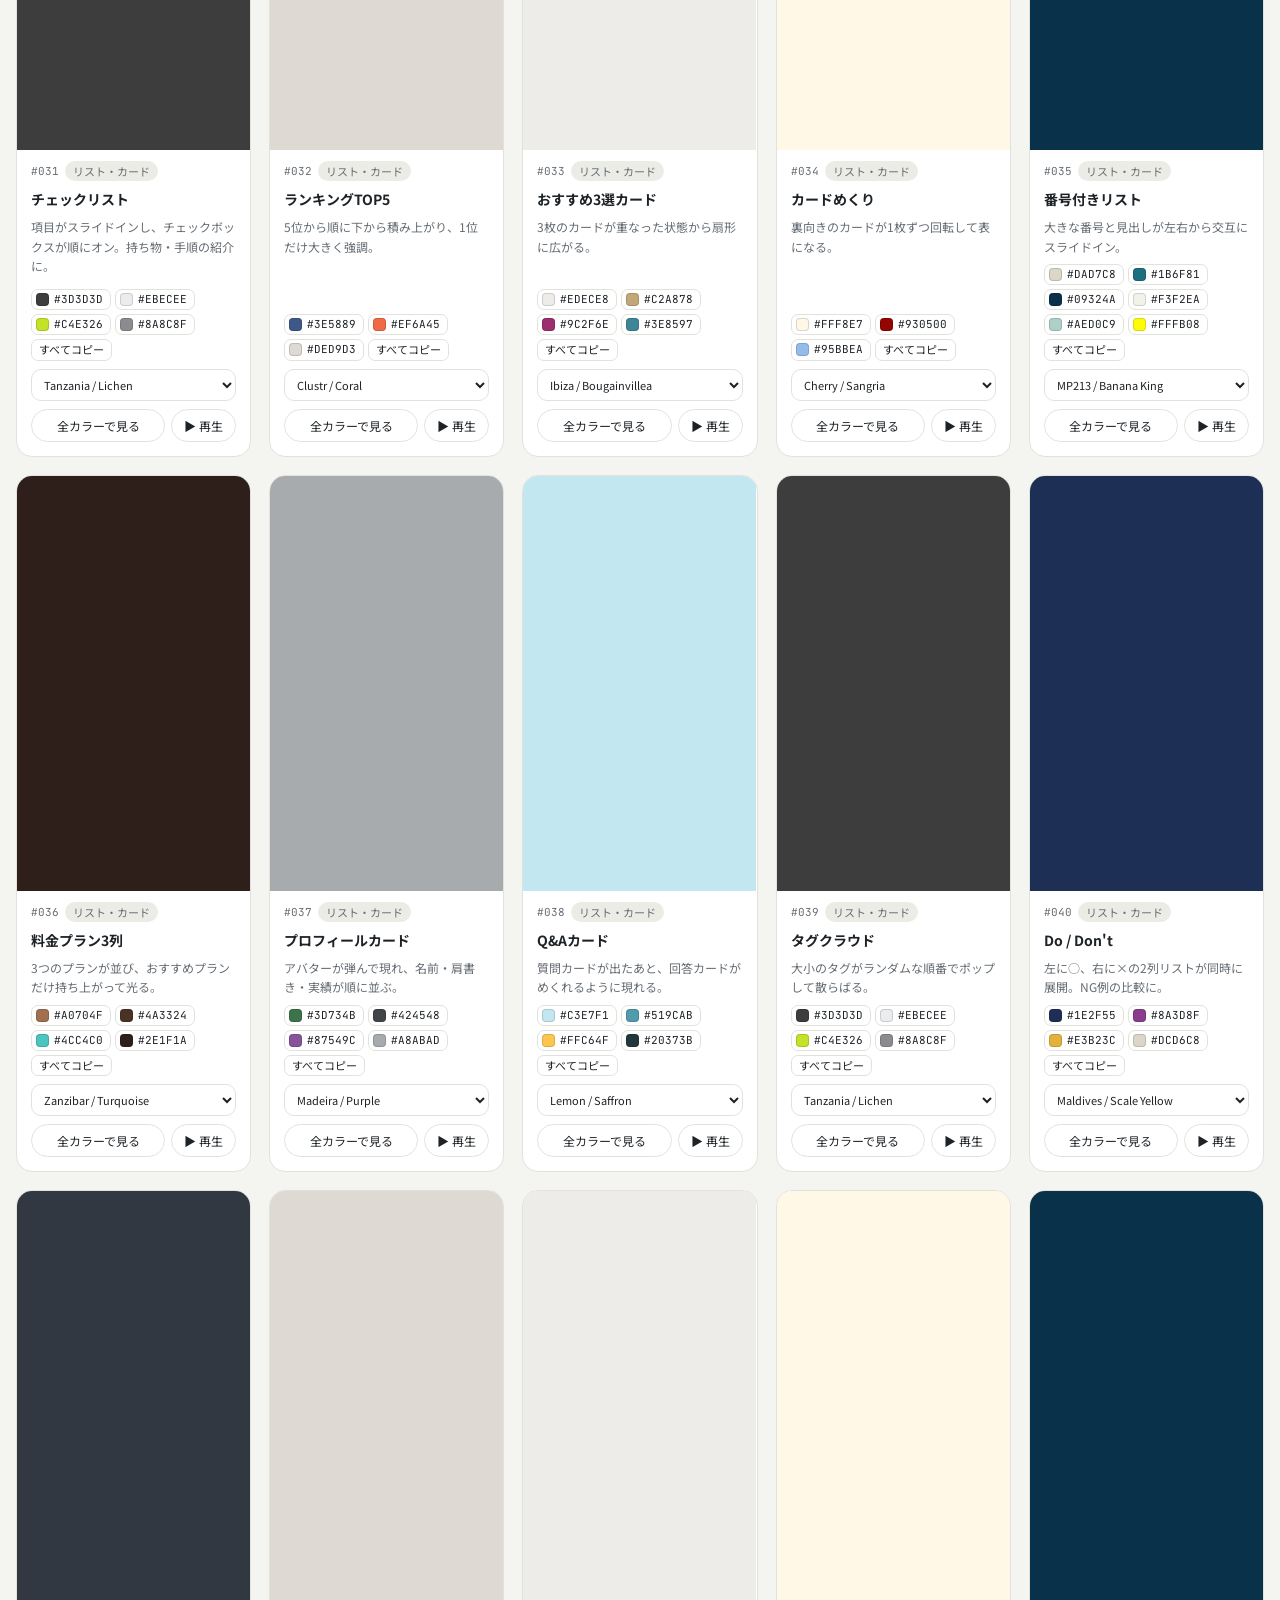
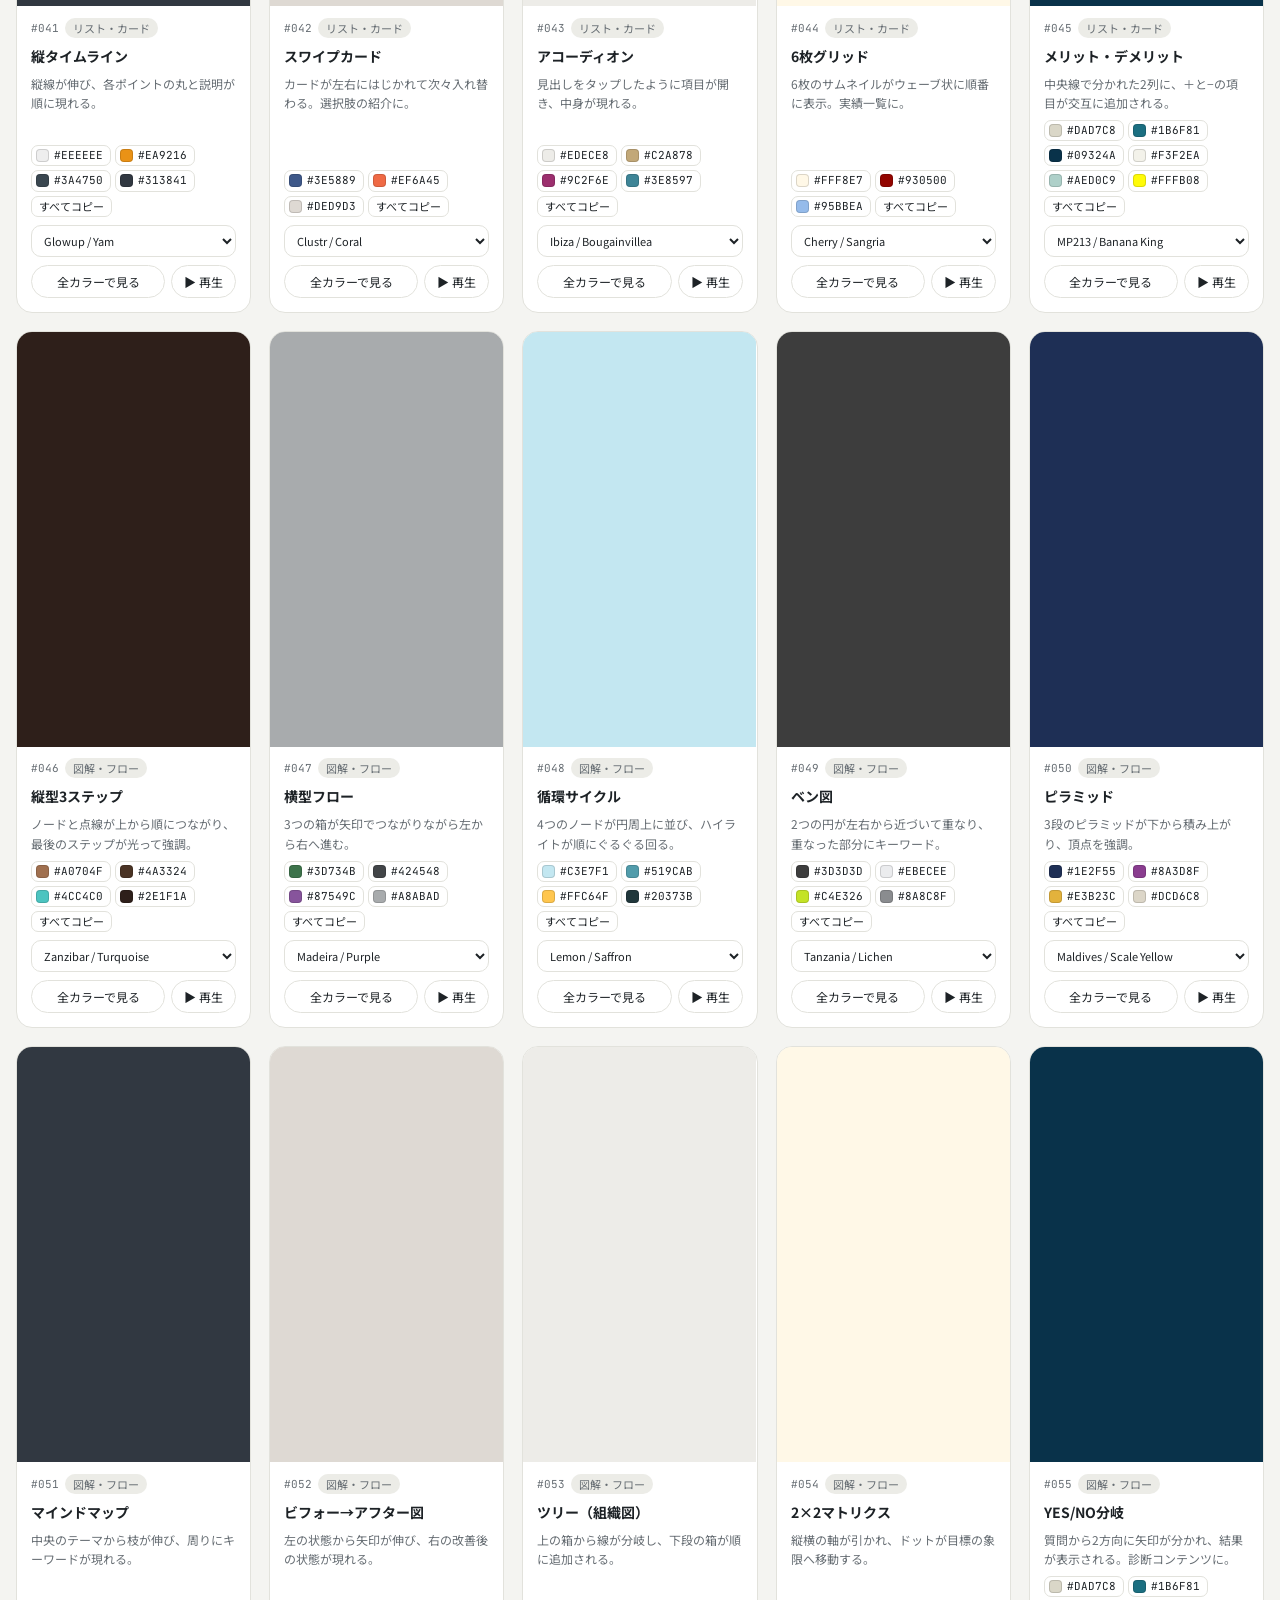
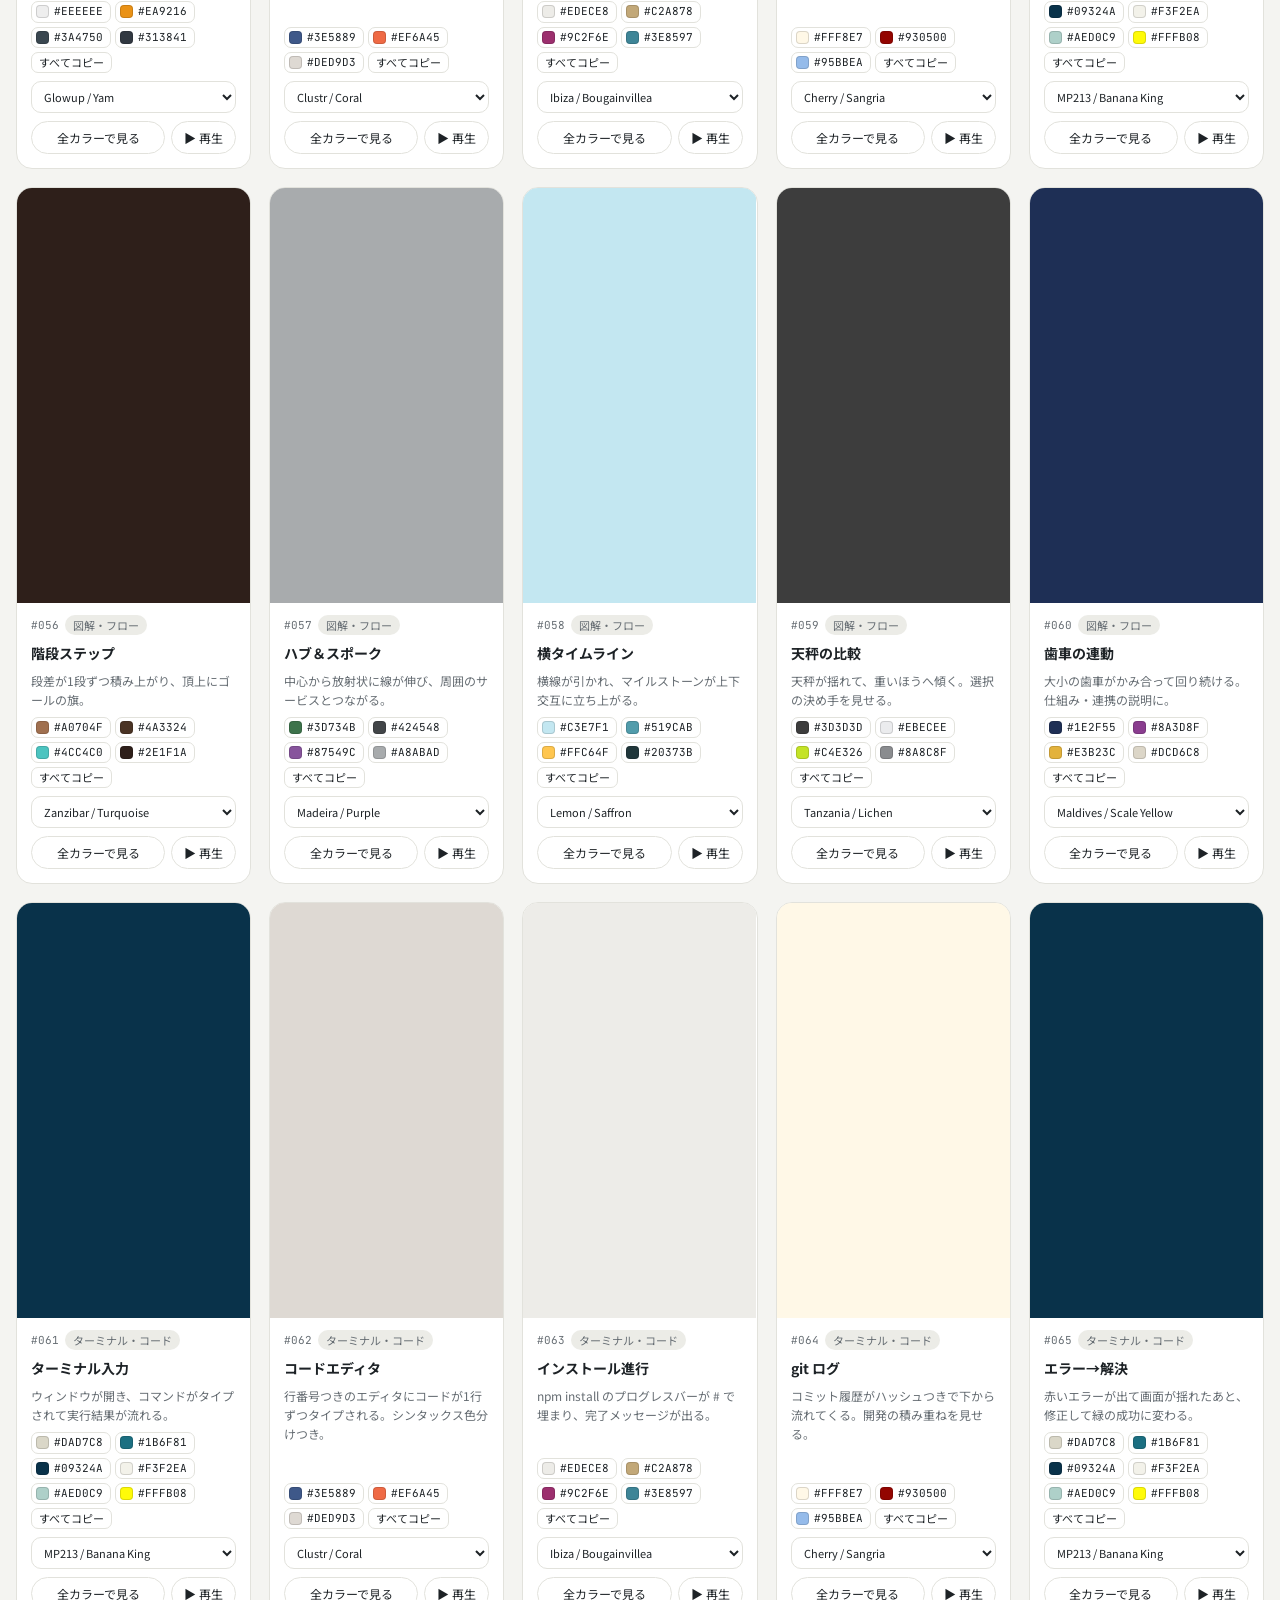
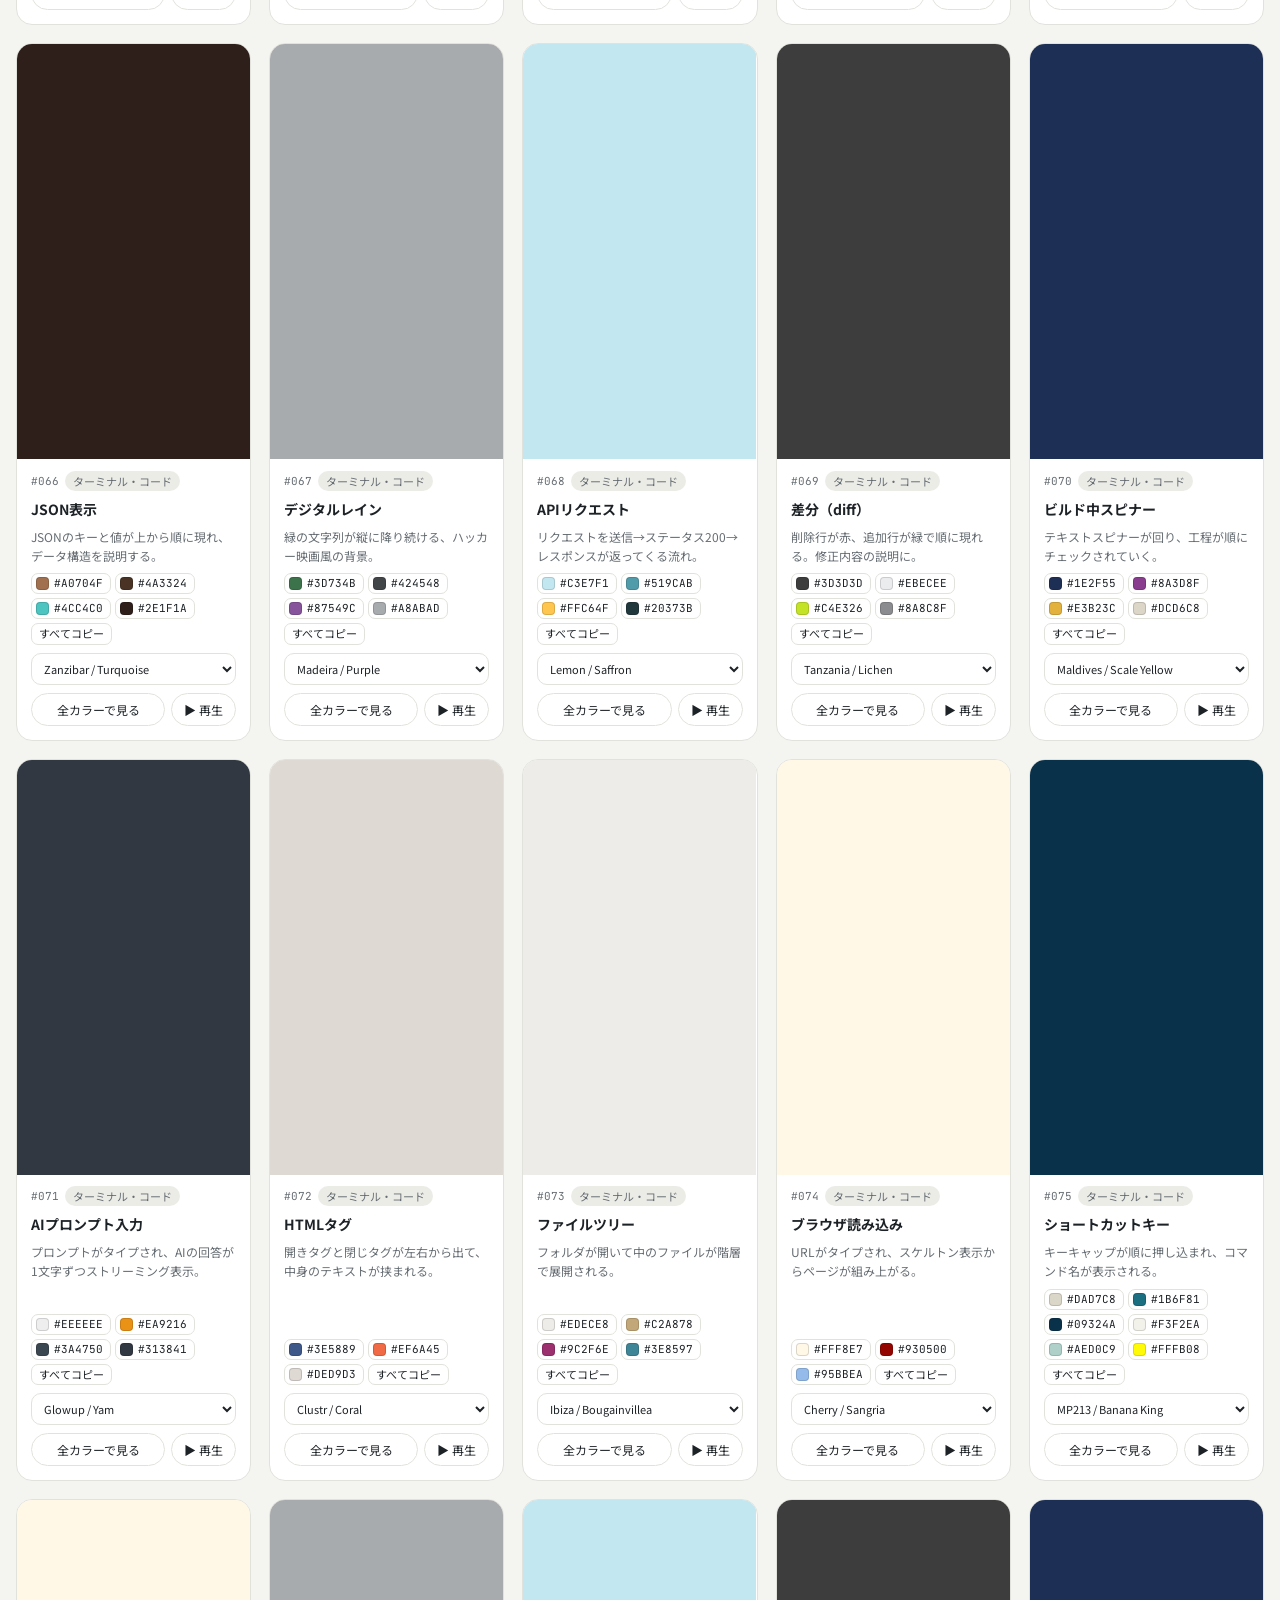
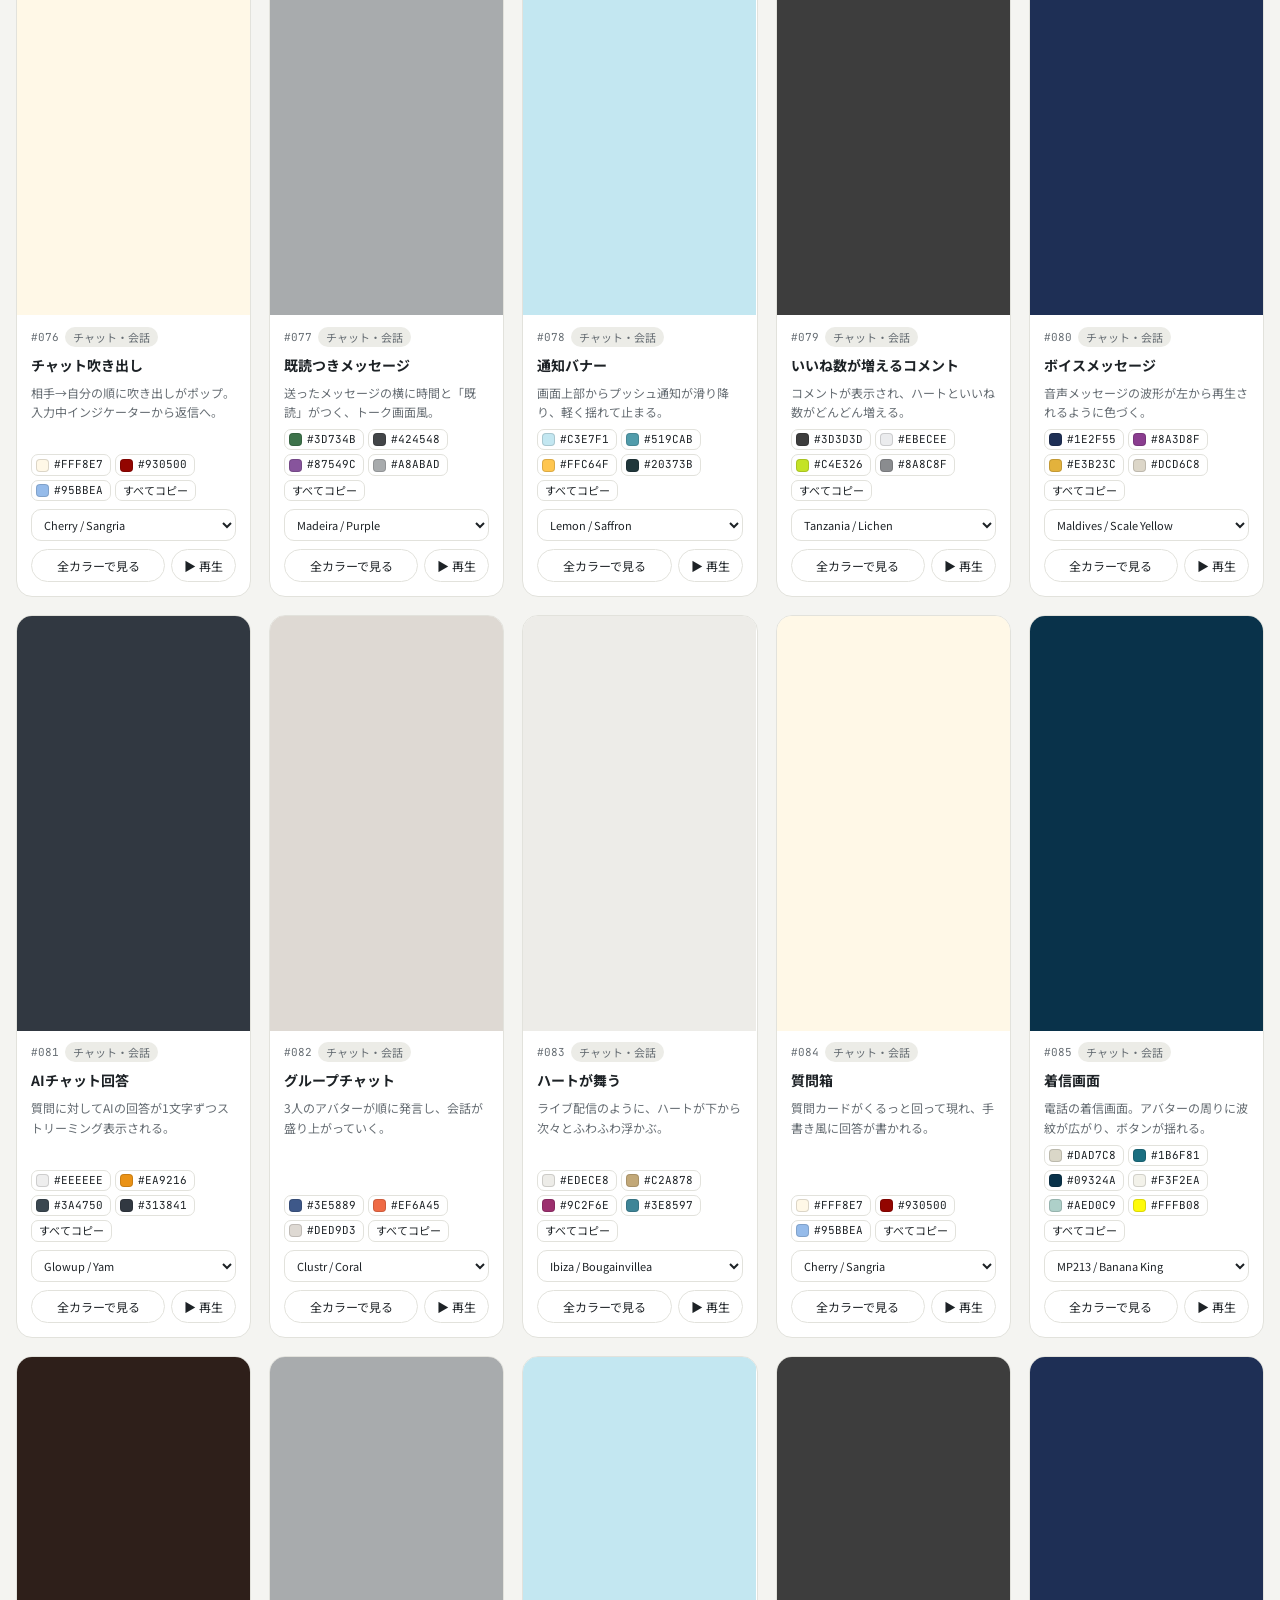
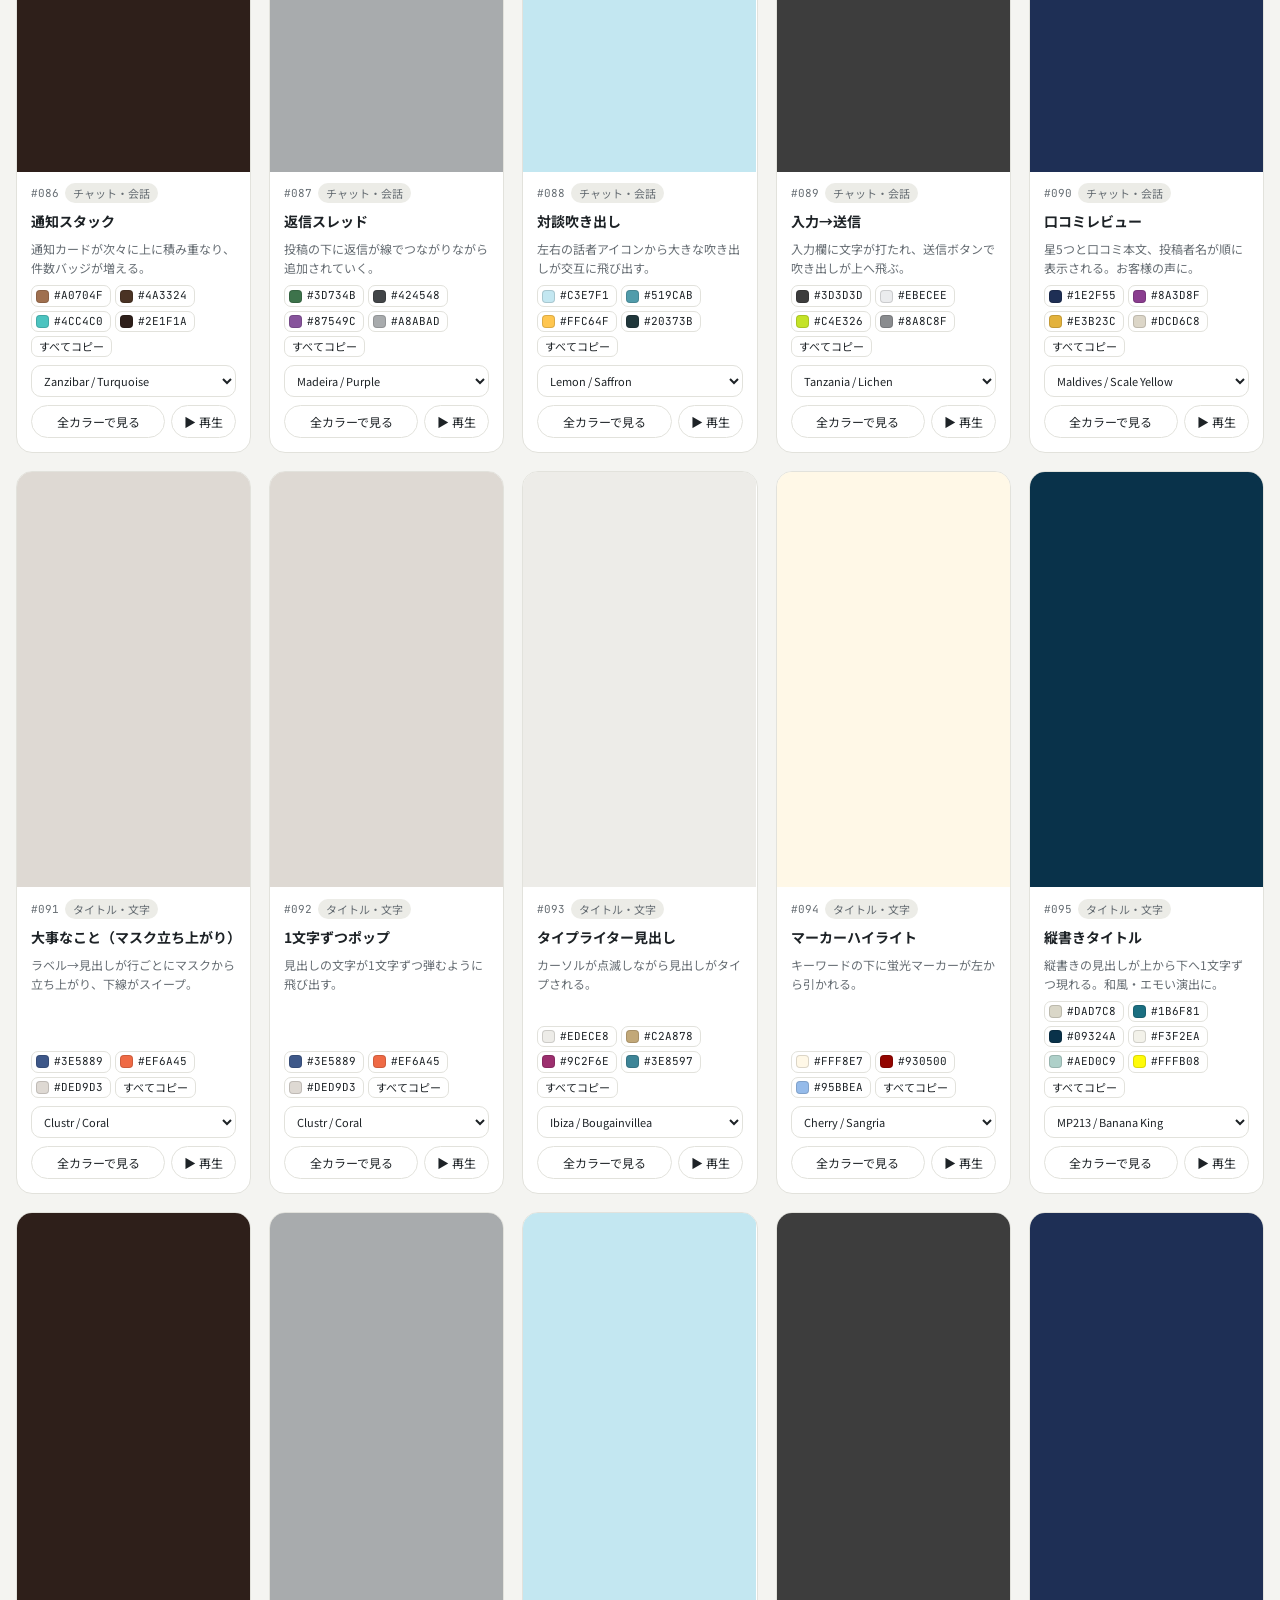
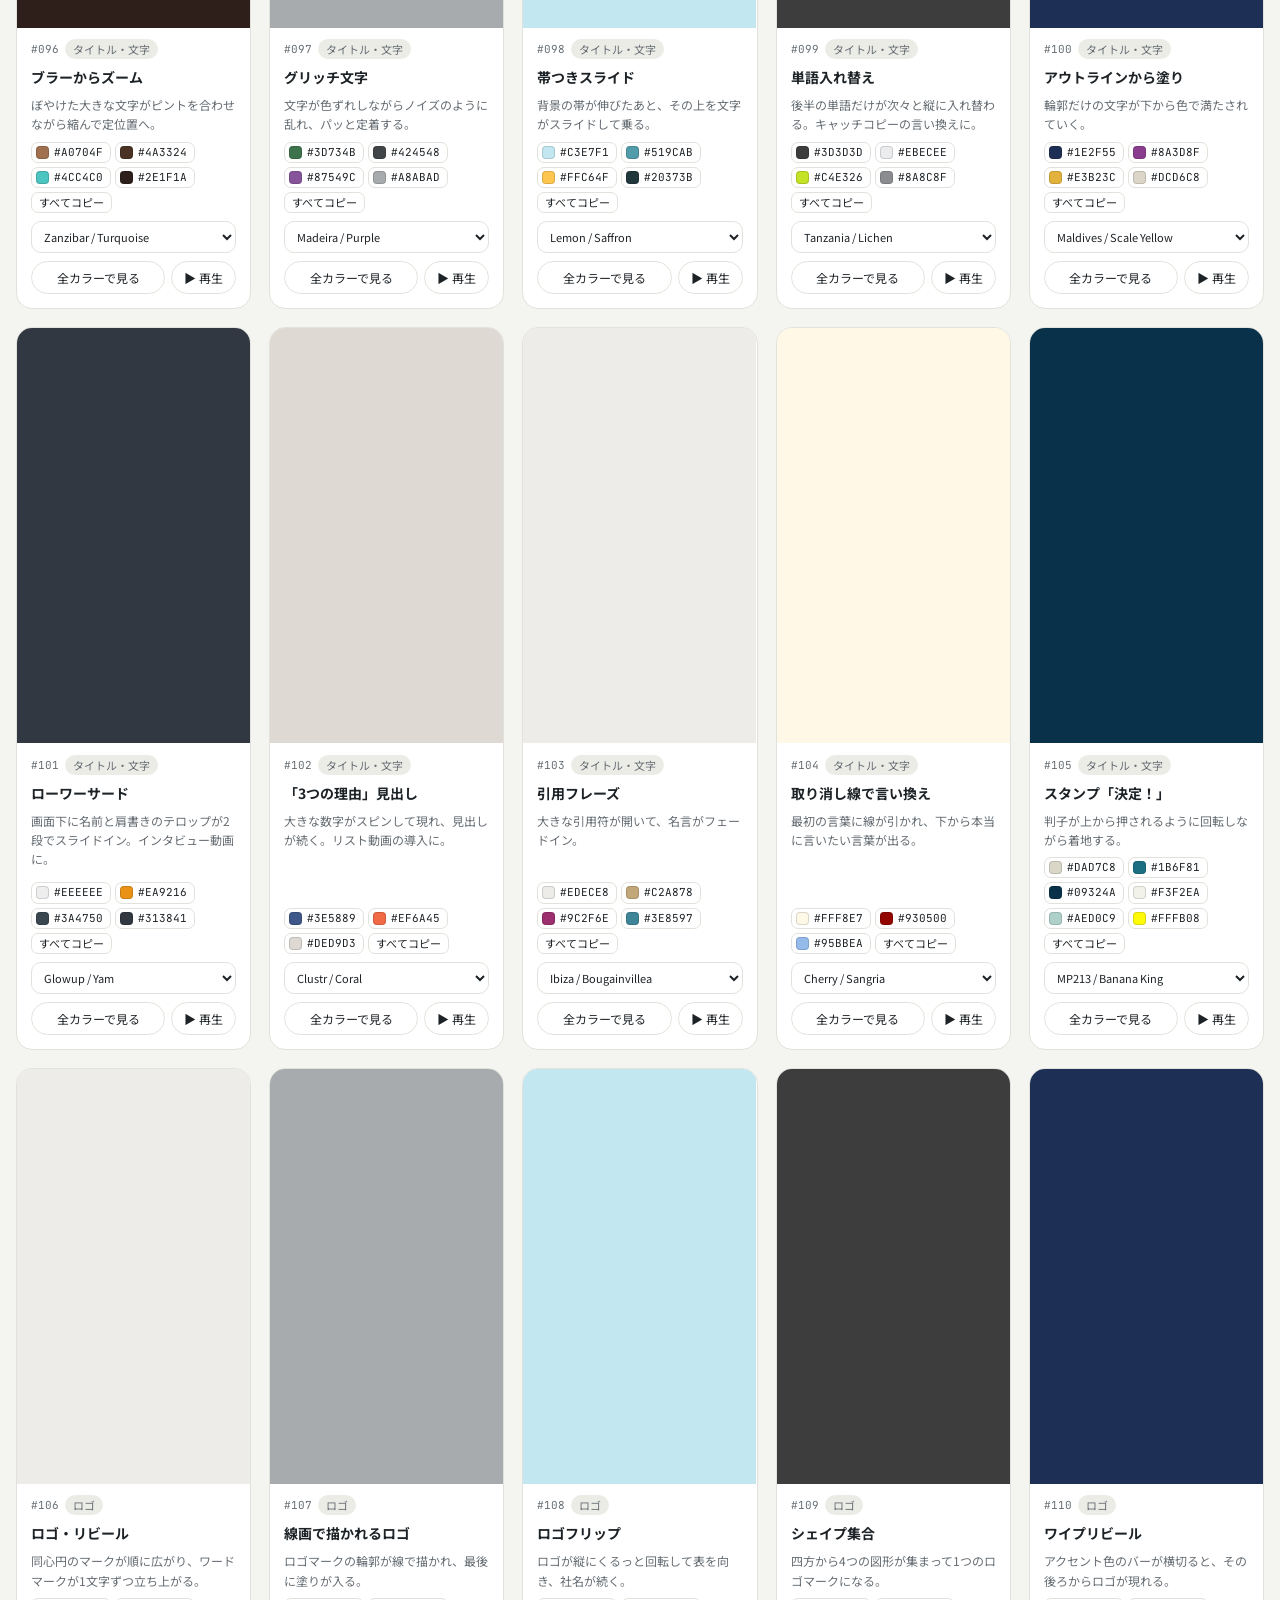
==== commit 8f279079: "利用条件（再配布・販売禁止）とカラー登録の保存先を明記 - dictionary.html にフッター（ご利用について／カラーの登録について） - LICENSE.md を追加 - README に、" ====
--- a/dictionary.html
+++ b/dictionary.html
@@ -35,6 +35,8 @@
 .cat{white-space:nowrap;font-size:12px;padding:6px 12px;border-radius:999px;border:1px solid var(--ui-line);background:var(--ui-card);cursor:pointer}
 .cat.on{background:var(--ui-acc);color:var(--ui-onacc);border-color:var(--ui-acc)}
 main{padding-block:20px 60px}
+.foot{padding-block:24px 48px;border-top:1px solid var(--ui-line);display:flex;flex-direction:column;gap:8px;font-size:12px;line-height:1.8;color:var(--ui-sub);max-width:1280px}
+.foot b{color:var(--ui-ink)}
 
 /* registration panel */
 .reg{background:var(--ui-card);border:1px solid var(--ui-line);border-radius:16px;padding:18px;margin-bottom:22px;display:grid;grid-template-columns:minmax(0,1.1fr) minmax(0,1fr);gap:22px}
@@ -141,6 +143,12 @@
   <div class="grid" id="grid"></div>
 </main>
 
+<footer class="wrap foot">
+  <p><b>ご利用について</b>　この辞典のシーン（デザイン・コード）の<b>再配布と販売は禁止</b>です。そのまま、または手を加えて配布・公開・販売することはできません。</p>
+  <p><b>カラーの登録について</b>　登録したカラーは、見ている方のブラウザ（localStorage）にだけ保存されます。サーバーには送られず、辞典そのものや、ほかの方の画面は変わりません。閲覧データを消したとき・シークレットウィンドウを閉じたとき・別の端末やブラウザで開いたときは表示されません。</p>
+  <p>© 2026 FUN WEB DESIGN</p>
+</footer>
+
 <div class="sheet" id="sheet" hidden>
   <div class="wrap">
     <div class="top">
@@ -411,6 +419,6 @@
 
 /* boot */
 refreshAllPal(); buildCards(); setUser(LS.get("md.palettes",{}));
-document.getElementById("storeNote").textContent="登録したカラーはこのブラウザに保存されています。";
+document.getElementById("storeNote").textContent="登録したカラーは、このブラウザ（localStorage）にだけ保存されます。サーバーには送られず、ほかの人や別の端末・別のブラウザには表示されません。閲覧データを消したときやシークレットウィンドウを閉じたときに消えます。";
 </script>
 </body></html>
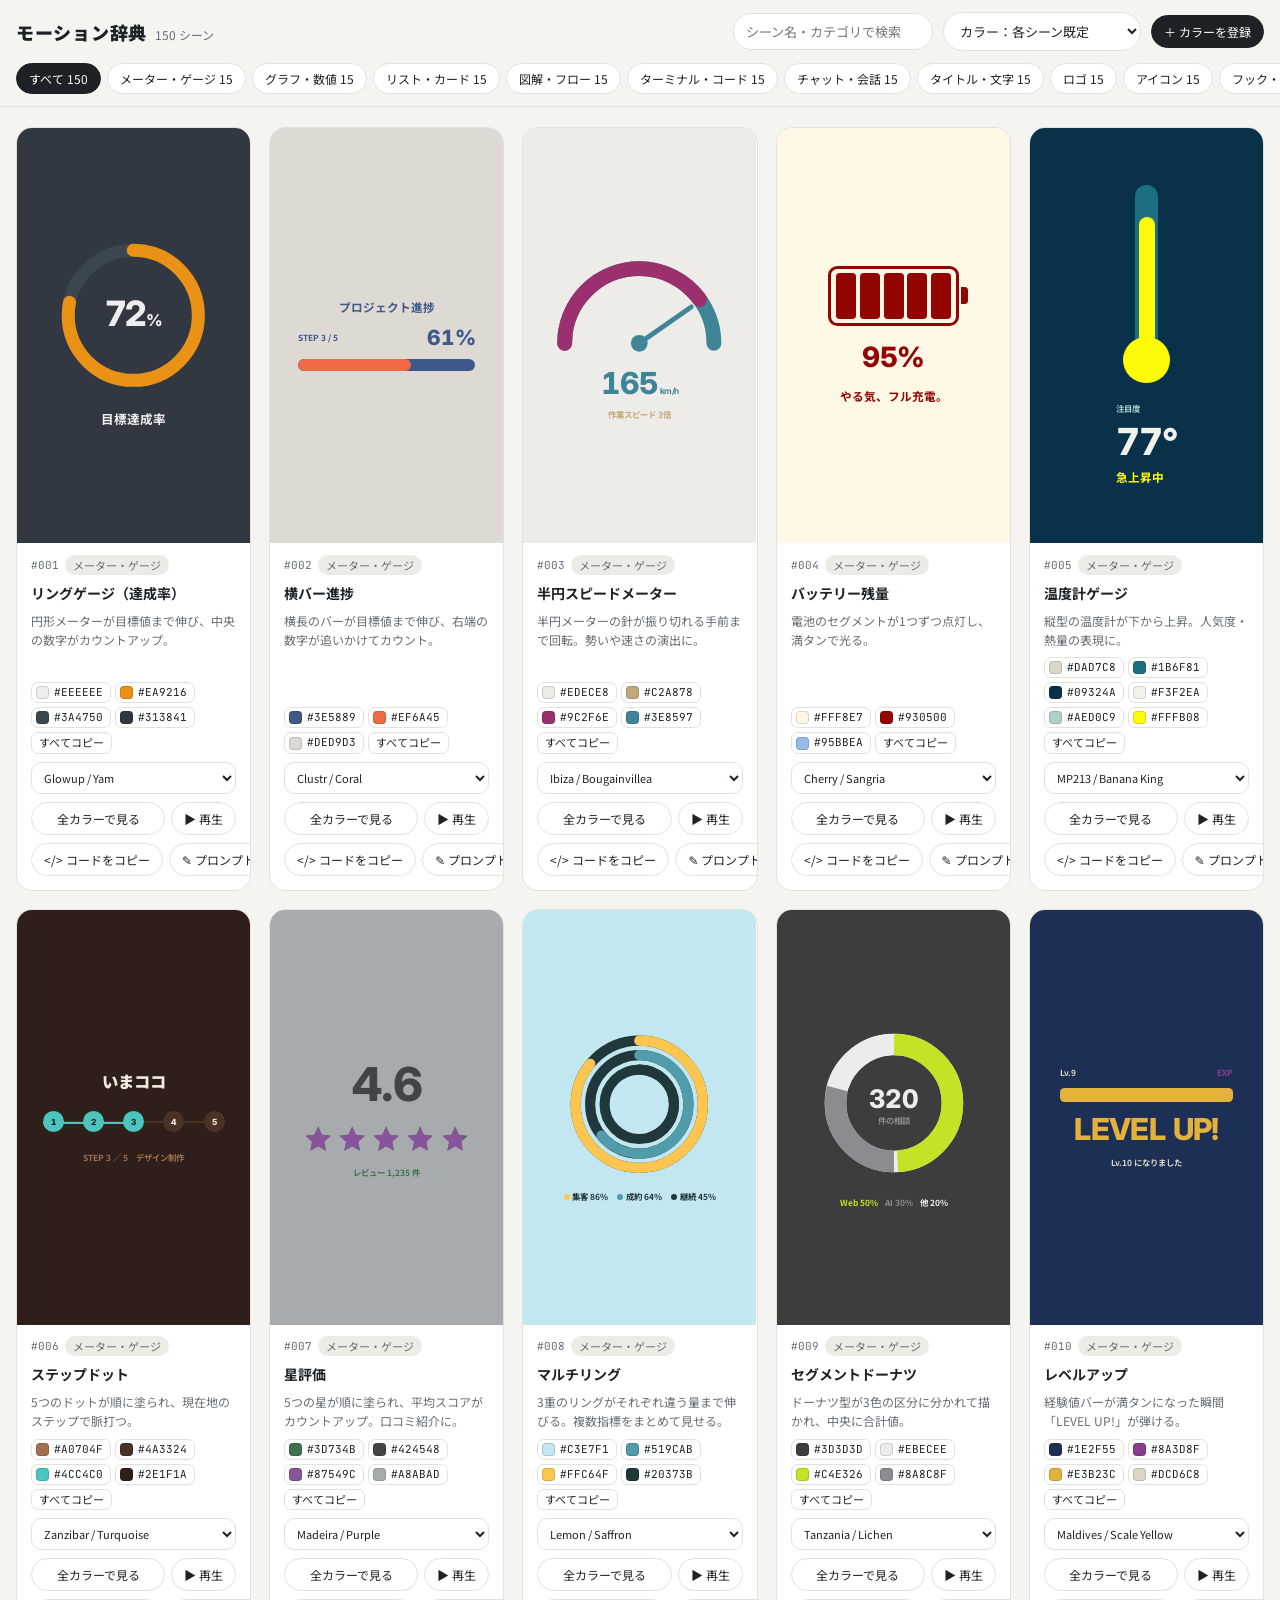
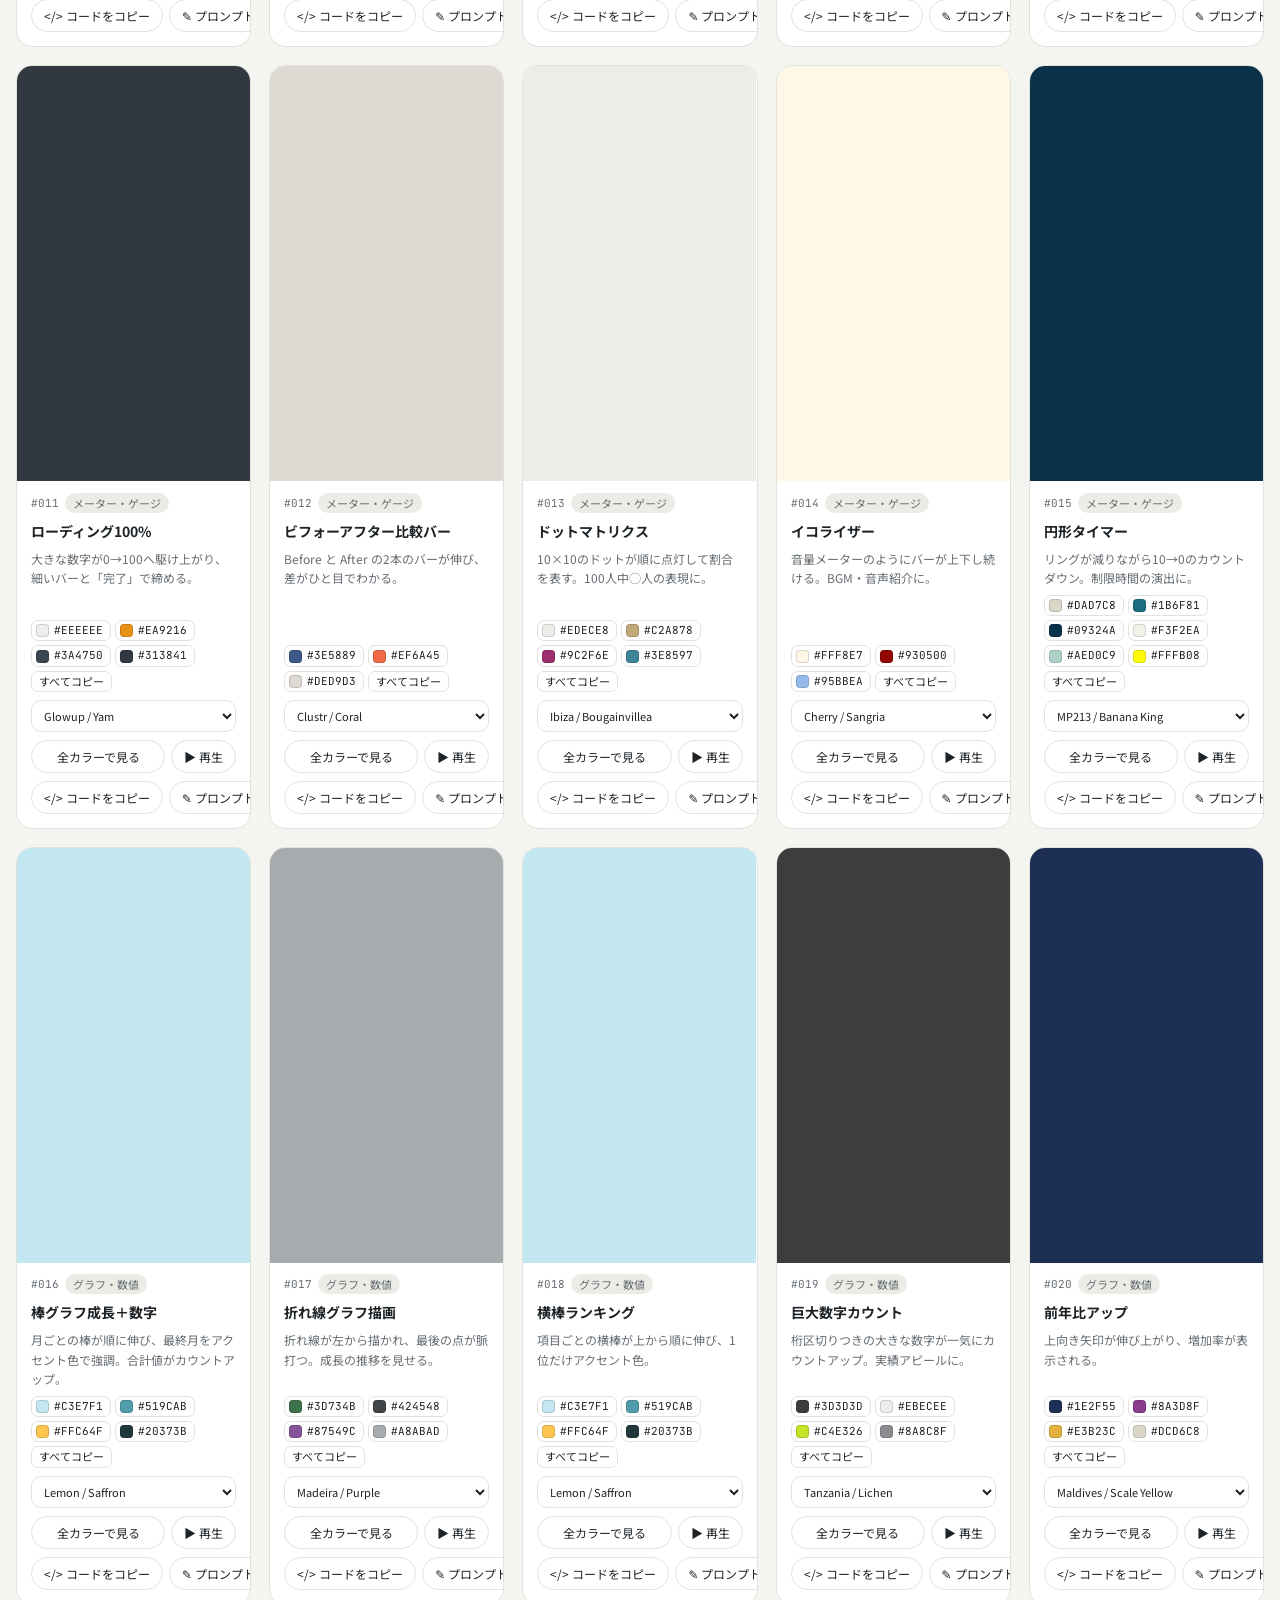
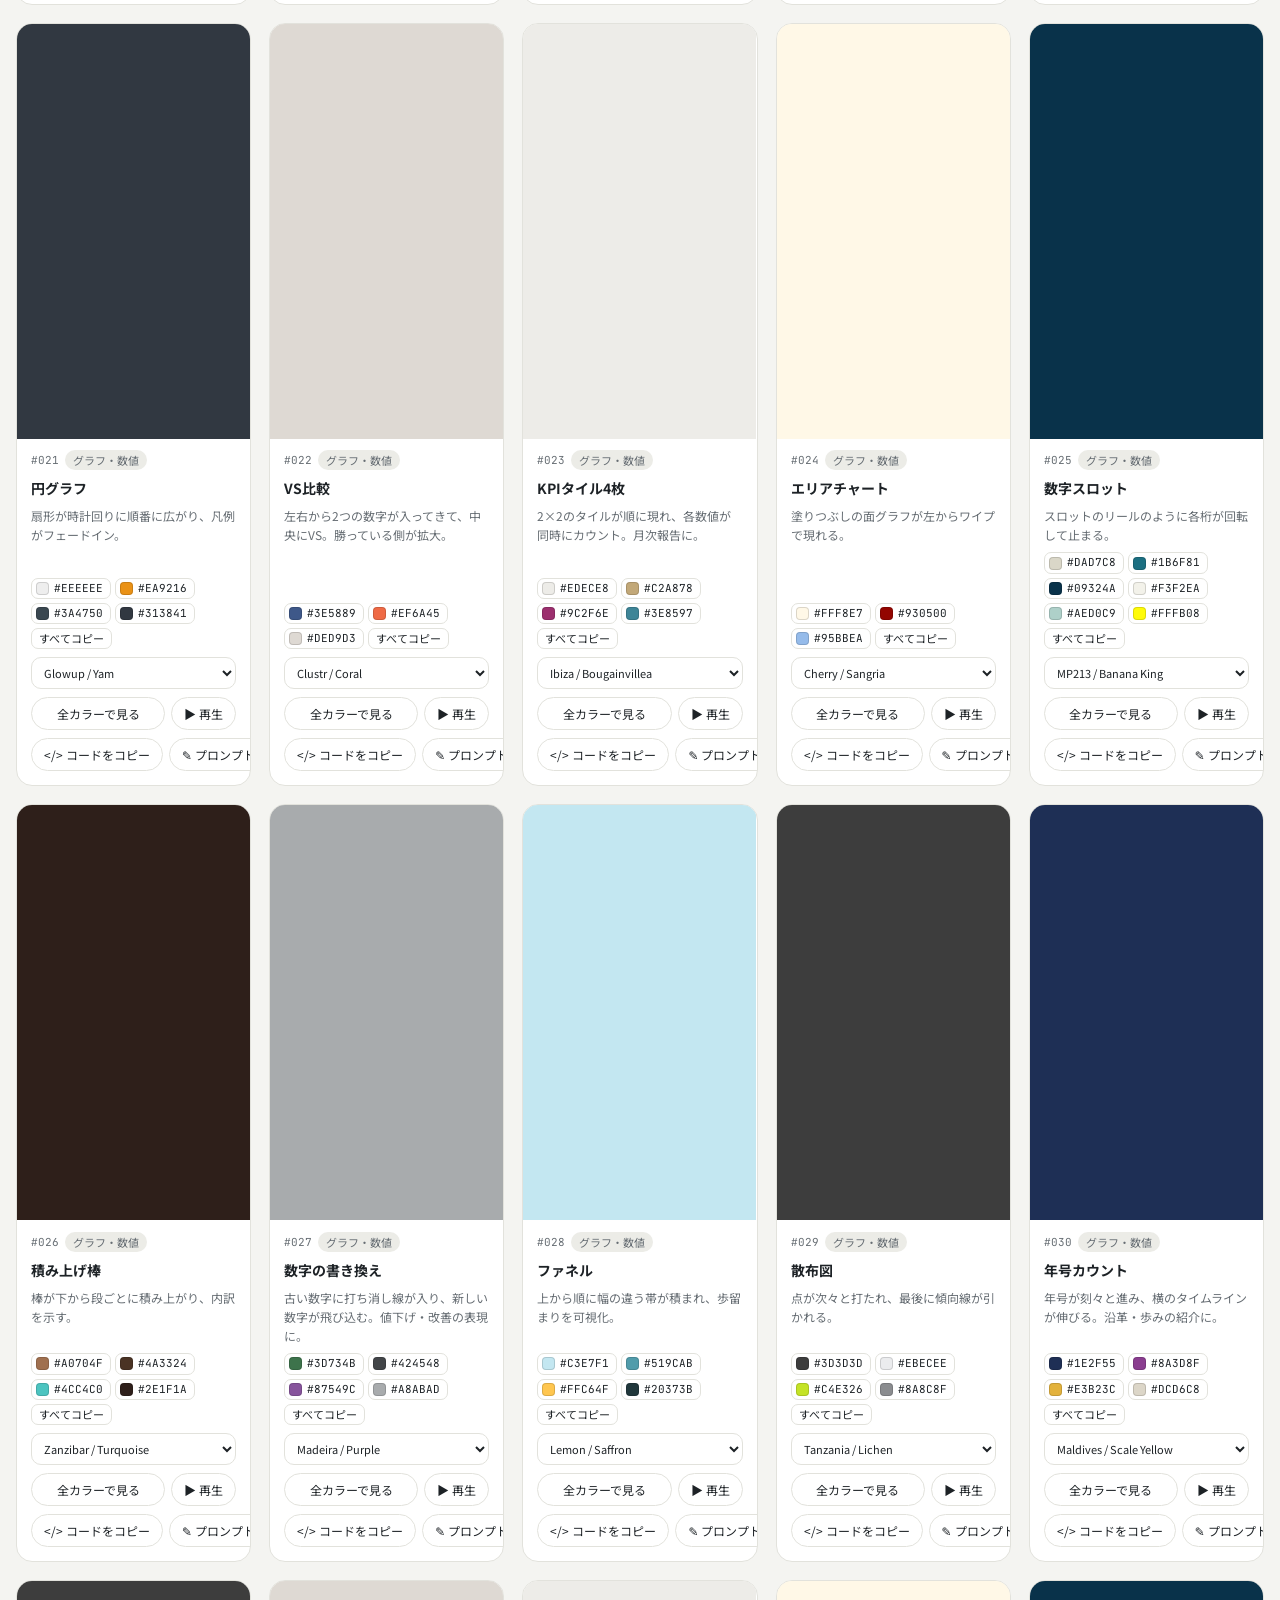
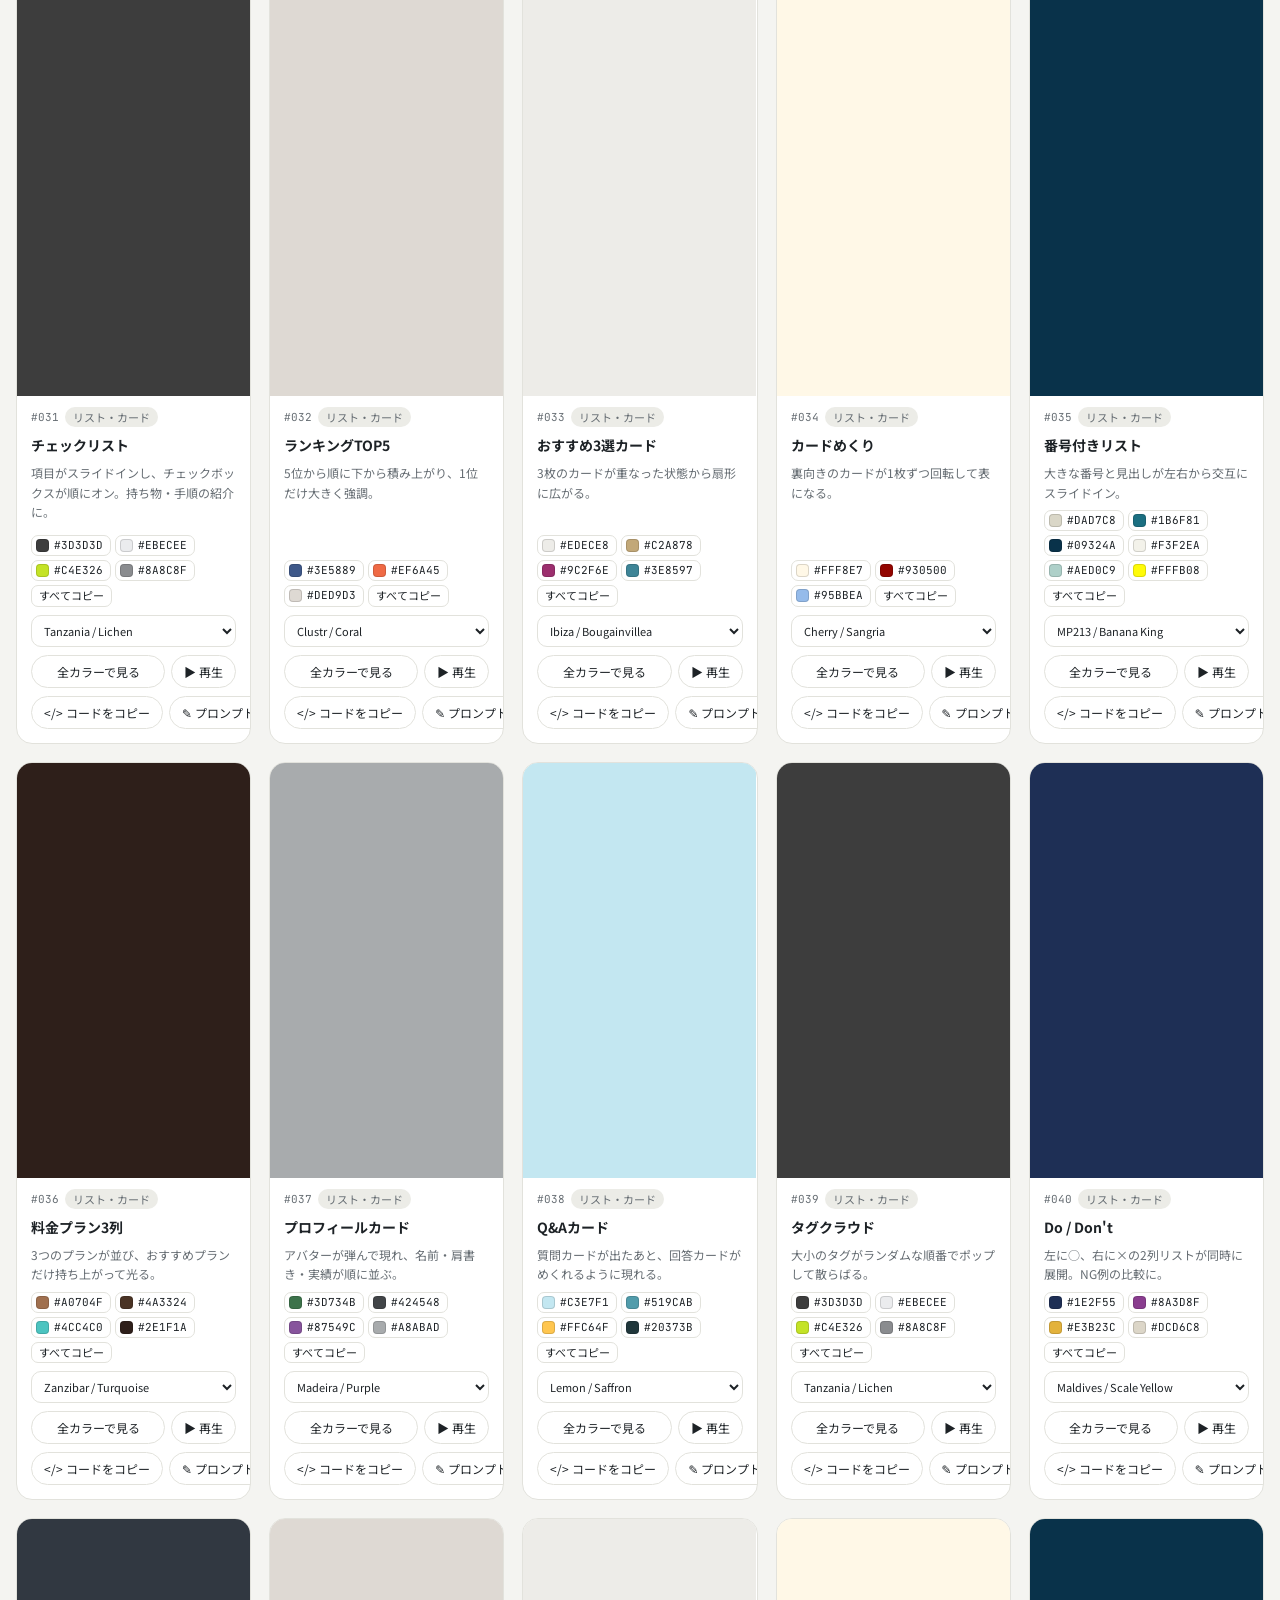
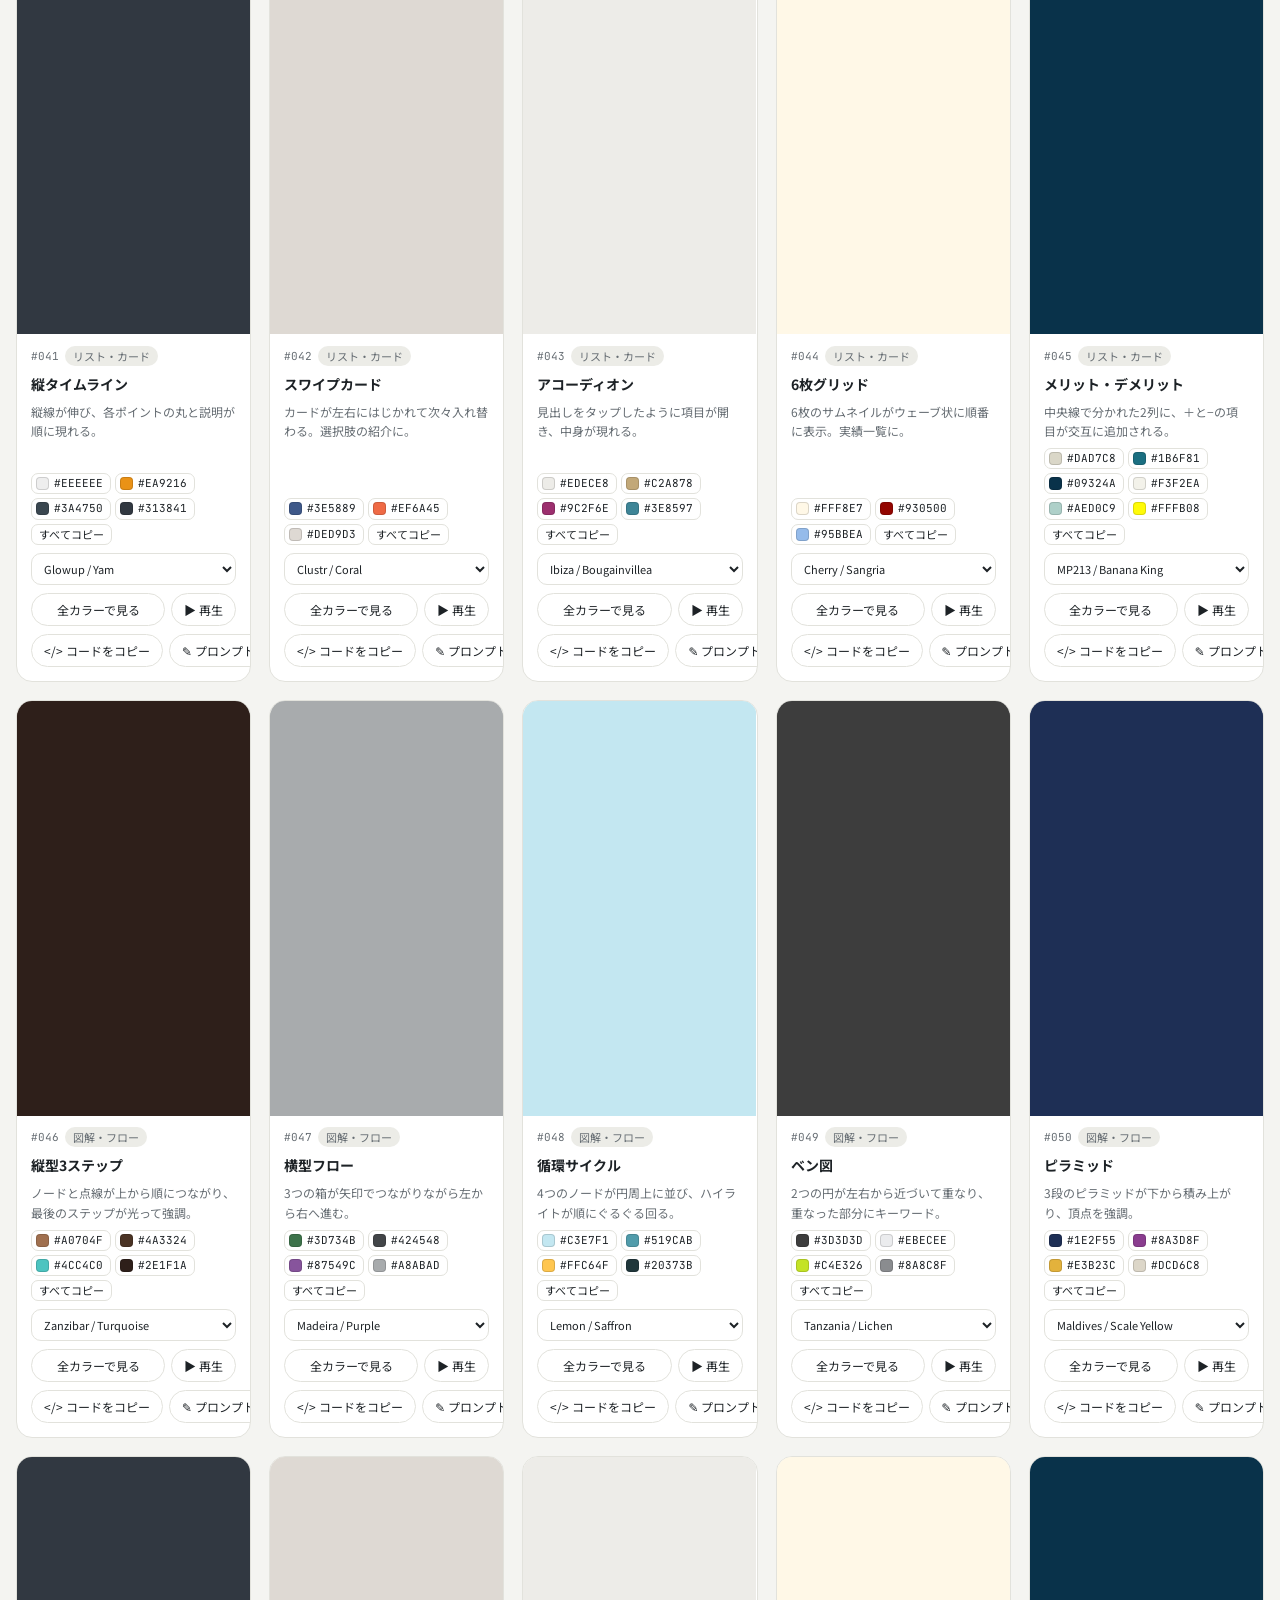
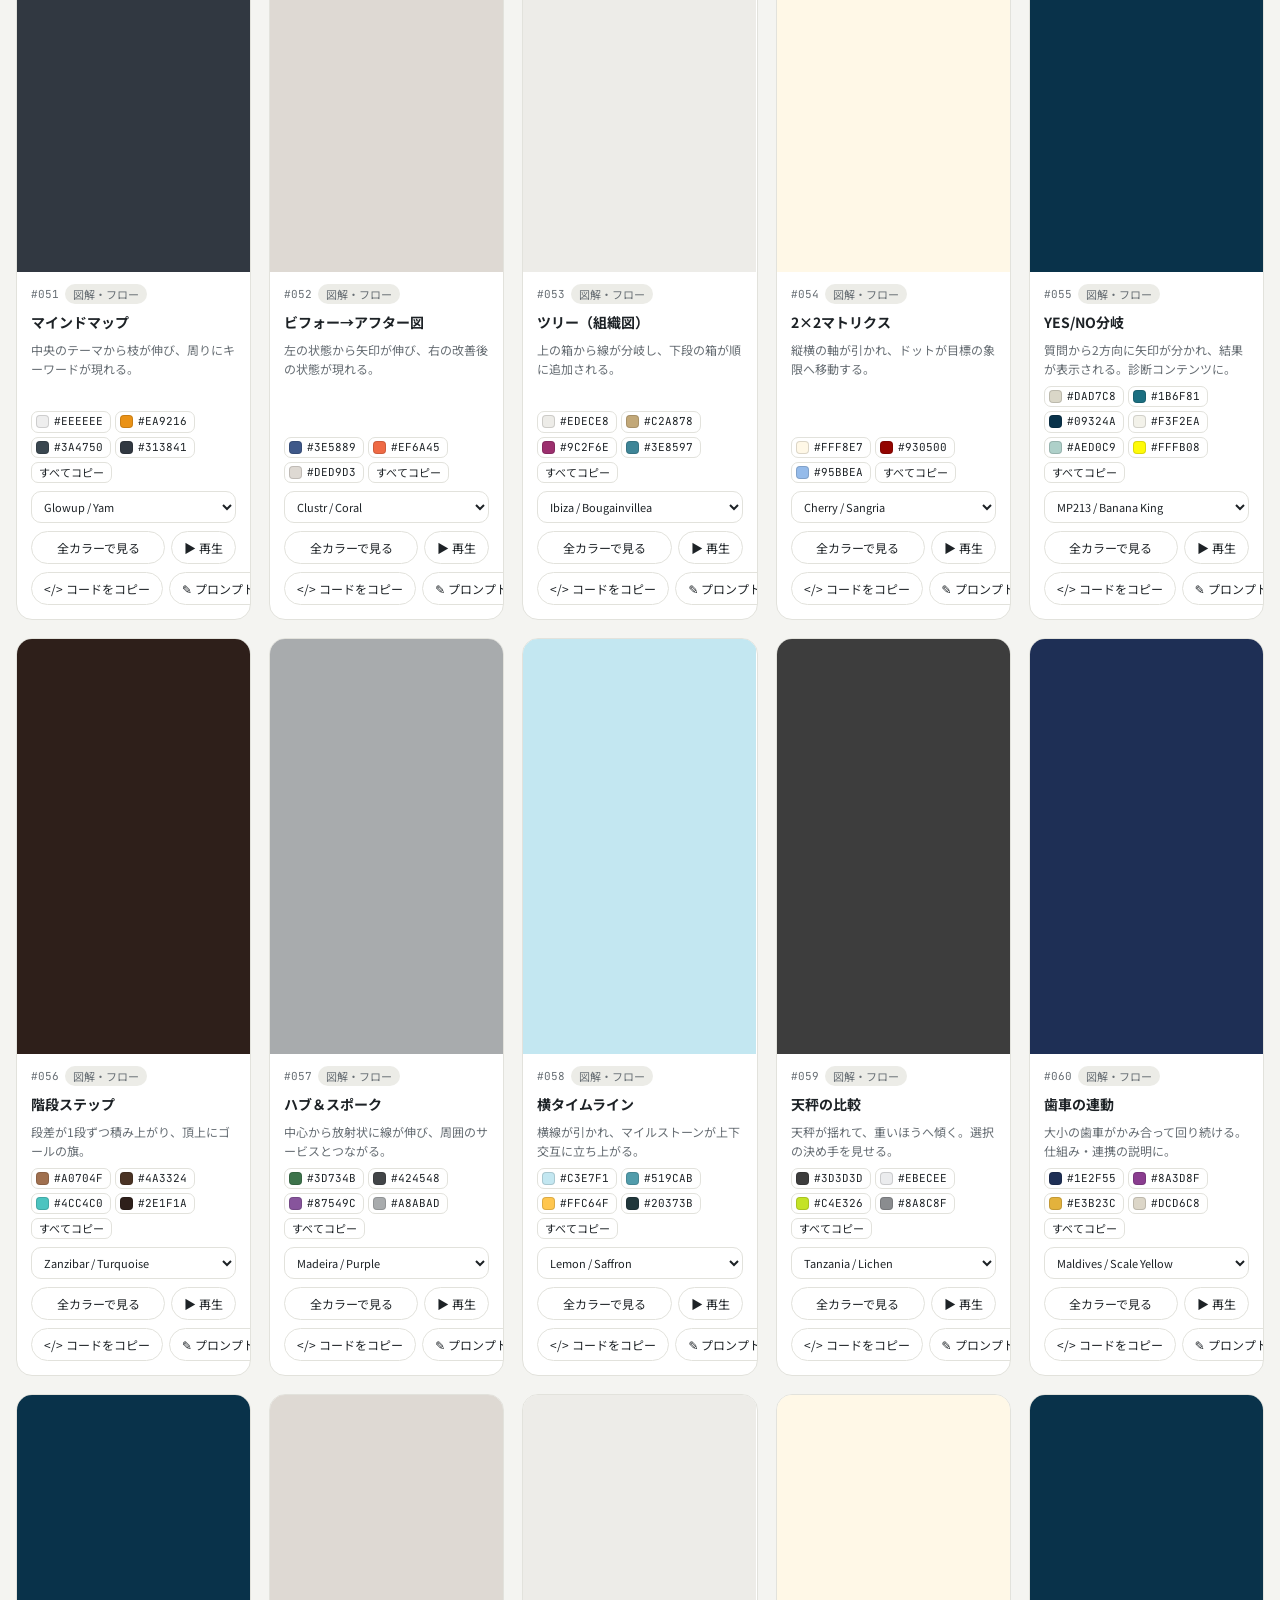
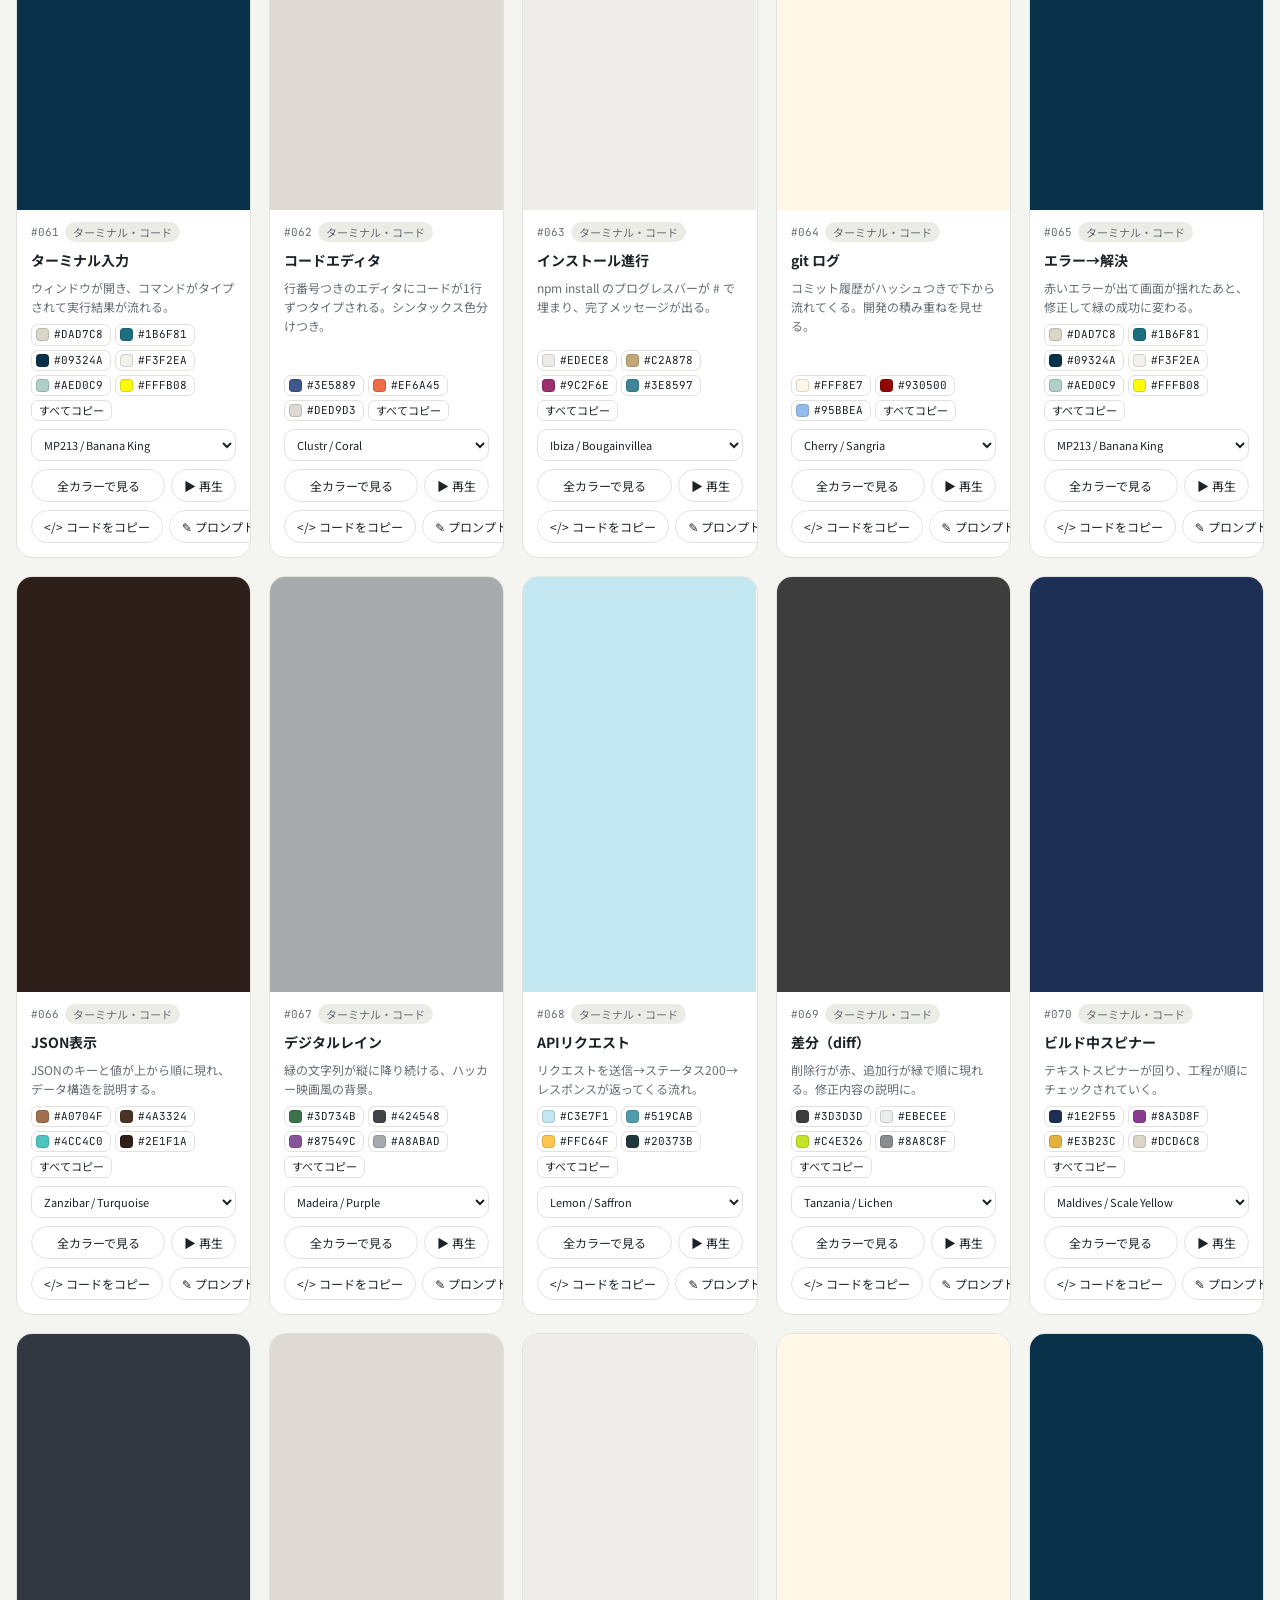
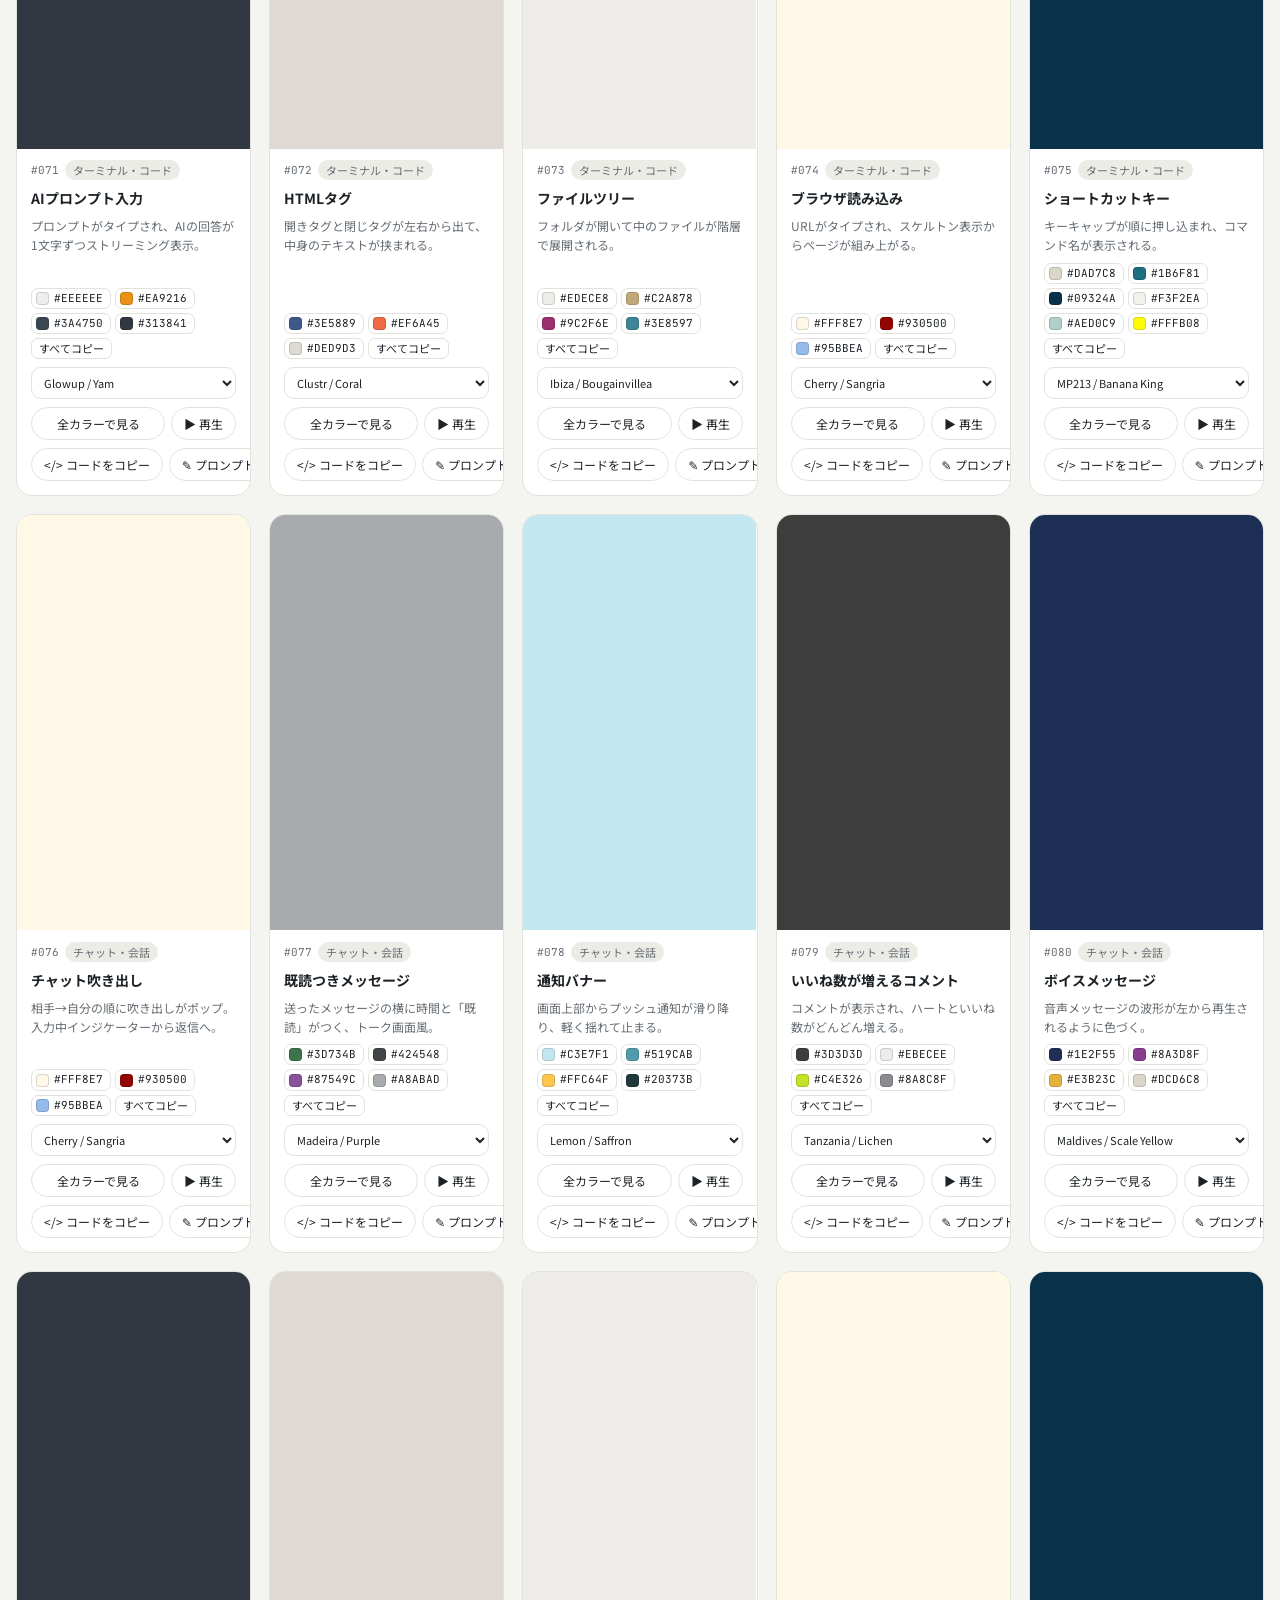
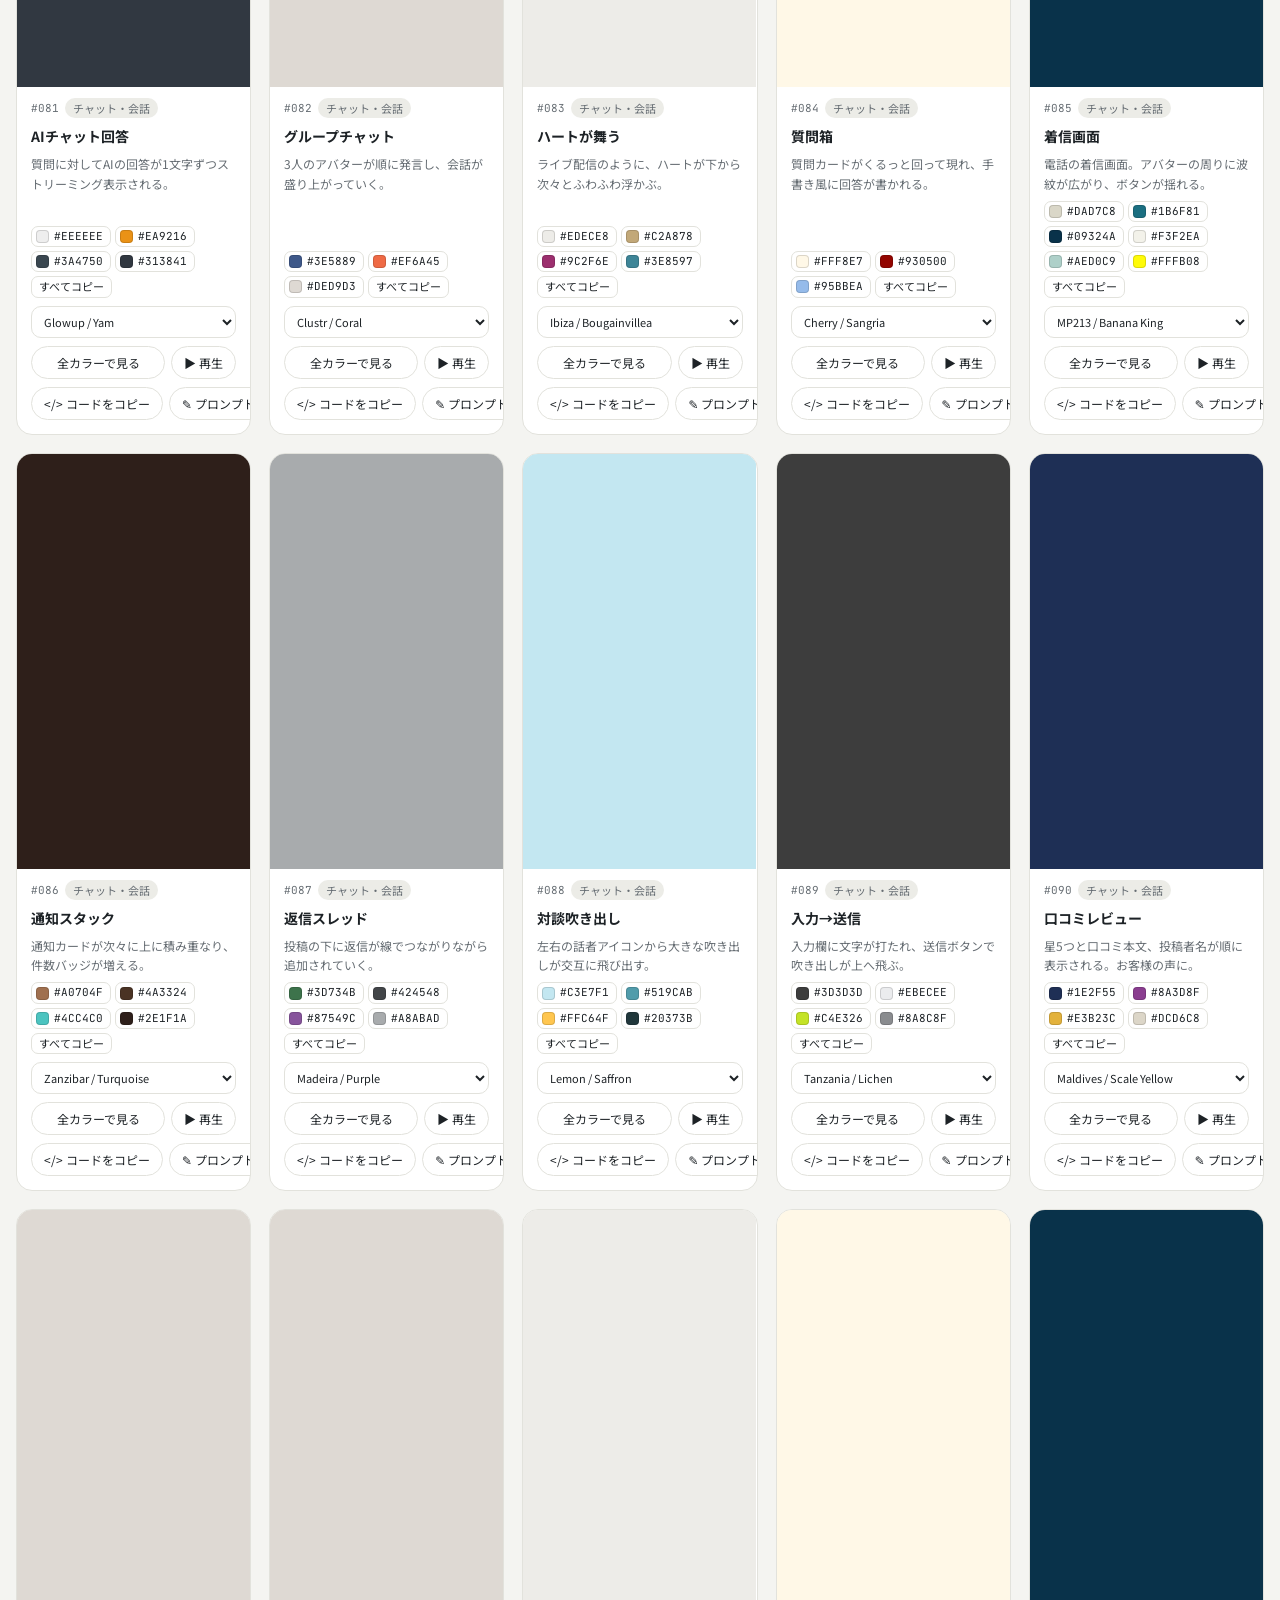
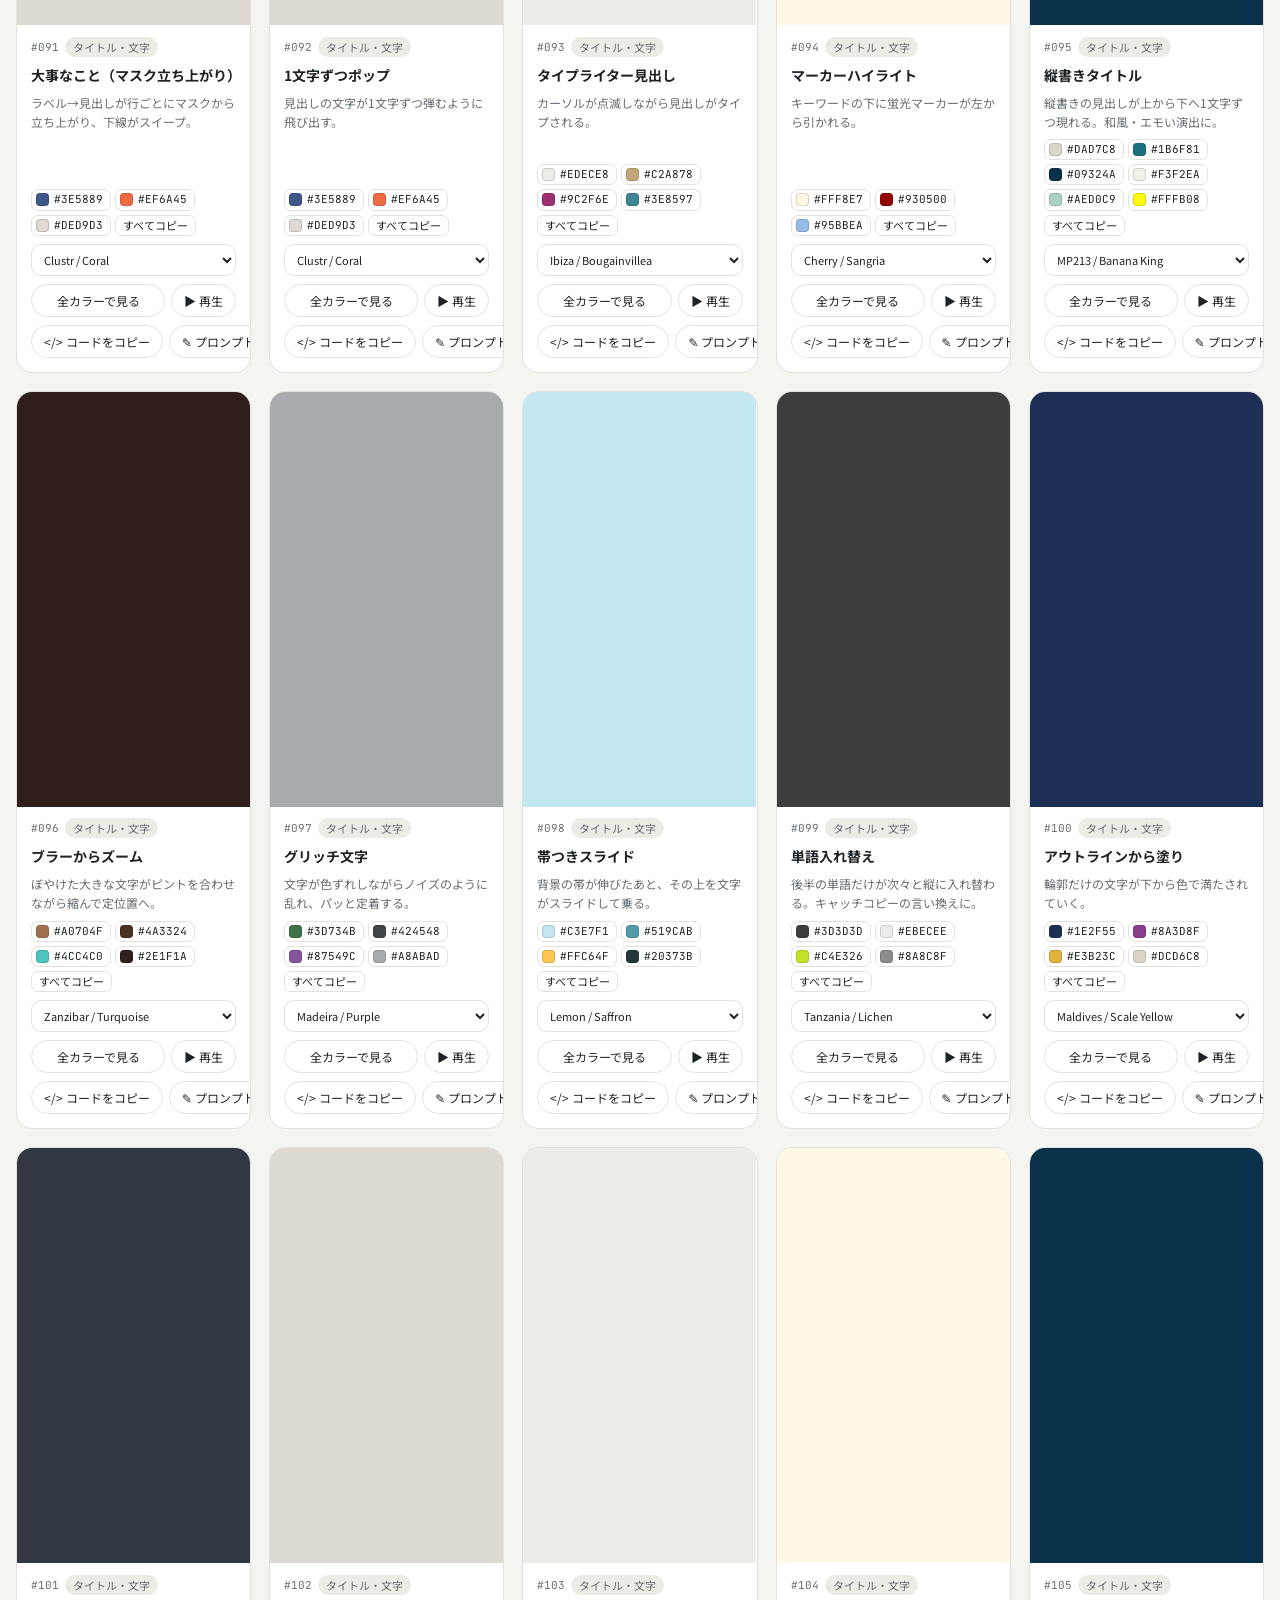
==== commit 82c241a1: "各カードに再現用のコピーボタン（コード／プロンプト）を追加 - コード：そのシーンだけが動く HTML 1ファイル（選択中のカラー・出典と利用条件のコメント入り） - プロンプト：AI に同じ動きを作" ====
--- a/dictionary.html
+++ b/dictionary.html
@@ -82,7 +82,7 @@
 .hex i{width:13px;height:13px;border-radius:4px;box-shadow:inset 0 0 0 1px rgba(0,0,0,.14);flex:none}
 .hex:hover{background:var(--ui-soft)}
 .hex.all{font-family:var(--f-ui);padding-left:7px}
-.hex.done{border-color:var(--ui-ink)}
+.hex.done,.btn.done{border-color:var(--ui-ink)}
 .toast{position:fixed;left:50%;bottom:calc(env(safe-area-inset-bottom,0px) + 20px);transform:translate(-50%,20px);opacity:0;z-index:80;background:var(--ui-acc);color:var(--ui-onacc);font-size:12px;padding:8px 14px;border-radius:999px;transition:.2s;pointer-events:none;font-family:var(--f-mono)}
 .toast.show{opacity:1;transform:translate(-50%,0)}
 
@@ -174,6 +174,7 @@
 <script src="src/scenes/09-icon.js"></script>
 <script src="src/scenes/10-hook.js"></script>
 <script src="src/index.js"></script>
+<script src="src/reproduce.js"></script>
 <script>
 /* ===== Palette registry ===== */
 const BUILTIN = Object.keys(PALETTES);
@@ -236,12 +237,14 @@
   const ta=document.createElement("textarea"); ta.value=text; ta.setAttribute("readonly",""); ta.style.cssText="position:fixed;opacity:0;top:0;left:0";
   document.body.appendChild(ta); ta.select(); let ok=false; try{ ok=document.execCommand("copy"); }catch(e){} ta.remove(); return ok;
 }
+function copyText(text, msg, b){
+  const done=()=>{ showToast(msg); if(b){ b.classList.add("done"); setTimeout(()=>b.classList.remove("done"),1200); } };
+  const fail=()=>{ if(fallbackCopy(text)) done(); else showToast("コピーできませんでした。長押しで選択してください"); };
+  try{ navigator.clipboard.writeText(text).then(done,fail); }catch(err){ fail(); }
+}
 document.addEventListener("click",e=>{
   const b=e.target.closest("[data-hex]"); if(!b) return;
-  const text=b.dataset.hex;
-  const done=()=>{ showToast("コピーしました："+text); b.classList.add("done"); setTimeout(()=>b.classList.remove("done"),1200); };
-  const fail=()=>{ if(fallbackCopy(text)) done(); else showToast("コピーできませんでした。長押しで選択してください"); };
-  try{ navigator.clipboard.writeText(text).then(done,fail); }catch(err){ fail(); }
+  copyText(b.dataset.hex, "コピーしました："+b.dataset.hex, b);
 });
 function esc(t){ const d=document.createElement("div"); d.textContent=t; return d.innerHTML; }
 
@@ -269,10 +272,14 @@
         <div class="row"><select id="sel-${s.id}" aria-label="カラー"></select></div>
         <div class="row"><button class="btn" data-a="cmp" type="button" style="flex:1">全カラーで見る</button>
           <button class="btn" data-a="play" type="button">▶ 再生</button></div>
+        <div class="row"><button class="btn" data-a="code" type="button" style="flex:1" title="このシーンだけが動く HTML ファイルの中身をコピー">&lt;/&gt; コードをコピー</button>
+          <button class="btn" data-a="prompt" type="button" style="flex:1" title="AI に同じ動きを作ってもらう指示文をコピー">✎ プロンプト</button></div>
       </div>`;
     card.querySelector("select").onchange=e=>{ choice[s.id]=e.target.value; LS.set("md.choice2",choice); refreshCard(card,true); };
     card.querySelector('[data-a=play]').onclick=()=>play(card.querySelector(".stage"),s);
     card.querySelector('[data-a=cmp]').onclick=()=>openCompare(card);
+    card.querySelector('[data-a=code]').onclick=e=>copyText(buildCode(s,palOf(keyFor(s))),"コードをコピーしました（.html で保存すると、そのまま動きます）",e.currentTarget);
+    card.querySelector('[data-a=prompt]').onclick=e=>copyText(buildPrompt(s,palOf(keyFor(s))),"プロンプトをコピーしました（Claude や ChatGPT に貼り付けてください）",e.currentTarget);
     grid.appendChild(card); cards.push(card);
     refreshCard(card,false); io.observe(card);
   });
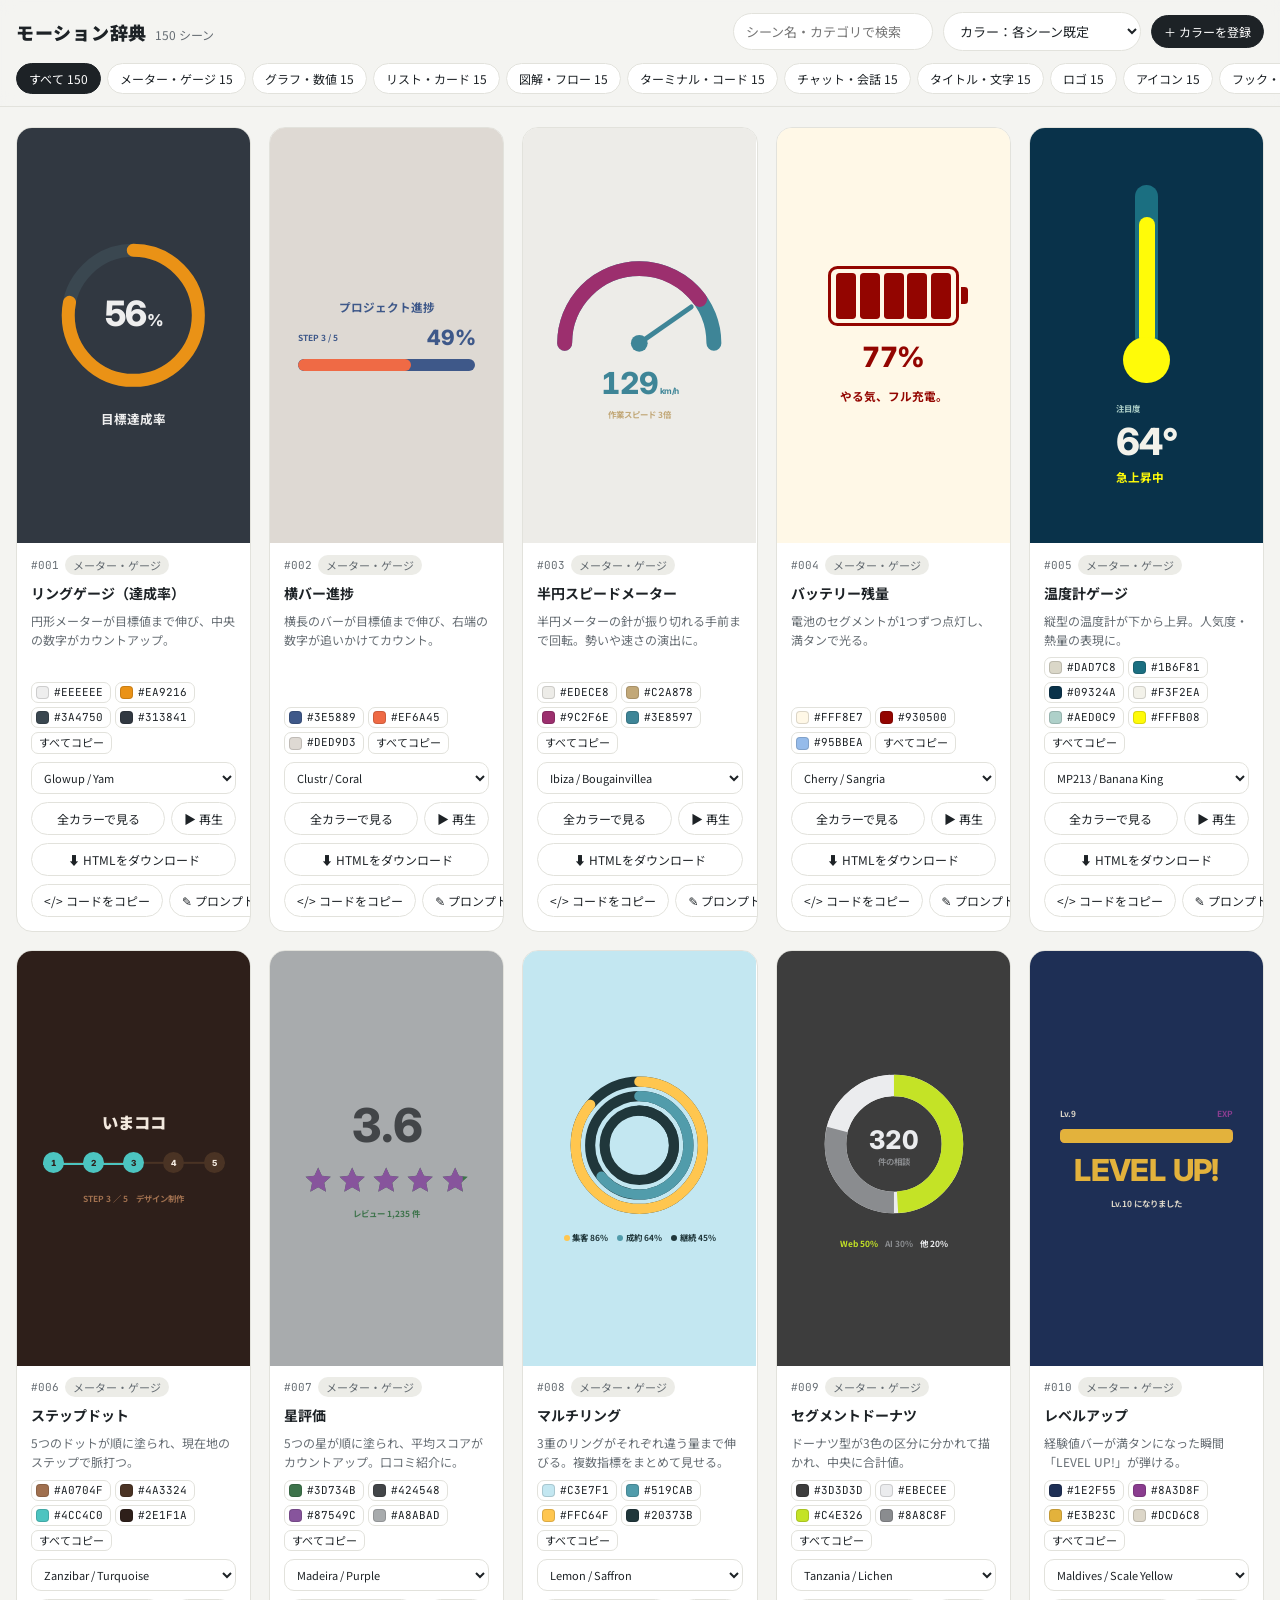
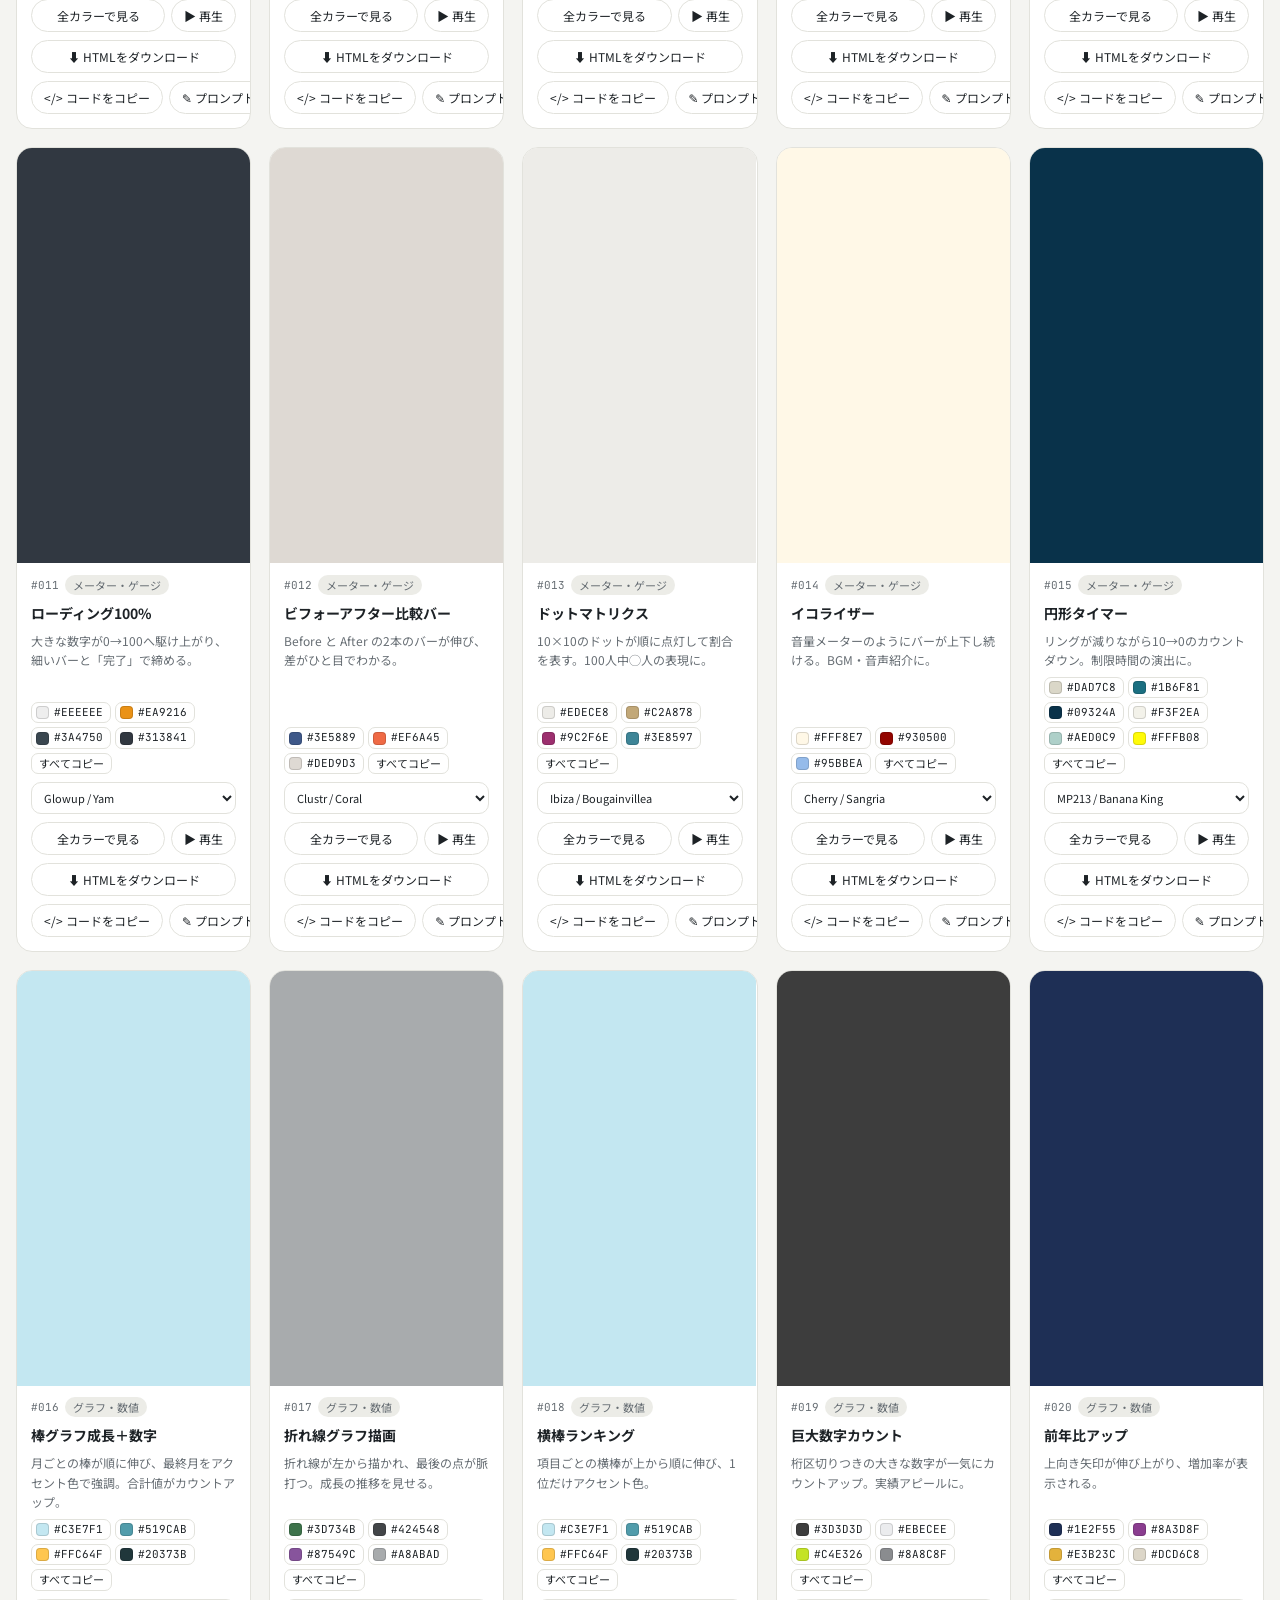
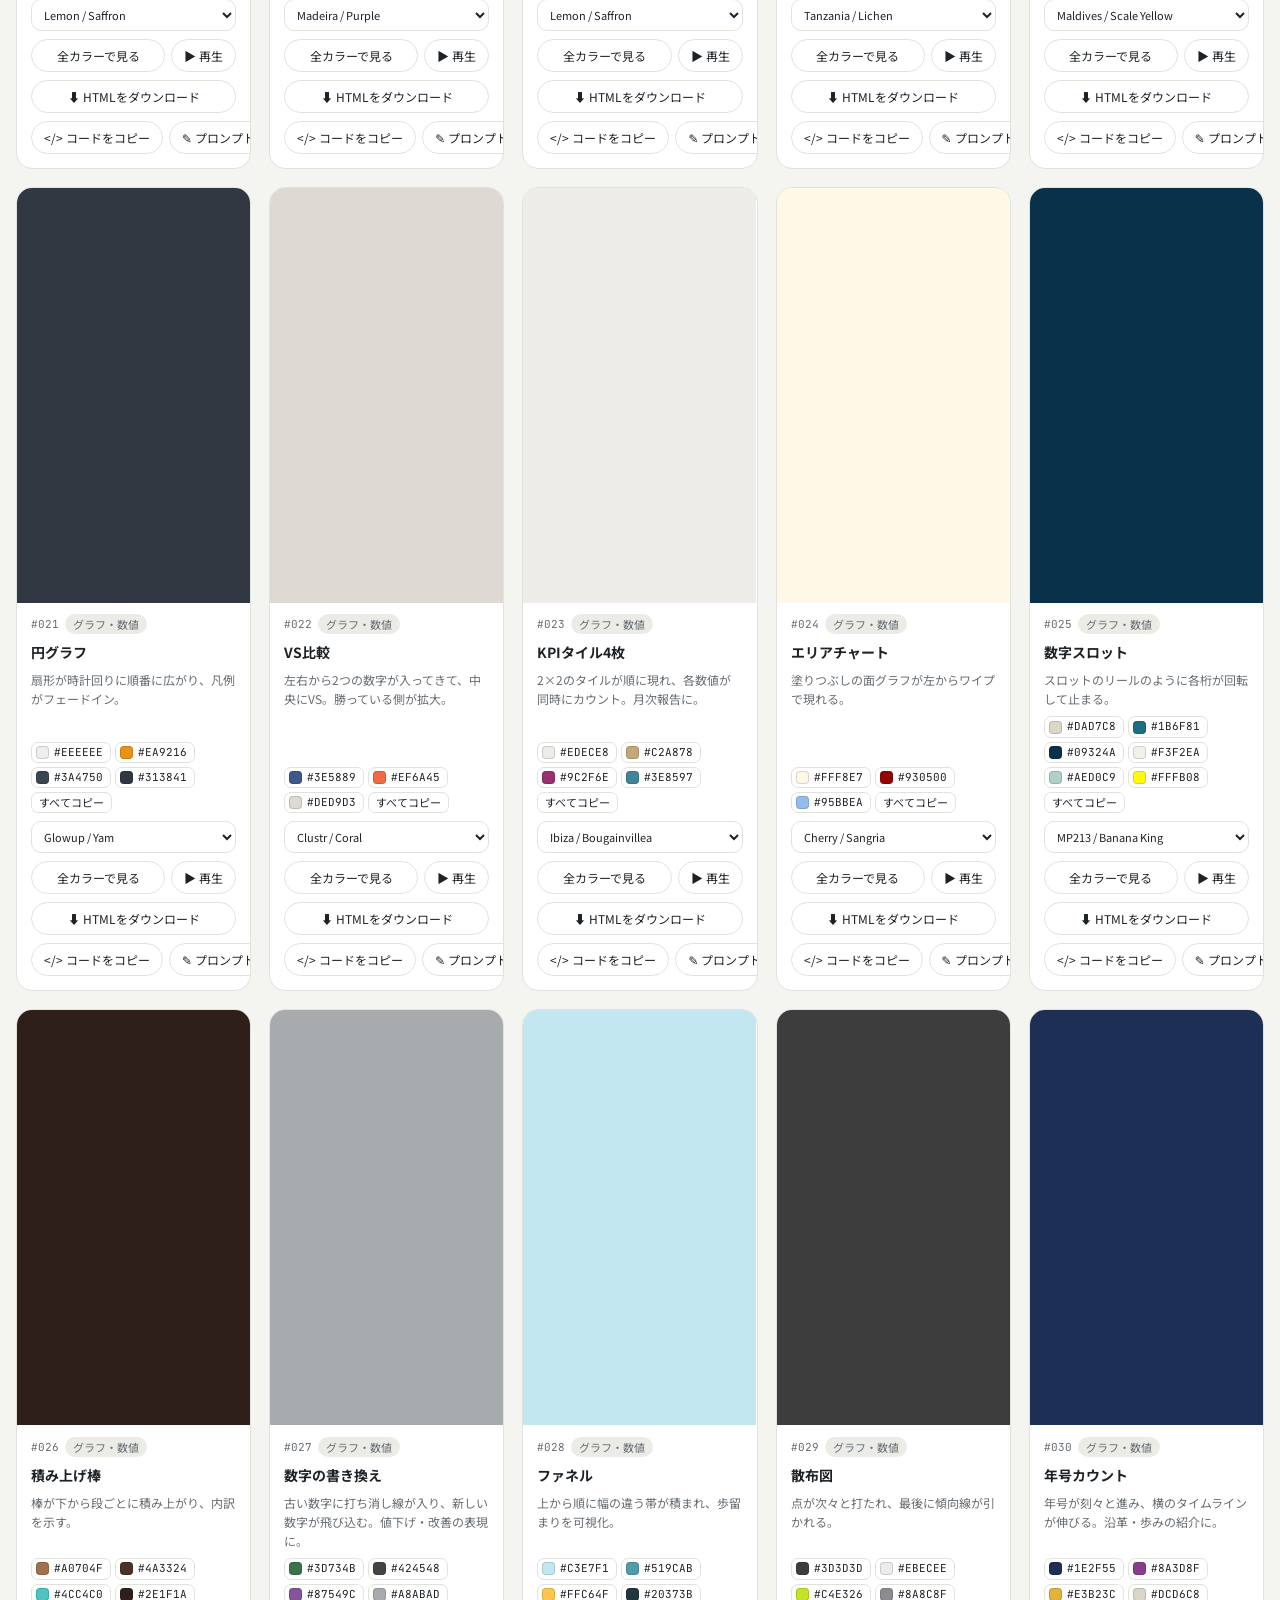
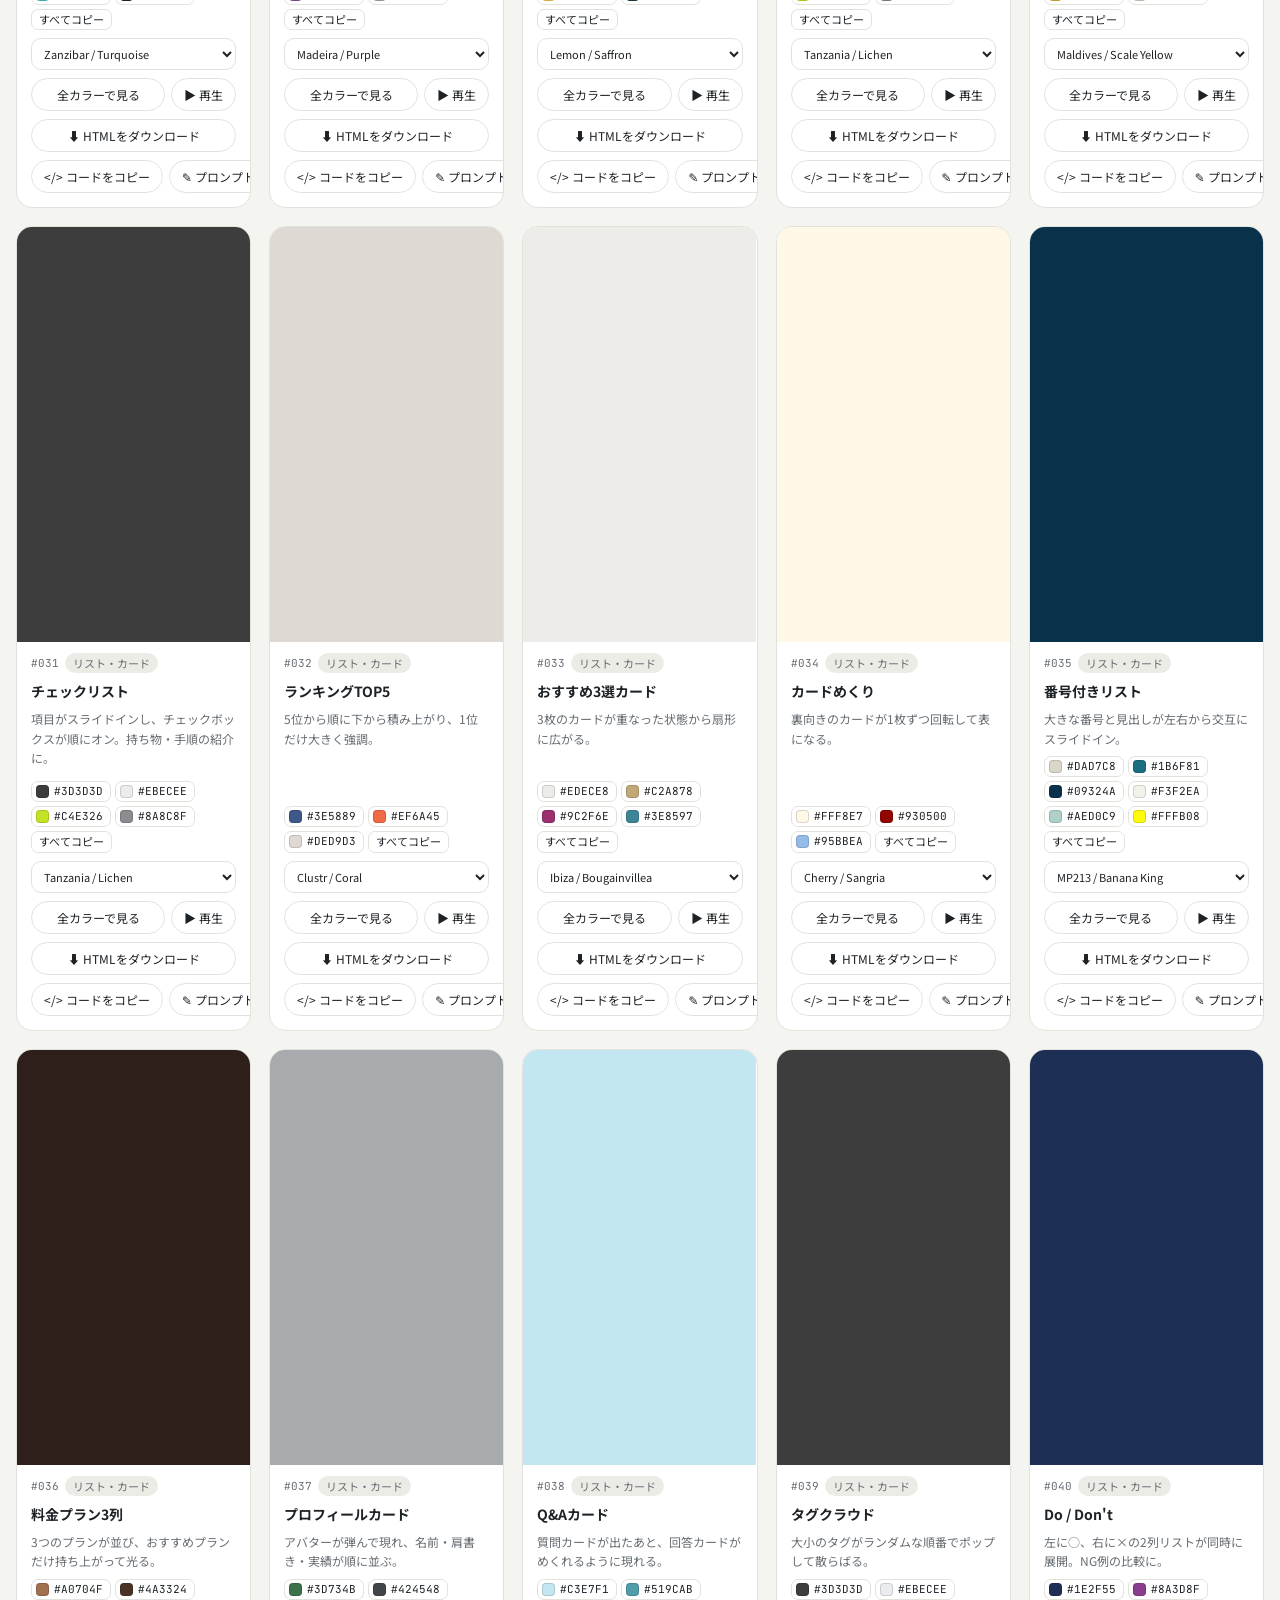
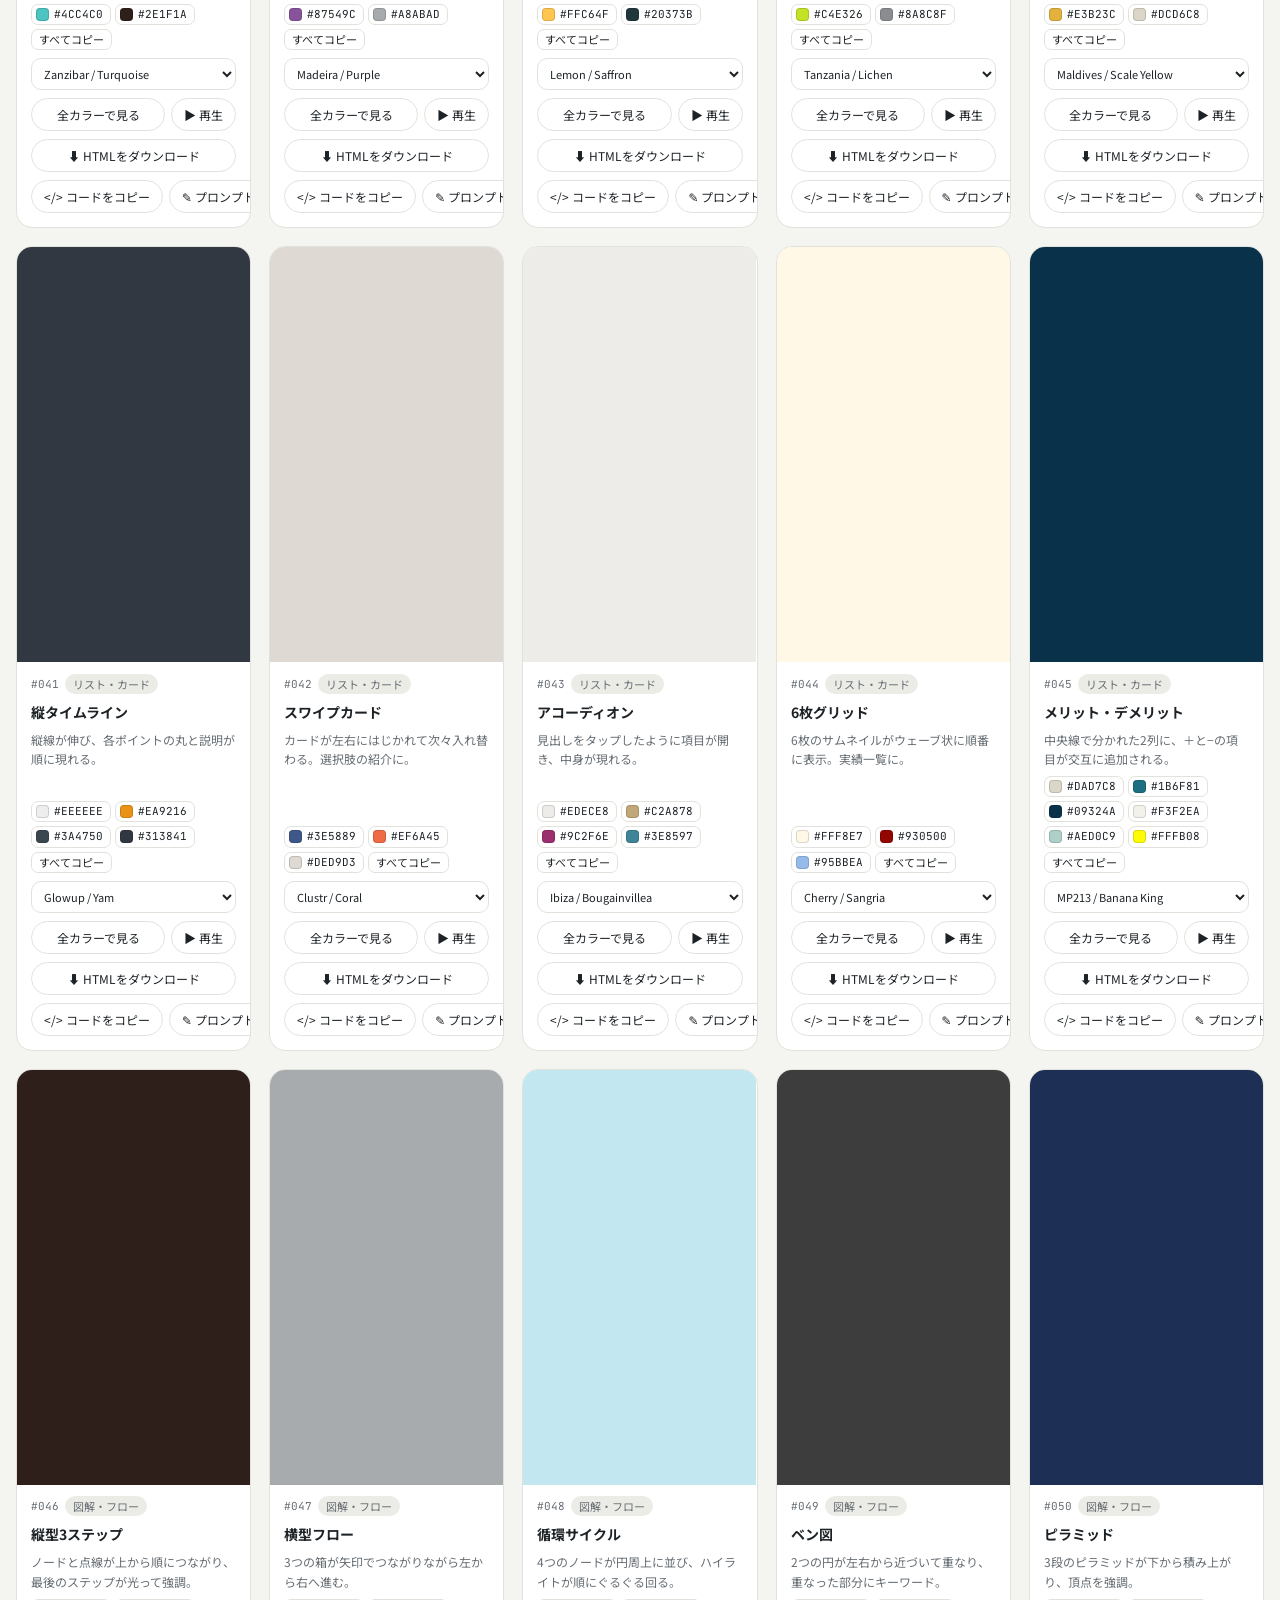
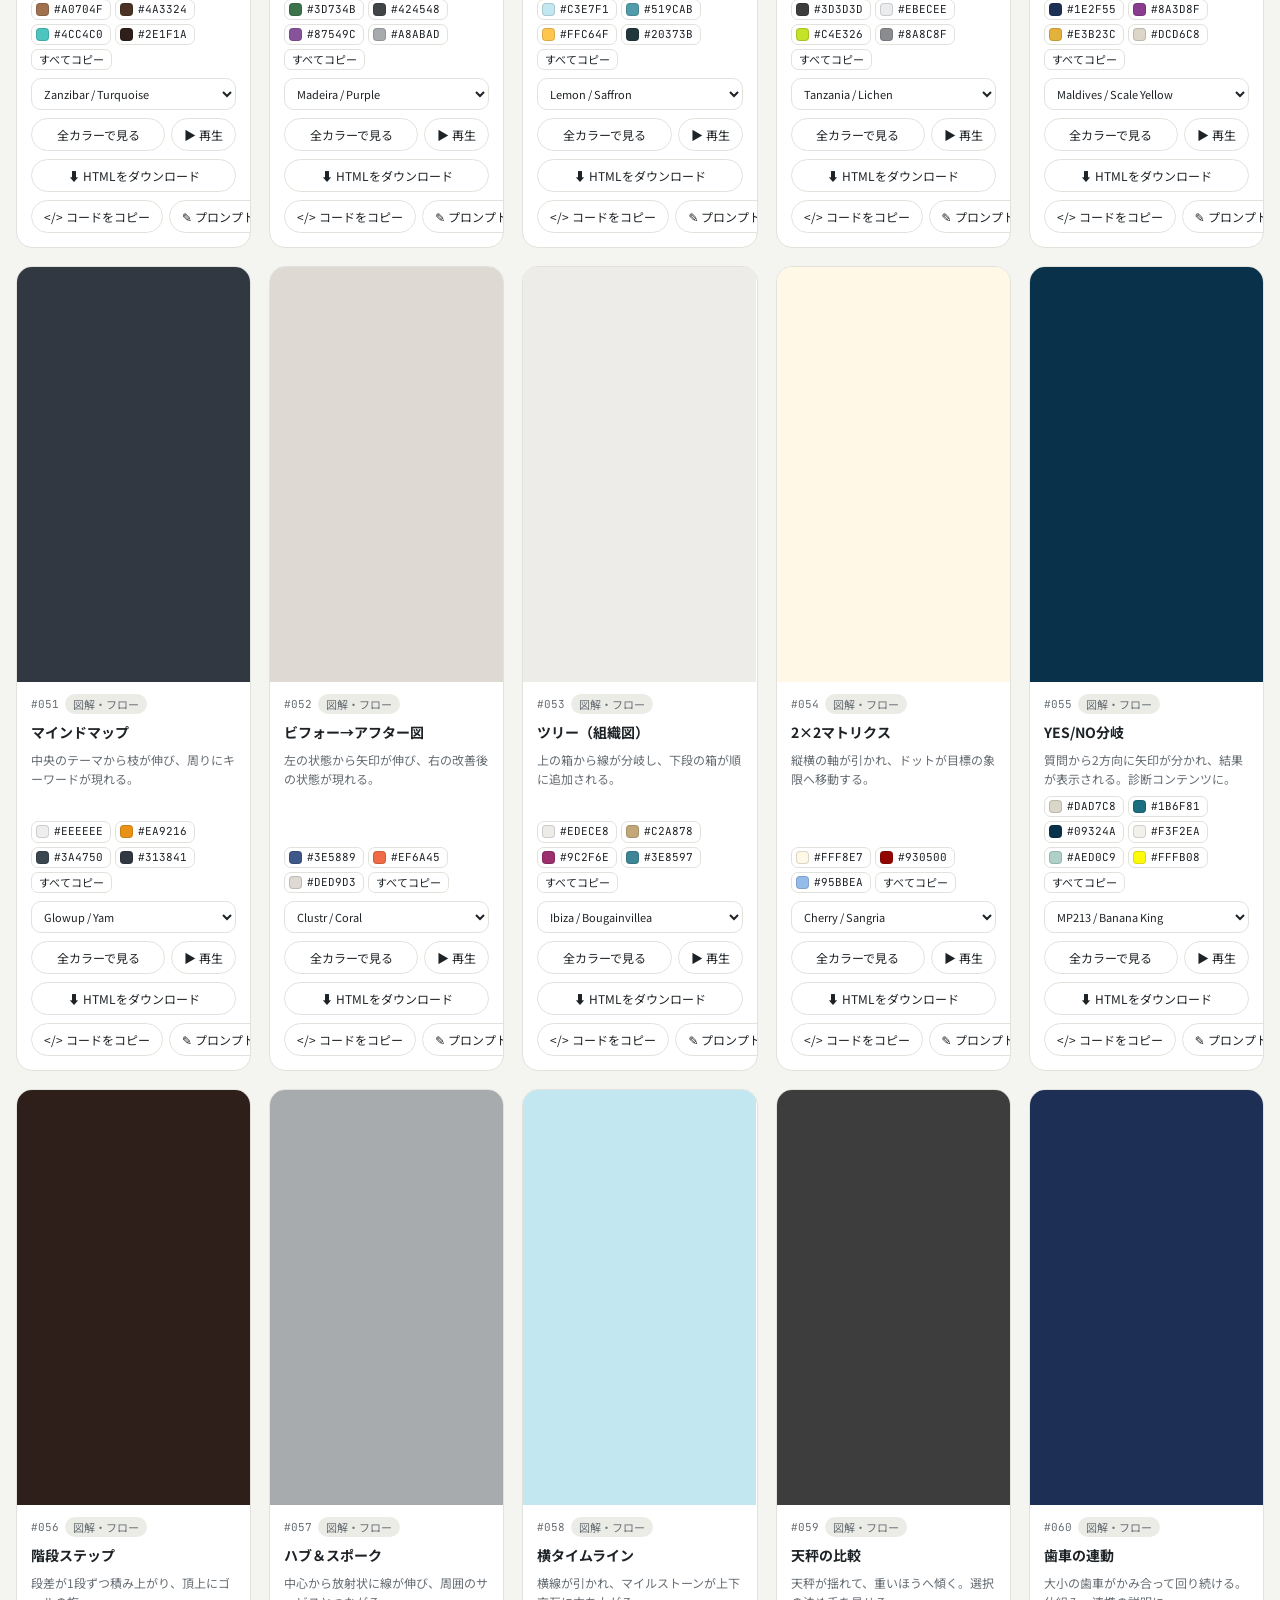
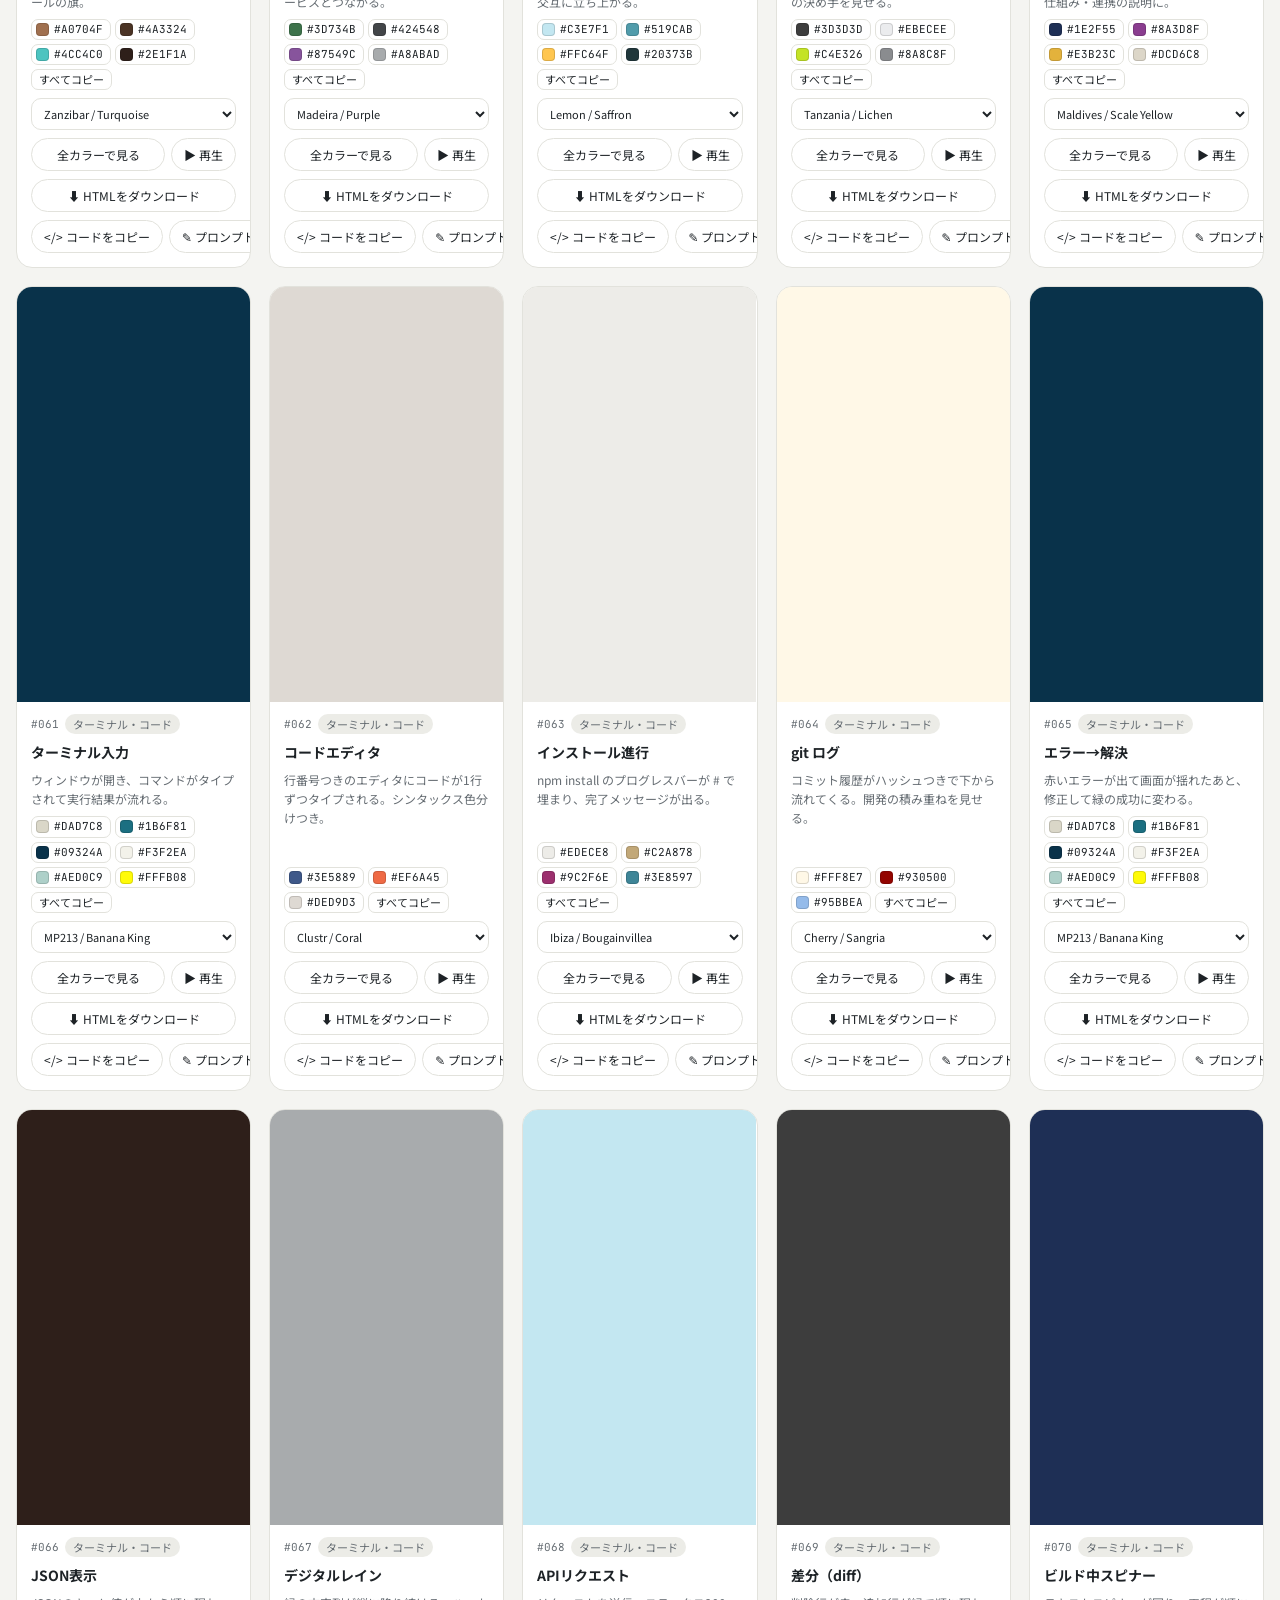
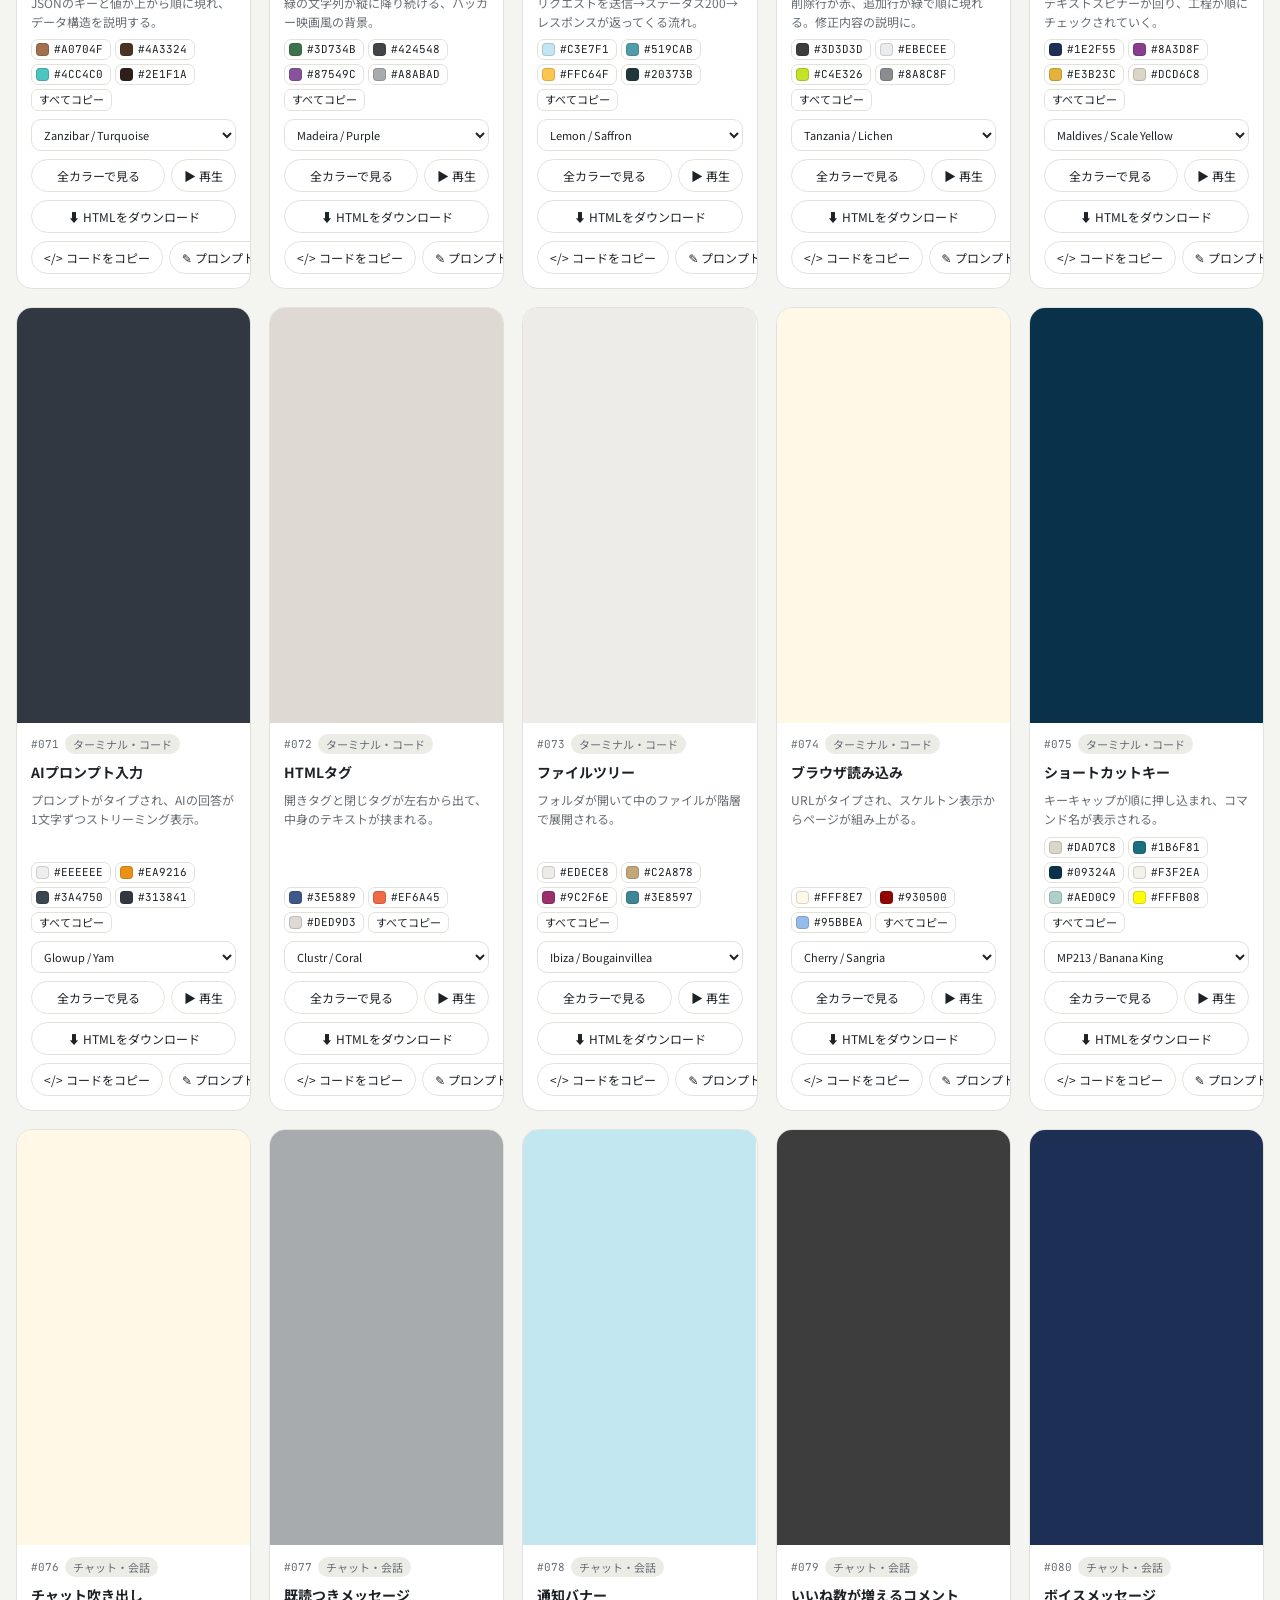
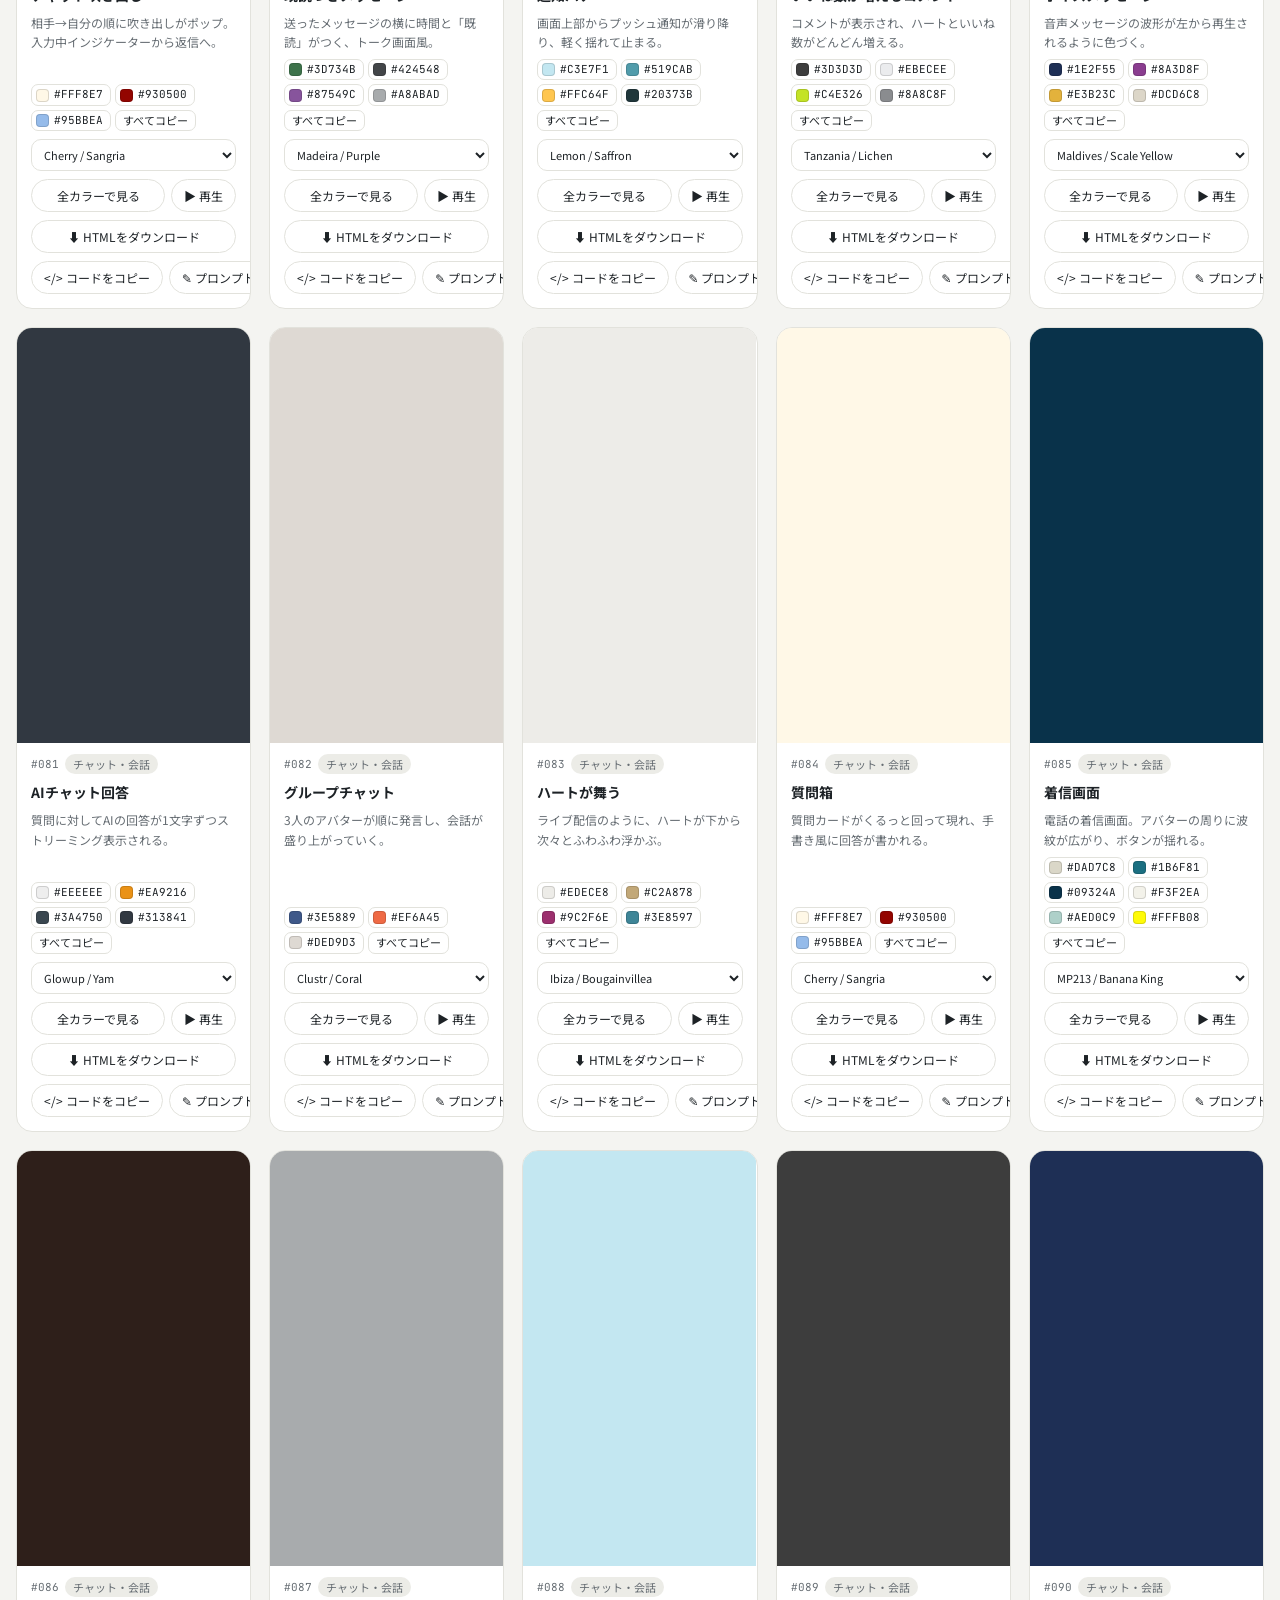
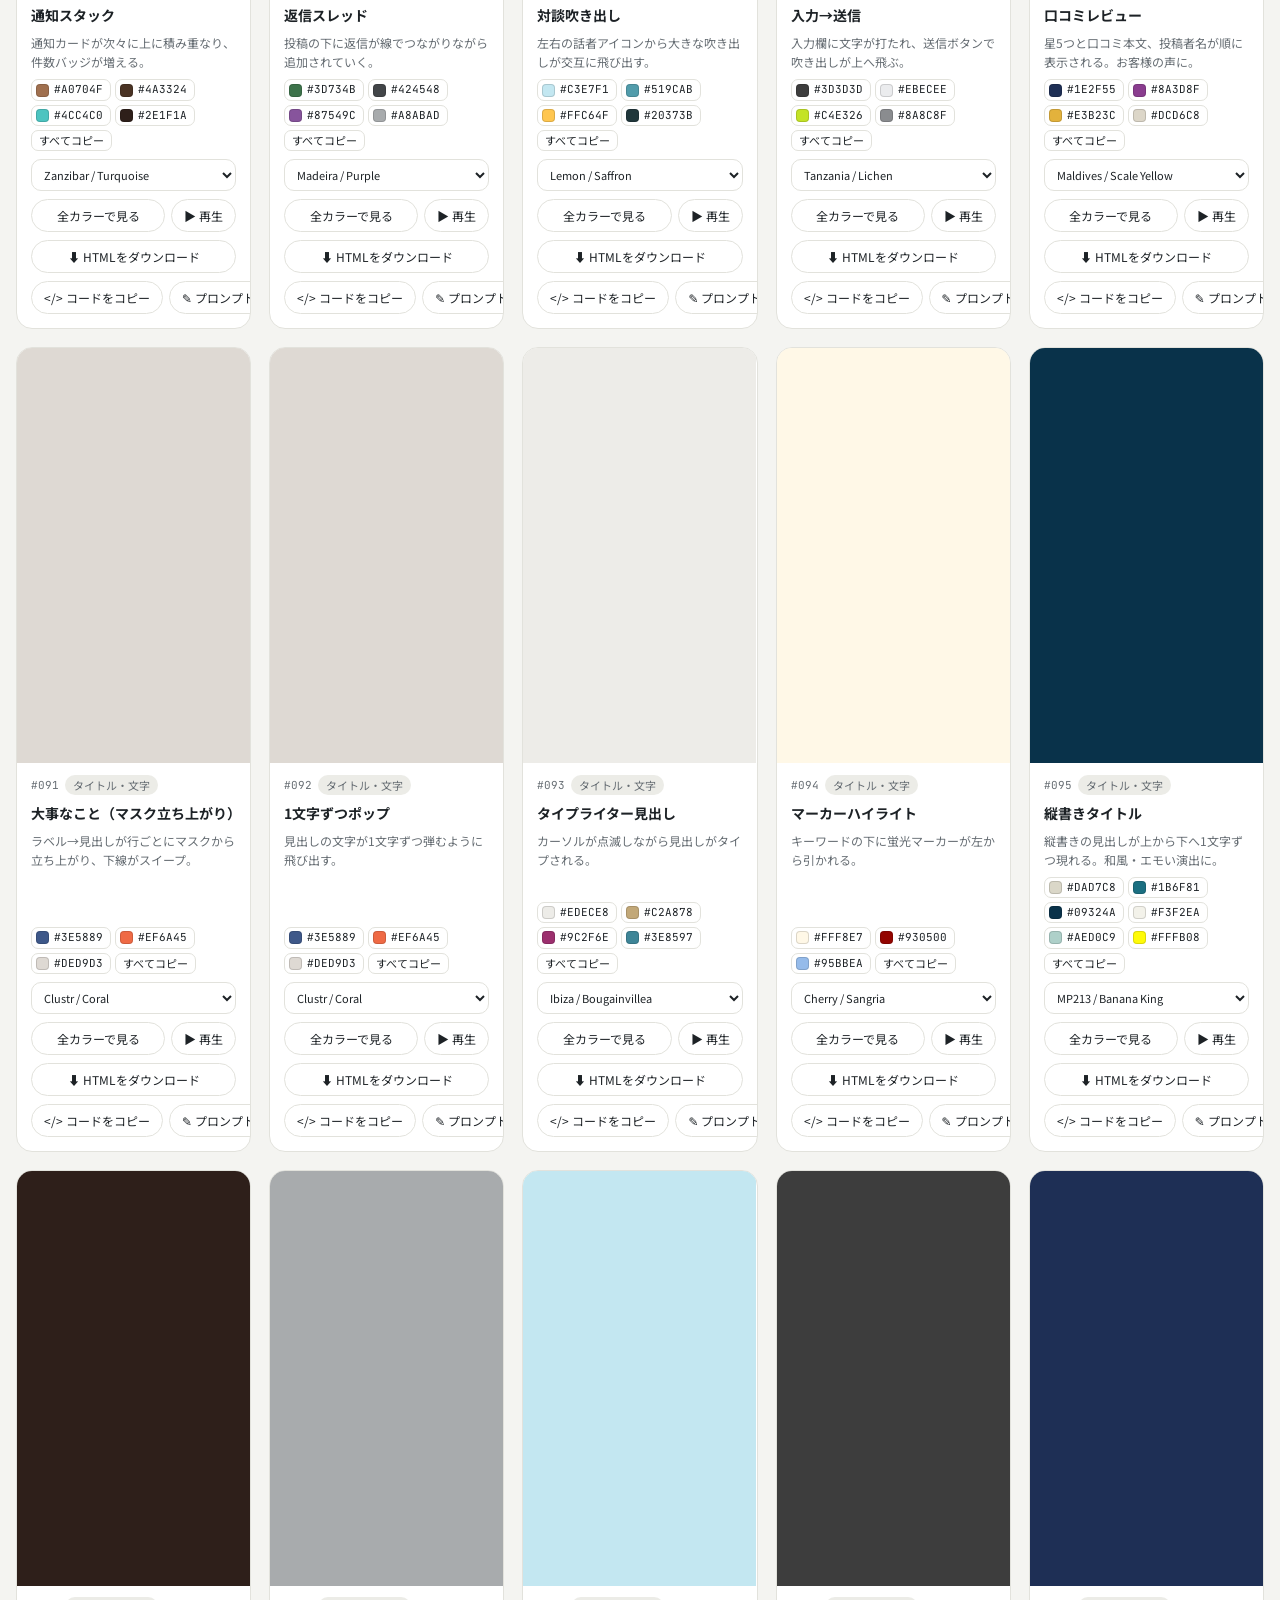
==== commit bbea98aa: "各カードに「HTMLをダウンロード」ボタンを追加 テキストエディットに貼ってリッチテキストで保存してしまい開けない、という失敗をなくす。 ファイルで直接開いたときは core.css を fetch " ====
--- a/dictionary.html
+++ b/dictionary.html
@@ -242,6 +242,15 @@
   const fail=()=>{ if(fallbackCopy(text)) done(); else showToast("コピーできませんでした。長押しで選択してください"); };
   try{ navigator.clipboard.writeText(text).then(done,fail); }catch(err){ fail(); }
 }
+/* 1シーンだけが動く HTML をファイルとして保存（テキストエディットで貼る手間と、RTF で保存してしまう失敗をなくす） */
+function downloadCode(s, pal, b){
+  const name=`${String(s.id).padStart(3,"0")}_${s.name.replace(/[\\/:*?"<>|]/g,"").replace(/\s+/g,"_")}.html`;
+  const url=URL.createObjectURL(new Blob([buildCode(s,pal)],{type:"text/html;charset=utf-8"}));
+  const a=document.createElement("a"); a.href=url; a.download=name; document.body.appendChild(a); a.click(); a.remove();
+  setTimeout(()=>URL.revokeObjectURL(url),4000);
+  showToast(`${name} を保存しました（ダブルクリックで開けます）`);
+  if(b){ b.classList.add("done"); setTimeout(()=>b.classList.remove("done"),1200); }
+}
 document.addEventListener("click",e=>{
   const b=e.target.closest("[data-hex]"); if(!b) return;
   copyText(b.dataset.hex, "コピーしました："+b.dataset.hex, b);
@@ -272,12 +281,14 @@
         <div class="row"><select id="sel-${s.id}" aria-label="カラー"></select></div>
         <div class="row"><button class="btn" data-a="cmp" type="button" style="flex:1">全カラーで見る</button>
           <button class="btn" data-a="play" type="button">▶ 再生</button></div>
+        <div class="row"><button class="btn" data-a="dl" type="button" style="flex:1" title="このシーンだけが動く HTML ファイルを保存（ダブルクリックで開けます）">⬇ HTMLをダウンロード</button></div>
         <div class="row"><button class="btn" data-a="code" type="button" style="flex:1" title="このシーンだけが動く HTML ファイルの中身をコピー">&lt;/&gt; コードをコピー</button>
           <button class="btn" data-a="prompt" type="button" style="flex:1" title="AI に同じ動きを作ってもらう指示文をコピー">✎ プロンプト</button></div>
       </div>`;
     card.querySelector("select").onchange=e=>{ choice[s.id]=e.target.value; LS.set("md.choice2",choice); refreshCard(card,true); };
     card.querySelector('[data-a=play]').onclick=()=>play(card.querySelector(".stage"),s);
     card.querySelector('[data-a=cmp]').onclick=()=>openCompare(card);
+    card.querySelector('[data-a=dl]').onclick=e=>downloadCode(s,palOf(keyFor(s)),e.currentTarget);
     card.querySelector('[data-a=code]').onclick=e=>copyText(buildCode(s,palOf(keyFor(s))),"コードをコピーしました（.html で保存すると、そのまま動きます）",e.currentTarget);
     card.querySelector('[data-a=prompt]').onclick=e=>copyText(buildPrompt(s,palOf(keyFor(s))),"プロンプトをコピーしました（Claude や ChatGPT に貼り付けてください）",e.currentTarget);
     grid.appendChild(card); cards.push(card);
